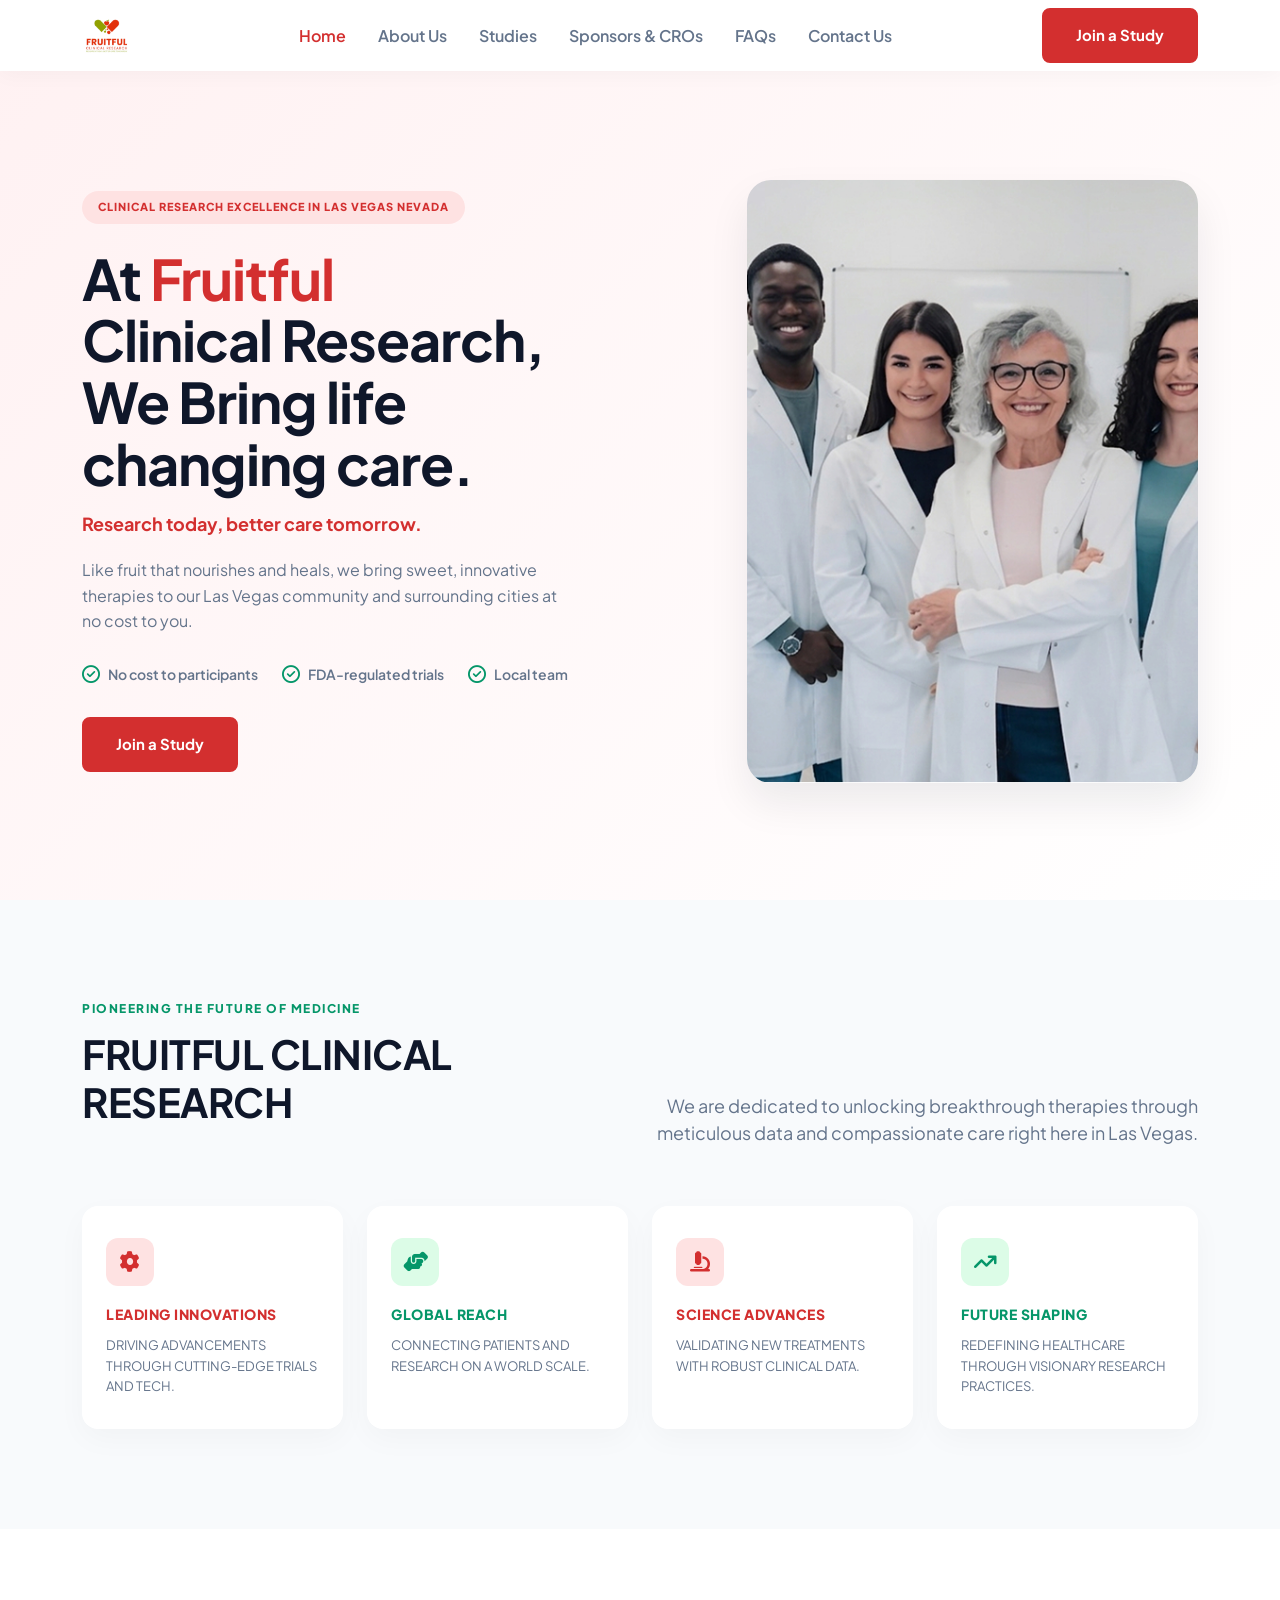
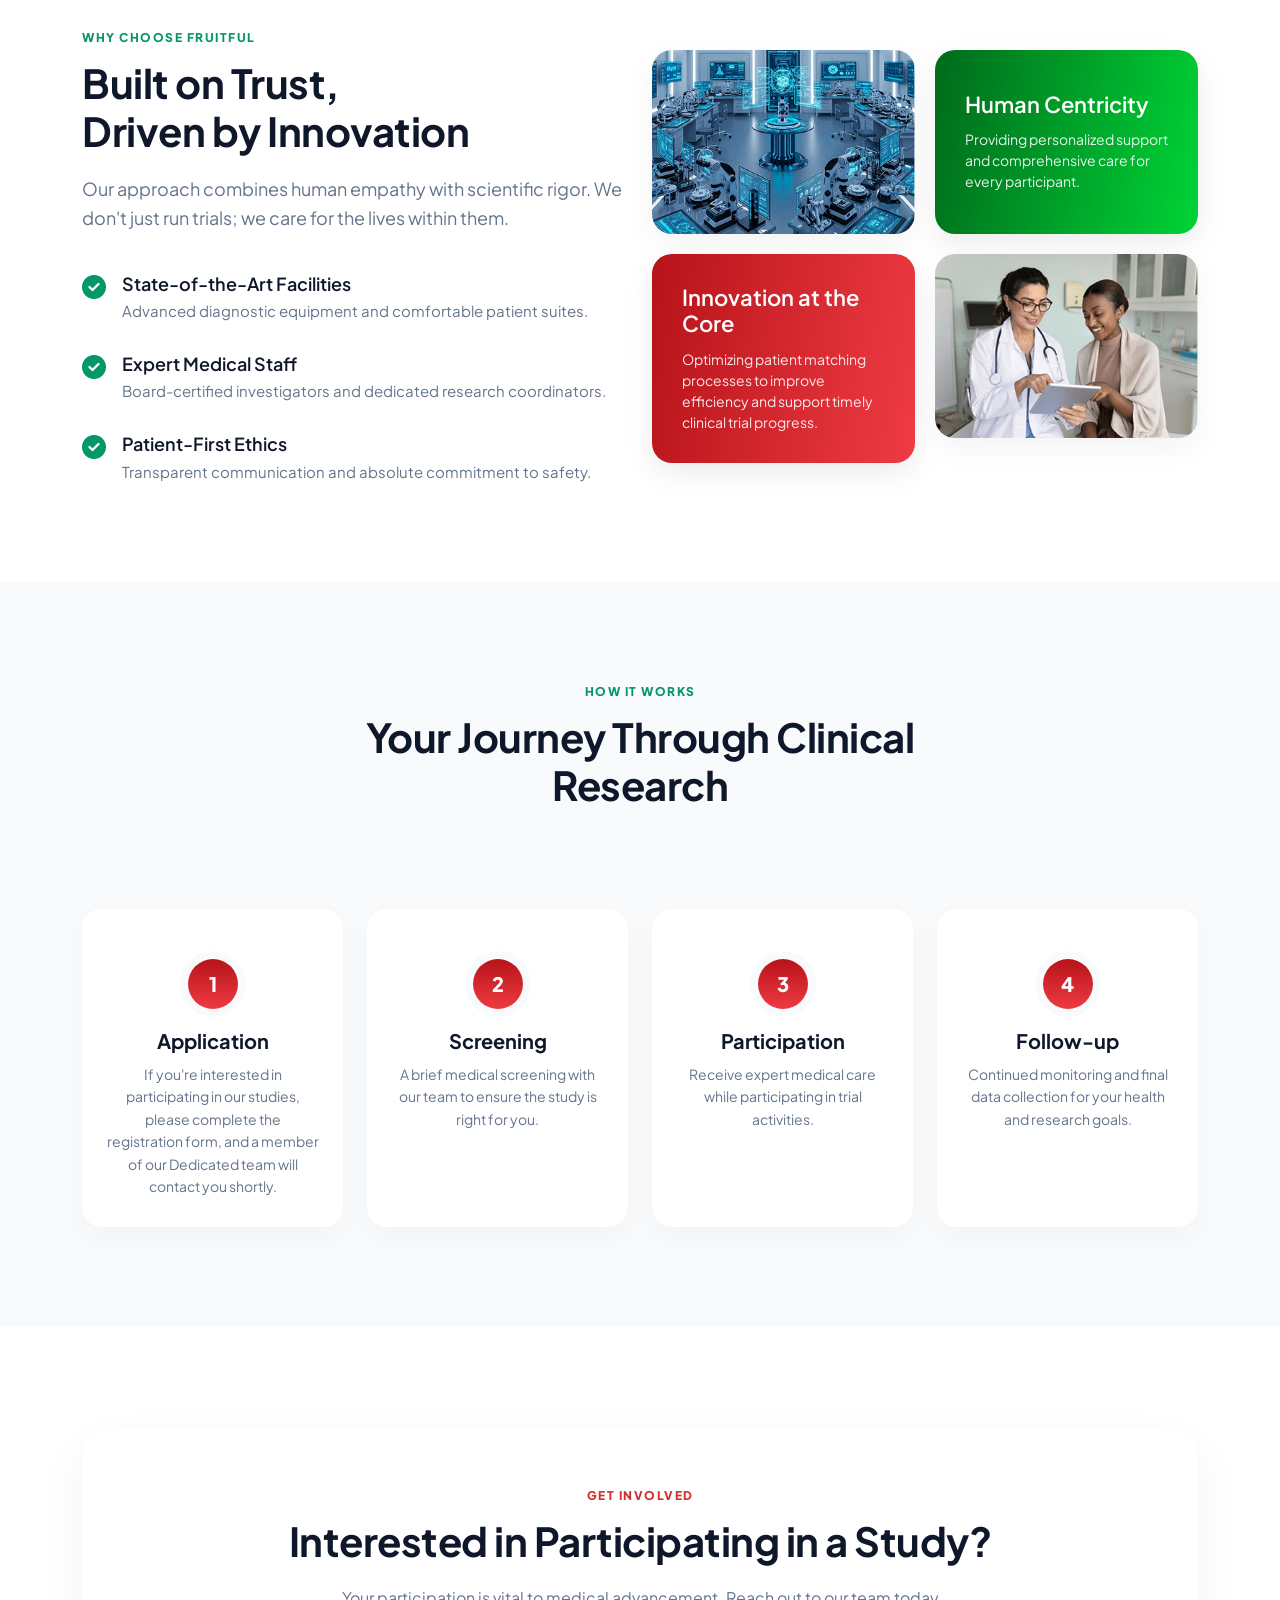
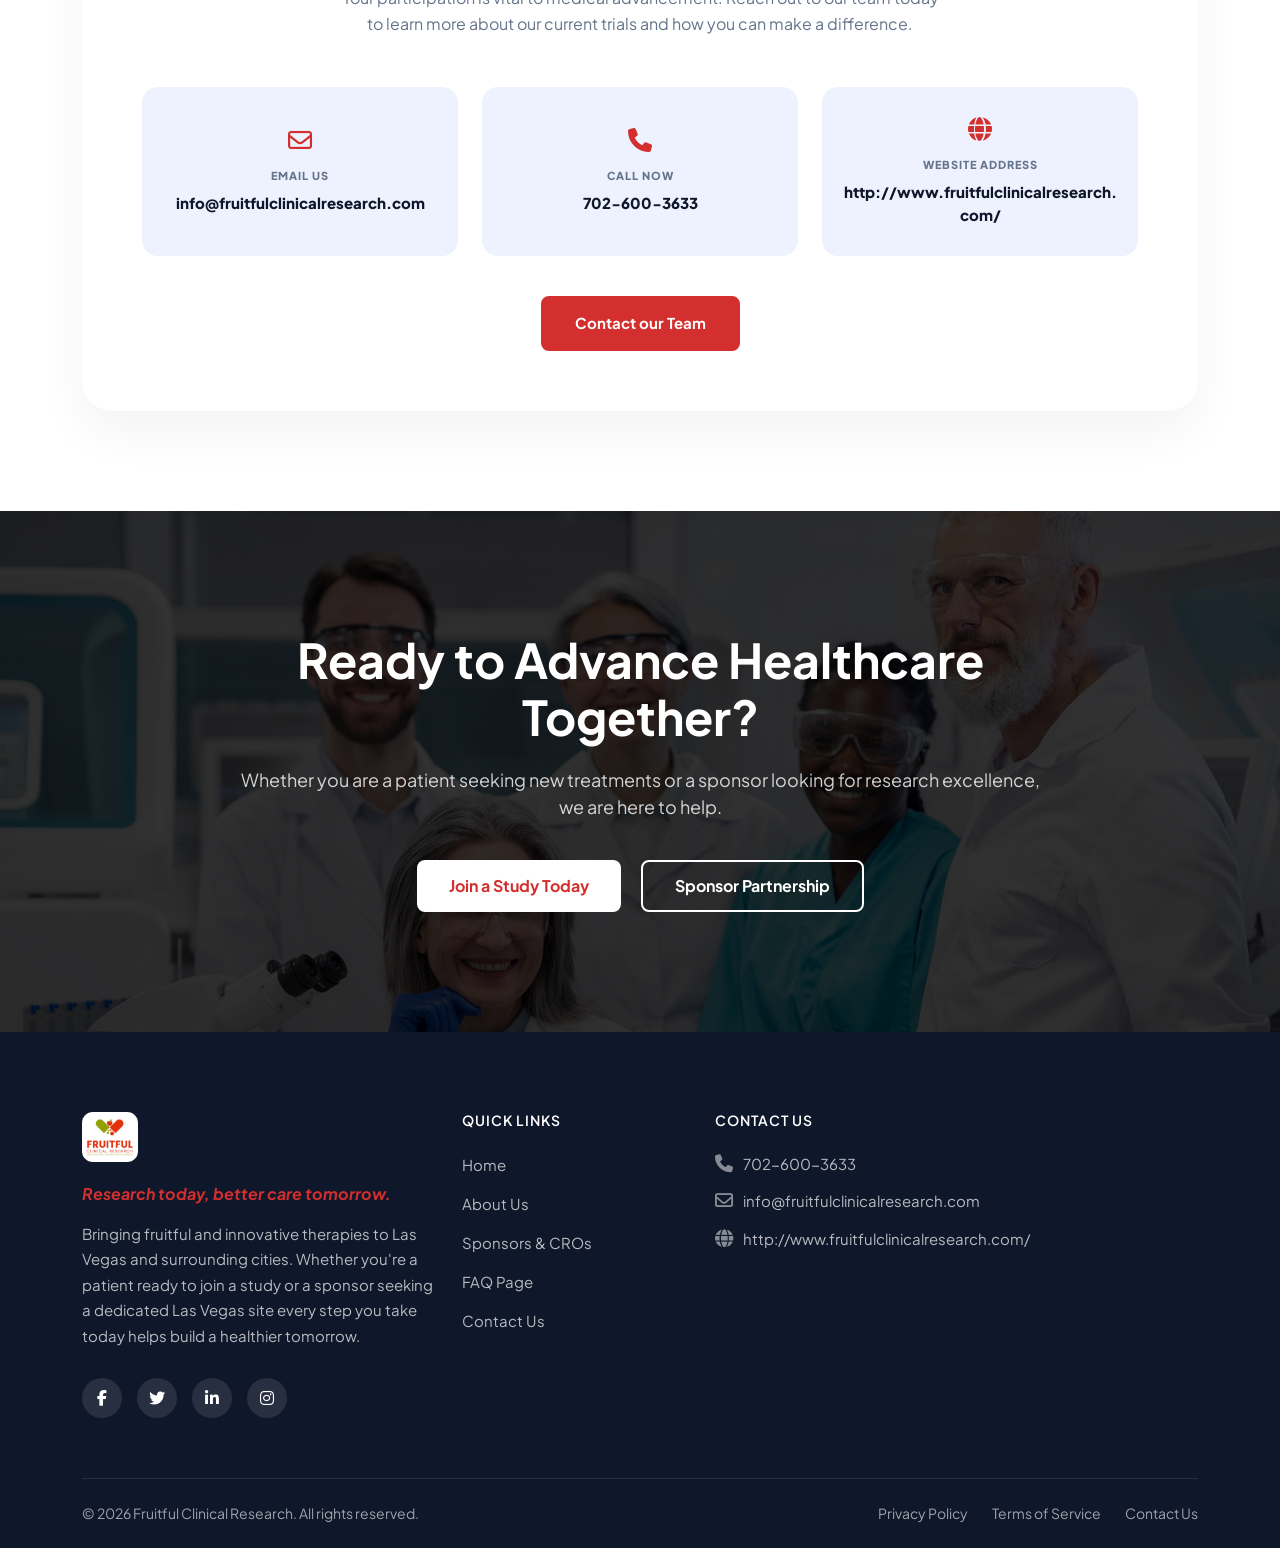
==== index.html @ fbc4567c "Latest" ====
<!DOCTYPE html>
<html lang="en">

<head>
    <meta charset="UTF-8">
    <meta name="viewport" content="width=device-width, initial-scale=1.0">
    <title>FRUITFUL - HOME</title>
    <link rel="shortcut icon" href="assets/img/favicon.png" type="image/x-icon">
    <link href="https://cdn.jsdelivr.net/npm/bootstrap@5.2.3/dist/css/bootstrap.min.css" rel="stylesheet">
    <link rel="stylesheet" href="https://cdnjs.cloudflare.com/ajax/libs/font-awesome/6.5.1/css/all.min.css" />
    <link rel="stylesheet" href="https://cdn.jsdelivr.net/npm/bootstrap-icons@1.13.1/font/bootstrap-icons.min.css">
    <link href="https://unpkg.com/aos@2.3.1/dist/aos.css" rel="stylesheet">
    <link rel="stylesheet" href="assets/css/style.css">
</head>

<body>

    <header class="site-header">
        <div class="container">
            <nav class="navbar navbar-expand-lg">
                <a class="navbar-brand" href="index.html">
                    <img src="assets/imgs/logo.svg" alt="Fruitful Clinical Research">
                </a>
                <button class="navbar-toggler" type="button" data-bs-toggle="collapse" data-bs-target="#siteNav">
                    <span class="navbar-toggler-icon"></span>
                </button>
                <div class="collapse navbar-collapse" id="siteNav">
                    <ul class="navbar-nav mx-auto nav-links">
                        <li class="nav-item"><a class="nav-link active" href="index.html">Home</a></li>
                        <li class="nav-item"><a class="nav-link" href="about.html">About Us</a></li>
                        <li class="nav-item"><a class="nav-link" href="studies.html">Studies</a></li>
                        <li class="nav-item"><a class="nav-link" href="sponsers.html">Sponsors & CROs</a></li>
                        <li class="nav-item"><a class="nav-link" href="faqs.html">FAQs</a></li>
                        <li class="nav-item"><a class="nav-link" href="contact.html">Contact Us</a></li>
                    </ul>
                    <div class="nav-actions">
                        <a href="contact.html" class="btn-primary">Join a Study</a>
                    </div>
                </div>
            </nav>
        </div>
    </header>

    <main>
        <section class="home-hero">
            <div class="container">
                <div class="row align-items-center">
                    <div class="col-lg-6 col-md-7 col-sm-12" data-aos="fade-right">
                        <div class="hero-content">
                            <span class="badge-pill">CLINICAL RESEARCH EXCELLENCE IN LAS VEGAS NEVADA</span>
                            <h1 class="hero-title">At <span class="highlight-red">Fruitful</span><br> Clinical Research,<br> We Bring life changing care.</h1>
                            <p class="hero-subtitle">Research today, better care tomorrow.</p>
                            <p class="hero-description">Like fruit that nourishes and heals, we bring sweet, innovative therapies to our Las Vegas community and surrounding cities at no cost to you.</p>
                            
                            <ul class="hero-checkmarks">
                                <li><i class="fa-regular fa-circle-check check-icon"></i> No cost to participants</li>
                                <li><i class="fa-regular fa-circle-check check-icon"></i> FDA-regulated trials</li>
                                <li><i class="fa-regular fa-circle-check check-icon"></i> Local team</li>
                            </ul>

                            <a href="studies.html" class="btn-primary">Join a Study</a>
                        </div>
                    </div>
                    <div class="col-lg-5 col-md-7 col-sm-12" data-aos="fade-left">
                        <div class="hero-image-wrapper">
                            <img src="assets/imgs/hero1.jpg" alt="Medical Team" class="img-fluid">
                        </div>
                    </div>
                </div>
            </div>
        </section>

        <section class="home-features">
            <div class="container">
                <div class="row features-header">
                    <div class="col-lg-6" data-aos="fade-up">
                        <span class="section-kicker">PIONEERING THE FUTURE OF MEDICINE</span>
                        <h2 class="section-title">FRUITFUL CLINICAL<br>RESEARCH</h2>
                    </div>
                    <div class="col-lg-6" data-aos="fade-up" data-aos-delay="100">
                        <p class="section-description">We are dedicated to unlocking breakthrough therapies through meticulous data and compassionate care right here in Las Vegas.</p>
                    </div>
                </div>
                
                <div class="row">
                    <div class="col-lg-3 col-md-6" data-aos="fade-up" data-aos-delay="100">
                        <div class="feature-card">
                            <div class="feature-icon icon-red"><i class="fa-solid fa-gear"></i></div>
                            <h4 class="feature-title color-red">LEADING INNOVATIONS</h4>
                            <p class="feature-text">DRIVING ADVANCEMENTS THROUGH CUTTING-EDGE TRIALS AND TECH.</p>
                        </div>
                    </div>
                    <div class="col-lg-3 col-md-6" data-aos="fade-up" data-aos-delay="200">
                        <div class="feature-card">
                            <div class="feature-icon icon-green"><i class="fa-solid fa-handshake-angle"></i></div>
                            <h4 class="feature-title color-green">GLOBAL REACH</h4>
                            <p class="feature-text">CONNECTING PATIENTS AND RESEARCH ON A WORLD SCALE.</p>
                        </div>
                    </div>
                    <div class="col-lg-3 col-md-6" data-aos="fade-up" data-aos-delay="300">
                        <div class="feature-card">
                            <div class="feature-icon icon-red"><i class="fa-solid fa-microscope"></i></div>
                            <h4 class="feature-title color-red">SCIENCE ADVANCES</h4>
                            <p class="feature-text">VALIDATING NEW TREATMENTS WITH ROBUST CLINICAL DATA.</p>
                        </div>
                    </div>
                    <div class="col-lg-3 col-md-6" data-aos="fade-up" data-aos-delay="400">
                        <div class="feature-card">
                            <div class="feature-icon icon-green"><i class="fa-solid fa-arrow-trend-up"></i></div>
                            <h4 class="feature-title color-green">FUTURE SHAPING</h4>
                            <p class="feature-text">REDEFINING HEALTHCARE THROUGH VISIONARY RESEARCH PRACTICES.</p>
                        </div>
                    </div>
                </div>
            </div>
        </section>

        <section class="home-why-choose">
            <div class="container">
                <div class="row align-items-center">
                    <div class="col-lg-6" data-aos="fade-right">
                        <div class="why-content">
                            <span class="section-kicker">WHY CHOOSE FRUITFUL</span>
                            <h2 class="section-title">Built on Trust,<br>Driven by Innovation</h2>
                            <p class="why-description">Our approach combines human empathy with scientific rigor. We don't just run trials; we care for the lives within them.</p>
                            
                            <ul class="why-list">
                                <li>
                                    <i class="fa-solid fa-circle-check check-icon-green"></i>
                                    <div class="list-text">
                                        <h5>State-of-the-Art Facilities</h5>
                                        <p>Advanced diagnostic equipment and comfortable patient suites.</p>
                                    </div>
                                </li>
                                <li>
                                    <i class="fa-solid fa-circle-check check-icon-green"></i>
                                    <div class="list-text">
                                        <h5>Expert Medical Staff</h5>
                                        <p>Board-certified investigators and dedicated research coordinators.</p>
                                    </div>
                                </li>
                                <li>
                                    <i class="fa-solid fa-circle-check check-icon-green"></i>
                                    <div class="list-text">
                                        <h5>Patient-First Ethics</h5>
                                        <p>Transparent communication and absolute commitment to safety.</p>
                                    </div>
                                </li>
                            </ul>
                        </div>
                    </div>
                    
                    <div class="col-lg-6" data-aos="fade-left">
                        <div class="why-grid-wrapper">
                            <img src="assets/imgs/wc1.jpg" alt="Lab" class="grid-img">
                            
                            <div class="grid-card" id="why-grid1">
                                <h4>Human Centricity</h4>
                                <p>Providing personalized support and comprehensive care for every participant.</p>
                            </div>
                            
                            <div class="grid-card" id="why-grid2">
                                <h4>Innovation at the Core</h4>
                                <p>Optimizing patient matching processes to improve efficiency and support timely clinical trial progress.</p>
                            </div>

                            <img src="assets/imgs/wc2.jpg" alt="Doctor" class="grid-img">
                        </div>
                    </div>
                </div>
            </div>
        </section>

        <section class="home-process">
            <div class="container">
                <div class="process-header" data-aos="fade-up">
                    <span class="section-kicker">HOW IT WORKS</span>
                    <h2 class="section-title">Your Journey Through Clinical<br>Research</h2>
                </div>
                
                <div class="process-timeline">
                    <div class="timeline-line"></div>
                    <div class="row">
                        <div class="col-lg-3 col-md-6" data-aos="fade-up" data-aos-delay="100">
                            <div class="process-step">
                                <div class="step-badge">1</div>
                                <h4>Application</h4>
                                <p>If you're interested in participating in our studies, please complete the registration form, and a member of our Dedicated team will contact you shortly.</p>
                            </div>
                        </div>
                        <div class="col-lg-3 col-md-6" data-aos="fade-up" data-aos-delay="200">
                            <div class="process-step">
                                <div class="step-badge">2</div>
                                <h4>Screening</h4>
                                <p>A brief medical screening with our team to ensure the study is right for you.</p>
                            </div>
                        </div>
                        <div class="col-lg-3 col-md-6" data-aos="fade-up" data-aos-delay="300">
                            <div class="process-step">
                                <div class="step-badge">3</div>
                                <h4>Participation</h4>
                                <p>Receive expert medical care while participating in trial activities.</p>
                            </div>
                        </div>
                        <div class="col-lg-3 col-md-6" data-aos="fade-up" data-aos-delay="400">
                            <div class="process-step">
                                <div class="step-badge">4</div>
                                <h4>Follow-up</h4>
                                <p>Continued monitoring and final data collection for your health and research goals.</p>
                            </div>
                        </div>
                    </div>
                </div>
            </div>
        </section>

        <section class="home-involved">
            <div class="container">
                <div class="involved-card" data-aos="zoom-in">
                    <div class="involved-header">
                        <span class="section-kicker color-red">GET INVOLVED</span>
                        <h2 class="section-title">Interested in Participating in a Study?</h2>
                        <p class="involved-description">Your participation is vital to medical advancement. Reach out to our team today to learn more about our current trials and how you can make a difference.</p>
                    </div>
                    
                    <div class="row contact-options">
                        <div class="col-lg-4 col-md-6">
                            <div class="contact-box">
                                <i class="fa-regular fa-envelope icon"></i>
                                <span class="label">EMAIL US</span>
                                <a href="mailto:info@fruitfulclinicalresearch.com" class="value">info@fruitfulclinicalresearch.com</a>
                            </div>
                        </div>
                        <div class="col-lg-4 col-md-6">
                            <div class="contact-box">
                                <i class="fa-solid fa-phone icon"></i>
                                <span class="label">CALL NOW</span>
                                <a href="tel:702-600-3633" class="value">702-600-3633</a>
                            </div>
                        </div>
                        <div class="col-lg-4 col-md-6">
                            <div class="contact-box">
                                <i class="fa-solid fa-globe icon"></i>
                                <span class="label">WEBSITE ADDRESS</span>
                                <a href="http://www.fruitfulclinicalresearch.com/" class="value">http://www.fruitfulclinicalresearch.com/</a>
                            </div>
                        </div>
                    </div>
                    
                    <div class="involved-footer">
                        <a href="contact.html" class="btn-primary">Contact our Team</a>
                    </div>
                </div>
            </div>
        </section>

        <section class="home-cta">
            <div class="cta-overlay"></div>
            <div class="container">
                <div class="cta-content" data-aos="fade-up">
                    <h2 class="cta-title">Ready to Advance Healthcare<br>Together?</h2>
                    <p class="cta-description">Whether you are a patient seeking new treatments or a sponsor looking for research excellence, we are here to help.</p>
                    <div class="cta-buttons">
                        <a href="studies.html" class="btn-white">Join a Study Today</a>
                        <a href="sponsers.html" class="btn-outline-white">Sponsor Partnership</a>
                    </div>
                </div>
            </div>
        </section>
    </main>

    <footer class="site-footer">
        <div class="container">
            <div class="row footer-top">
                <div class="col-lg-4">
                    <div class="footer-brand">
                        <img src="assets/imgs/logo.svg" alt="Fruitful Logo">
                        <p class="brand-kicker">Research today, better care tomorrow.</p>
                        <p class="brand-description">Bringing fruitful and innovative therapies to Las Vegas and surrounding cities. Whether you're a patient ready to join a study or a sponsor seeking a dedicated Las Vegas site every step you take today helps build a healthier tomorrow.</p>
                        
                        <div class="social-links">
                            <a href="#" aria-label="Facebook"><i class="fa-brands fa-facebook-f"></i></a>
                            <a href="#" aria-label="Twitter"><i class="fa-brands fa-twitter"></i></a>
                            <a href="#" aria-label="LinkedIn"><i class="fa-brands fa-linkedin-in"></i></a>
                            <a href="#" aria-label="Instagram"><i class="fa-brands fa-instagram"></i></a>
                        </div>
                    </div>
                </div>
                <div class="col-lg-8">
                    <div class="row">
                        <div class="col-md-4 col-sm-6">
                            <div class="footer-widget">
                                <h5>QUICK LINKS</h5>
                                <ul>
                                    <li><a href="index.html">Home</a></li>
                                    <li><a href="about.html">About Us</a></li>
                                    <li><a href="sponsers.html">Sponsors & CROs</a></li>
                                    <li><a href="faqs.html">FAQ Page</a></li>
                                    <li><a href="contact.html">Contact Us</a></li>
                                </ul>
                            </div>
                        </div>
                        <div class="col-md-8 col-sm-12">
                            <div class="footer-widget">
                                <h5>Contact Us</h5>
                                <ul class="contact-list">
                                    <li><a href="tel:702-600-3633"><i class="fa-solid fa-phone"></i> 702-600-3633</a></li>
                                    <li><a href="mailto:info@fruitfulclinicalresearch.com"><i class="fa-regular fa-envelope"></i> info@fruitfulclinicalresearch.com</a></li>
                                    <li><a href="http://www.fruitfulclinicalresearch.com/" target="_blank"><i class="fa-solid fa-globe"></i> http://www.fruitfulclinicalresearch.com/</a></li>
                                </ul>
                            </div>
                        </div>
                    </div>
                </div>
            </div>
            <div class="footer-bottom">
                <p>© 2026 Fruitful Clinical Research. All rights reserved.</p>
                <div class="legal-links">
                    <a href="#">Privacy Policy</a>
                    <a href="#">Terms of Service</a>
                    <a href="contact.html">Contact Us</a>
                </div>
            </div>
        </div>
    </footer>

    <button id="backToTop" aria-label="Back to top"> <i class="bi bi-arrow-up"></i> </button>

    <script src="https://cdn.jsdelivr.net/npm/bootstrap@5.2.3/dist/js/bootstrap.bundle.min.js"></script>
    <script src="https://unpkg.com/aos@2.3.1/dist/aos.js"></script>
    <script src="assets/js/script.js"></script>
    
    <script>
        AOS.init({ duration: 1000, once: true });
    </script>
</body>
</html>
---- assets/css/style.css ----
@import url('https://fonts.googleapis.com/css2?family=Plus+Jakarta+Sans:wght@400;500;600;700;800&display=swap');

/* ============  1. VARIABLES & RESET ============ */
:root {
    --c-primary-red: #D32F2F;
    /* Exact Figma Red */
    --c-primary-green: #059669;
    /* Exact Figma Green */
    --c-dark-blue: #0F172A;
    /* Text Dark */
    --c-text-muted: #64748B;
    /* Text Gray */
    --c-bg-light: #F8FAFC;
    /* Light Background */
    --c-bg-card: #EEF2FF;
    /* Light Info Cards */

    --f-family: "Plus Jakarta Sans", sans-serif;
}

body {
    font-family: var(--f-family);
    background-color: var(--c-bg-light);
    color: var(--c-text-muted);
    margin: 0;
    padding: 0;
    overflow-x: hidden;
}
h1, h2, h3 {
    color: var(--c-dark-blue);
    font-weight: 700;
}
h4, h5, h6 {
    color: var(--c-dark-blue);
    font-weight: 600;
}
/* ==========================================
   FLOATING BACK TO TOP BUTTON
   ========================================== */
#backToTop {
    position: fixed;
    right: 30px;
    bottom: 30px;
    width: 50px;
    height: 50px;
    background-color: var(--c-primary-red, #C81E1E);
    color: #fff;
    border: none;
    border-radius: 50%;
    font-size: 22px;
    display: flex;
    align-items: center;
    justify-content: center;
    opacity: 0;
    visibility: hidden;
    z-index: 999;
    cursor: pointer;
    transition: all 0.3s ease;
    box-shadow: 0 5px 15px rgba(200, 30, 30, 0.4);
}

/* Class added by JavaScript when scrolling down */
#backToTop.show {
    opacity: 1;
    visibility: visible;
}

#backToTop:hover {
    transform: translateY(-5px);
    background-color: #A01818;
    box-shadow: 0 8px 20px rgba(200, 30, 30, 0.6);
}
.navbar-toggler{
    border: none !important;
    box-shadow: none !important;
}
/* =========   2. REUSABLE COMPONENTS    ========= */

.btn-primary {
    background-color: var(--c-primary-red);
    color: #fff;
    font-weight: 700;
    font-size: 15px;
    padding: 14px 32px;
    border-radius: 8px;
    text-decoration: none;
    border: 2px solid var(--c-primary-red);
    transition: all 0.3s ease;
    display: inline-flex;
    align-items: center;
    justify-content: center;
}
.btn-primary:hover {
    background-color: #B91C1C;
    border-color: #B91C1C;
    color: #fff;
    transform: translateY(-2px);
}
.btn-white {
    background-color: #fff;
    color: var(--c-primary-red);
    font-weight: 700;
    padding: 14px 32px;
    border-radius: 8px;
    text-decoration: none;
    display: inline-block;
    transition: 0.3s;
}
.btn-white:hover {
    background-color: var(--c-bg-light);
    color: #B91C1C;
    transform: translateY(-2px);
}
.btn-outline-white {
    background-color: transparent;
    color: #fff;
    border: 2px solid #fff;
    font-weight: 700;
    padding: 12px 32px;
    border-radius: 8px;
    text-decoration: none;
    display: inline-block;
    transition: 0.3s;
}
.btn-outline-white:hover {
    background-color: #fff;
    color: var(--c-dark-blue);
}
.section-kicker {
    font-size: 12px;
    font-weight: 800;
    letter-spacing: 1.5px;
    text-transform: uppercase;
    color: var(--c-primary-green);
    display: block;
    margin-bottom: 12px;
}
.section-title {
    font-size: 40px;
    line-height: 1.2;
    letter-spacing: -0.5px;
    margin-bottom: 20px;
}

/* ============   3. HEADER   ============ */

.site-header {
    background: rgba(255, 255, 255, 0.98);
    box-shadow: 0 4px 20px rgba(0, 0, 0, 0.03);
    position: fixed;
    top: 0;
    left: 0;
    right: 0;
    z-index: 1000;
    padding: 0;
    transition: 0.3s;
}
.site-header.scrolled {
    padding: 8px 0;
    box-shadow: 0 10px 30px rgba(0, 0, 0, 0.08);
}
.site-header .navbar-brand img {
    height: 45px;
}
.site-header .nav-links .nav-link {
    font-weight: 600;
    color: var(--c-text-muted) !important;
    padding: 8px 16px;
    transition: 0.3s;
}
.site-header .nav-links .nav-link.active,
.site-header .nav-links .nav-link:hover {
    color: var(--c-primary-red) !important;
}

/* ============   4. HOME: HERO SECTION   ============ */

.home-hero {
    background: linear-gradient(135deg, #FFF1F2 0%, #FFFFFF 100%);
    padding: 180px 0 80px;
    height: auto;
    min-height: 100vh;
}
.home-hero .badge-pill {
    background-color: #FEE2E2;
    color: var(--c-primary-red);
    padding: 8px 16px;
    border-radius: 50px;
    font-size: 11px;
    font-weight: 800;
    letter-spacing: 1px;
    display: inline-block;
    margin-bottom: 24px;
}
.home-hero .hero-title {
    font-size: 56px;
    line-height: 1.1;
    letter-spacing: -1px;
    margin-bottom: 16px;
}
.home-hero .highlight-red {
    color: var(--c-primary-red);
}
.home-hero .hero-subtitle {
    color: var(--c-primary-red);
    font-weight: 700;
    font-size: 18px;
    margin-bottom: 20px;
}
.home-hero .hero-description {
    font-size: 16px;
    line-height: 1.6;
    margin-bottom: 30px;
    max-width: 90%;
}
.home-hero .hero-checkmarks {
    list-style: none;
    padding: 0;
    margin: 0 0 32px 0;
    display: flex;
    gap: 24px;
    flex-wrap: wrap;
}
.home-hero .hero-checkmarks li {
    font-size: 14px;
    font-weight: 600;
    color: var(--c-text-muted);
    display: flex;
    align-items: center;
    gap: 8px;
}
.home-hero .check-icon {
    color: var(--c-primary-green);
    font-size: 18px;
}
.home-hero .hero-image-wrapper img {
    width: 100%;
    max-height: 620px;
    object-fit: cover;
    border-radius: 24px;
    box-shadow: 0 20px 40px rgba(15, 23, 42, 0.08);
}
.home-hero .row{
    justify-content: space-between;
}
/* ============   5. HOME: FEATURES   ============ */
.home-features {
    padding: 100px 0;
    background-color: var(--c-bg-light);
}
.home-features .features-header {
    margin-bottom: 60px;
    align-items: flex-end;
}
.home-features .section-description {
    font-size: 18px;
    text-align: right;
    margin: 0;
}
.feature-card {
    background: #fff;
    padding: 32px 24px;
    border-radius: 16px;
    box-shadow: 0 10px 30px rgba(0, 0, 0, 0.03);
    height: 100%;
    transition: transform 0.3s;
}
.feature-card:hover {
    transform: translateY(-8px);
    box-shadow: 0 15px 35px rgba(0, 0, 0, 0.08);
}
.feature-icon {
    width: 48px;
    height: 48px;
    border-radius: 12px;
    display: flex;
    align-items: center;
    justify-content: center;
    font-size: 20px;
    margin-bottom: 20px;
}
.feature-icon.icon-red {
    background-color: #FEE2E2;
    color: var(--c-primary-red);
}
.feature-icon.icon-green {
    background-color: #DCFCE7;
    color: var(--c-primary-green);
}
.feature-title {
    font-size: 14px;
    font-weight: 800;
    margin-bottom: 12px;
    letter-spacing: 0.5px;
}
.feature-title.color-red {
    color: var(--c-primary-red);
}
.feature-title.color-green {
    color: var(--c-primary-green);
}
.feature-text {
    font-size: 13px;
    line-height: 1.6;
    margin: 0;
}

/* ============   6. HOME: WHY CHOOSE US   ============ */

.home-why-choose {
    padding: 100px 0;
    background-color: #fff;
}
.home-why-choose .why-description {
    font-size: 18px;
    line-height: 1.6;
    margin-bottom: 40px;
}
.home-why-choose .why-list {
    list-style: none;
    padding: 0;
    margin: 0;
    display: flex;
    flex-direction: column;
    gap: 30px;
}
.home-why-choose .why-list li {
    display: flex;
    gap: 16px;
    align-items: flex-start;
}
.home-why-choose .check-icon-green {
    color: var(--c-primary-green);
    font-size: 24px;
    margin-top: 2px;
}
.home-why-choose .list-text h5 {
    font-size: 18px;
    margin-bottom: 6px;
}
.home-why-choose .list-text p {
    font-size: 15px;
    margin: 0;
}
.why-grid-wrapper {
    display: grid;
    grid-template-columns: 1fr 1fr;
    gap: 20px;
}
.why-grid-wrapper .grid-img, .why-grid-wrapper .grid-card {
    width: 100%;
    height: auto;
    border-radius: 20px;
}
.why-grid-wrapper .grid-img {
    object-fit: cover;
    box-shadow: 0 10px 30px rgba(0, 0, 0, 0.05);
}
.why-grid-wrapper .grid-card {
    padding: 30px;
    display: flex;
    flex-direction: column;
    justify-content: center;
    color: #fff;
    box-shadow: 0 10px 30px rgba(0, 0, 0, 0.08);
}
.why-grid-wrapper #why-grid1 {
    background: linear-gradient(100.71deg, #006E1C 3.87%, #00D436 99.92%);
}
.why-grid-wrapper #why-grid2 {
    background: linear-gradient(100.42deg, #B7131A 1.23%, #EE3A42 96.64%);

}
.why-grid-wrapper .grid-card h4 {
    color: #fff;
    font-size: 22px;
    margin-bottom: 12px;
}
.why-grid-wrapper .grid-card p {
    font-size: 14px;
    opacity: 0.9;
    line-height: 1.5;
    margin: 0;
}

/* ============   7. HOME: PROCESS TIMELINE   ============ */

.home-process {
    padding: 100px 0;
    background-color: var(--c-bg-light);
    text-align: center;
}
.home-process .process-header {
    margin-bottom: 60px;
}
.process-timeline {
    position: relative;
    padding-top: 40px;
}
.process-timeline .timeline-line {
    position: absolute;
    top: 65px;
    left: 10%;
    right: 10%;
    height: 2px;
    background-color: var(--border-color);
    z-index: 1;
}
.process-step {
    background: #fff;
    padding: 50px 24px 30px;
    border-radius: 20px;
    box-shadow: 0 10px 30px rgba(0, 0, 0, 0.03);
    position: relative;
    z-index: 2;
    height: 100%;
    display: flex;
    flex-direction: column;
    align-items: center;
}
.process-step .step-badge {
    width: 50px;
    height: 50px;
    background: linear-gradient(180deg, #B7131A 0%, #EE3A42 100%);
    color: #fff;
    border-radius: 50%;
    font-size: 20px;
    font-weight: 800;
    display: flex;
    align-items: center;
    justify-content: center;
    /* position: absolute;
    top: -25px;
    left: 50%;
    transform: translateX(-50%); */
    box-shadow: 0 0 0 8px var(--c-bg-light);
}
.process-step h4 {
    font-size: 20px;
    margin-bottom: 10px;
    font-weight: 700;
    margin-top: 20px;
}
.process-step p {
    font-size: 14px;
    margin: 0;
    line-height: 1.6;
}
/* ============   8. HOME: GET INVOLVED   ============ */

   .home-involved {
    padding: 100px 0;
    background-color: #fff;
}
.involved-card {
    background: #fff;
    border-radius: 30px;
    padding: 60px;
    box-shadow: 0 20px 50px rgba(0, 0, 0, 0.05);
    border: 1px solid var(--border-color);
}
.involved-header {
    text-align: center;
    margin-bottom: 50px;
}
.involved-header .color-red {
    color: var(--c-primary-red);
}
.involved-description {
    max-width: 600px;
    margin: 0 auto;
    font-size: 16px;
    line-height: 1.6;
}
.contact-options .contact-box {
    background-color: var(--c-bg-card);
    padding: 30px 20px;
    border-radius: 16px;
    text-align: center;
    height: 100%;
    display: flex;
    flex-direction: column;
    align-items: center;
    justify-content: center;
}
.contact-options .icon {
    font-size: 24px;
    color: var(--c-primary-red);
    margin-bottom: 16px;
}
.contact-options .label {
    font-size: 11px;
    font-weight: 800;
    letter-spacing: 1px;
    color: var(--c-text-muted);
    margin-bottom: 8px;
}
.contact-options .value {
    font-size: 15px;
    font-weight: 800;
    color: var(--c-dark-blue);
    text-decoration: none;
    word-break: break-all;
}
.involved-footer {
    text-align: center;
    margin-top: 40px;
}
/* ============   9. HOME: CTA FINAL   ============ */

.home-cta {
    position: relative;
    padding: 120px 0;
    background: url(../../assets/imgs/hl1.jpg);
    background-position: center;
    background-repeat: no-repeat;
    background-size: cover;
}
/* .cta-overlay {
    position: absolute;
    inset: 0;
    background: rgba(15, 23, 42, 0.85);
    z-index: 1;
} */
.cta-content {
    position: relative;
    z-index: 2;
    text-align: center;
    max-width: 800px;
    margin: 0 auto;
}
.cta-title {
    color: #fff;
    font-size: 48px;
    margin-bottom: 20px;
}
.cta-description {
    color: rgba(255, 255, 255, 0.8);
    font-size: 18px;
    margin-bottom: 40px;
}
.cta-buttons {
    display: flex;
    justify-content: center;
    gap: 20px;
    flex-wrap: wrap;
}

/* ============   10. FOOTER   ============ */

.site-footer {
    background-color: var(--c-dark-blue);
    padding: 80px 0 0 0;
    color: #fff;
}
.footer-brand img {
    height: 50px;
    margin-bottom: 20px;
}
.brand-kicker {
    color: var(--c-primary-red);
    font-style: italic;
    font-weight: 700;
    font-size: 16px;
    margin-bottom: 15px;
}
.brand-description {
    color: rgba(255, 255, 255, 0.7);
    font-size: 15px;
    line-height: 1.7;
    margin-bottom: 30px;
}
.social-links {
    display: flex;
    gap: 15px;
}
.social-links a {
    width: 40px;
    height: 40px;
    background: rgba(255, 255, 255, 0.1);
    border-radius: 50%;
    display: flex;
    align-items: center;
    justify-content: center;
    color: #fff;
    text-decoration: none;
    transition: 0.3s;
}
.social-links a:hover {
    background: var(--c-primary-red);
    transform: translateY(-3px);
}
.footer-widget h5 {
    color: #fff;
    font-size: 14px;
    letter-spacing: 1px;
    text-transform: uppercase;
    margin-bottom: 24px;
}
.footer-widget ul {
    list-style: none;
    padding: 0;
    margin: 0;
}
.footer-widget ul li {
    margin-bottom: 15px;
}
.footer-widget ul a {
    color: rgba(255, 255, 255, 0.7);
    text-decoration: none;
    font-size: 15px;
    transition: 0.3s;
}
.footer-widget ul a:hover {
    color: #fff;
    padding-left: 5px;
}
.contact-list a {
    display: flex;
    align-items: center;
    gap: 10px;
}
.contact-list i {
    color: rgba(255, 255, 255, 0.5);
    font-size: 18px;
}
.footer-bottom {
    margin-top: 60px;
    padding: 24px 0;
    border-top: 1px solid rgba(255, 255, 255, 0.1);
    display: flex;
    justify-content: space-between;
    align-items: center;
    flex-wrap: wrap;
}
.footer-bottom p {
    margin: 0;
    font-size: 14px;
    color: rgba(255, 255, 255, 0.6);
}

.legal-links {
    display: flex;
    gap: 24px;
}

.legal-links a {
    color: rgba(255, 255, 255, 0.6);
    text-decoration: none;
    font-size: 14px;
    transition: 0.3s;
}

.legal-links a:hover {
    color: #fff;
}

/* ==========================================
   12. ABOUT US PAGE SPECIFICS
   ========================================== */
/* ==========================================
   GLOBAL BADGES & HIGHLIGHTS
   ========================================== */
.badge-pill {
    background-color: #FEE2E2;
    color: var(--c-primary-red);
    padding: 8px 16px;
    border-radius: 50px;
    font-size: 11px;
    font-weight: 800;
    letter-spacing: 1px;
    display: inline-block;
    text-transform: uppercase;
    margin-bottom: 24px;
}

.highlight-red {
    color: var(--c-primary-red);
}

/* About Hero Section */
.about-hero {
    background: linear-gradient(135deg, #FFF1F2 0%, #FFFFFF 100%);
    padding: 180px 0 80px;
}
.about-hero .row{
    justify-content: space-between;
}
.about-hero .hero-title {
    font-size: 56px;
    line-height: 1.1;
    letter-spacing: -1px;
    margin-bottom: 24px;
}

.about-hero .hero-description {
    font-size: 18px;
    line-height: 1.6;
    color: var(--c-text-muted);
    max-width: 90%;
}

.about-hero .hero-image-wrapper img {
    width: 100%;
    height: 550px;
    /* Locked height to prevent collapse */
    object-fit: cover;
    border-radius: 24px;
    background-color: #E2E8F0;
    /* Fallback if image breaks */
    box-shadow: 0 20px 40px rgba(15, 23, 42, 0.08);
}

/* Our Story Section */
.about-story {
    padding: 100px 0;
    background-color: #fff;
}

.about-story .story-image-wrapper img {
    width: 100%;
    height: 600px;
    /* Locked height to match Figma portrait ratio */
    object-fit: cover;
    border-radius: 24px;
    background-color: #E2E8F0;
    /* Fallback if image breaks */
    box-shadow: 0 20px 40px rgba(15, 23, 42, 0.08);
}

.about-story .story-content {
    padding-left: 40px;
}

.about-story .highlight-text-red {
    color: var(--c-primary-red);
    font-weight: 700;
    font-size: 18px;
    margin: 24px 0;
}

/* Our Foundation Section */
.about-foundation {
    padding: 100px 0;
    background-color: var(--c-bg-light);
}

.about-foundation .foundation-header {
    max-width: 800px;
    margin-bottom: 50px;
}

.foundation-card {
    border-radius: 24px;
    padding: 50px 40px;
    height: 100%;
    color: #fff;
    display: flex;
    flex-direction: column;
    transition: transform 0.3s ease;
    box-shadow: 0 10px 30px rgba(15, 23, 42, 0.05);
}

.foundation-card:hover {
    transform: translateY(-8px);
}

.foundation-card.card-red {
    background-color: var(--c-primary-red);
}

.foundation-card.card-green {
    background-color: var(--c-primary-green);
}

.foundation-card .card-icon-box {
    width: 50px;
    height: 50px;
    background-color: rgba(255, 255, 255, 0.2);
    border-radius: 12px;
    display: flex;
    align-items: center;
    justify-content: center;
    font-size: 20px;
    margin-bottom: 30px;
}

.foundation-card .card-label {
    font-size: 12px;
    font-weight: 800;
    letter-spacing: 1.5px;
    margin-bottom: 16px;
    opacity: 0.9;
    text-transform: uppercase;
}

.foundation-card .card-title {
    color: #fff;
    font-size: 32px;
    margin-bottom: 24px;
    line-height: 1.2;
}

.foundation-card .card-text {
    font-size: 16px;
    line-height: 1.7;
    opacity: 0.9;
    margin-bottom: 30px;
}

.foundation-card .card-footer-text {
    margin-top: auto;
    font-weight: 700;
    font-size: 15px;
}

/* Why It Matters Banner */
.about-matters {
    background-color: var(--c-bg-light);
    padding-bottom: 100px;
}

.matters-banner {
    background-color: var(--c-dark-blue);
    border-radius: 24px;
    padding: 60px 40px;
    text-align: center;
    box-shadow: 0 20px 40px rgba(15, 23, 42, 0.08);
}

.matters-banner h2 {
    color: #fff;
    margin-bottom: 24px;
    font-size: 36px;
}

.matters-banner p {
    color: rgba(255, 255, 255, 0.8);
    font-size: 18px;
    line-height: 1.8;
    max-width: 800px;
    margin: 0 auto;
}

/* Core Values Section */
.about-values {
    padding: 100px 0;
    background-color: #fff;
}

.about-values .values-header {
    text-align: center;
    max-width: 800px;
    margin: 0 auto 60px auto;
}

.about-values .values-grid {
    margin-bottom: 60px;
}

.value-item {
    text-align: center;
    padding: 20px;
}

.value-item .value-icon {
    width: 70px;
    height: 70px;
    border-radius: 50%;
    display: flex;
    align-items: center;
    justify-content: center;
    font-size: 24px;
    margin: 0 auto 24px auto;
}

.value-item .bg-light-red {
    background-color: #FEE2E2;
}

.value-item .bg-light-green {
    background-color: #DCFCE7;
}

.value-item .color-red {
    color: var(--c-primary-red);
}

.value-item .color-green {
    color: var(--c-primary-green);
}

.value-item h4 {
    font-size: 20px;
    margin-bottom: 16px;
}

.value-item p {
    font-size: 14px;
    line-height: 1.6;
    color: var(--c-text-muted);
}

/* Dark Info Cards */
.info-cards-grid .dark-info-card {
    background-color: var(--c-dark-blue);
    border-radius: 16px;
    padding: 32px 24px;
    text-align: center;
    height: 100%;
    box-shadow: 0 10px 30px rgba(15, 23, 42, 0.05);
    display: flex;
    flex-direction: column;
    justify-content: center;
}

.info-cards-grid .dark-info-card h5 {
    color: #fff;
    font-size: 16px;
    margin-bottom: 12px;
}

.info-cards-grid .dark-info-card p {
    color: rgba(255, 255, 255, 0.7);
    font-size: 13px;
    margin: 0;
}

/* Final CTA */
.about-cta {
    position: relative;
    padding: 120px 0;
    background: url(../../assets/imgs/hl1.jpg) center/cover no-repeat;
}

/* ==========================================
   13. STUDIES PAGE SPECIFICS
   ========================================== */

/* Studies Hero Section */
.studies-hero {
    background: linear-gradient(135deg, #FFF1F2 0%, #FFFFFF 100%);
    padding: 180px 0 80px;
}
.studies-hero .row{
    justify-content: space-between;
}
.studies-hero .studies-kicker {
    display: block;
    font-size: 13px;
    font-weight: 700;
    color: var(--c-text-muted);
    margin-bottom: 16px;
    text-transform: uppercase;
    letter-spacing: 0.5px;
}

.studies-hero .hero-title {
    font-size: 52px;
    line-height: 1.1;
    letter-spacing: -1px;
    margin-bottom: 16px;
}

.studies-hero .highlight-text-red {
    color: var(--c-primary-red);
    font-weight: 800;
    font-size: 18px;
    margin-bottom: 24px;
}

.studies-hero .studies-hero-desc {
    font-size: 16px;
    line-height: 1.6;
    margin-bottom: 40px;
    max-width: 95%;
}

.studies-hero-image img {
    width: 100%;
    height: 600px;
    object-fit: cover;
    border-radius: 24px;
    background-color: #E2E8F0;
    box-shadow: 0 20px 40px rgba(15, 23, 42, 0.08);
}

/* Custom Bullet List */
.custom-list-row .list-item {
    display: flex;
    align-items: flex-start;
    gap: 12px;
    margin-bottom: 24px;
}

.custom-list-row .list-dot {
    color: var(--c-primary-green);
    font-size: 10px;
    margin-top: 6px;
}

.custom-list-row .list-text-content h6 {
    font-size: 15px;
    font-weight: 800;
    margin-bottom: 4px;
}

.custom-list-row .list-text-content p {
    font-size: 13px;
    line-height: 1.5;
    margin: 0;
}

/* Facilities Section */
.studies-facilities {
    padding: 100px 0;
    background-color: #fff;
}

.facilities-header {
    max-width: 700px;
    margin-bottom: 60px;
}

.facilities-header .facilities-desc {
    font-size: 18px;
    line-height: 1.6;
}

.facility-block {
    margin-bottom: 100px;
}

.facility-block:last-child {
    margin-bottom: 0;
}

.facility-img {
    width: 100%;
    height: 400px;
    object-fit: cover;
    border-radius: 24px;
    background-color: #E2E8F0;
    box-shadow: 0 10px 30px rgba(15, 23, 42, 0.05);
}

.facility-text-right {
    padding-left: 50px;
}

.facility-text-left {
    padding-right: 50px;
}

.facility-block h3 {
    font-size: 32px;
    margin-bottom: 20px;
}

.facility-block p {
    font-size: 16px;
    line-height: 1.7;
    margin: 0;
}

.color-teal {
    color: #0EA5E9 !important;
}

/* Studies Process Section */
.studies-process {
    padding: 100px 0;
    background-color: var(--c-bg-light);
}

.process-text-wrapper {
    padding-right: 30px;
}

.process-desc {
    font-size: 18px;
    line-height: 1.6;
    margin-bottom: 50px;
}

.process-image-wrapper img {
    width: 100%;
    height: 600px;
    object-fit: cover;
    border-radius: 24px;
    background-color: #E2E8F0;
    box-shadow: 0 20px 40px rgba(15, 23, 42, 0.08);
}

/* Vertical Timeline Component */
.vertical-timeline {
    position: relative;
    padding-left: 20px;
    /* Space for the line */
}

.vertical-timeline::before {
    content: '';
    position: absolute;
    left: 39px;
    /* Centers line under the 40px circle */
    top: 20px;
    bottom: 20px;
    width: 2px;
    background-color: var(--border-color);
    z-index: 0;
}

.timeline-item {
    display: flex;
    gap: 20px;
    margin-bottom: 35px;
    position: relative;
    z-index: 1;
}

.timeline-item:last-child {
    margin-bottom: 0;
}

.timeline-circle {
    width: 40px;
    height: 40px;
    min-width: 40px;
    border-radius: 50%;
    display: flex;
    align-items: center;
    justify-content: center;
    color: #fff;
    font-weight: 800;
    font-size: 16px;
    box-shadow: 0 0 0 8px var(--c-bg-light);
}

.circle-green {
    background-color: var(--c-primary-green);
}

.timeline-content h5 {
    font-size: 18px;
    margin-bottom: 6px;
}

.timeline-content p {
    font-size: 14px;
    line-height: 1.5;
    margin: 0;
}

/* Final CTA */
.studies-cta {
    position: relative;
    padding: 120px 0;
    background: url(../../assets/imgs/hl1.jpg) center/cover no-repeat;
}

/* ==========================================
   14. SPONSORS & CROs PAGE SPECIFICS
   ========================================== */

/* Sponsors Hero */
.sponsors-hero {
    background: linear-gradient(135deg, #FFF1F2 0%, #FFFFFF 100%);
    padding: 180px 0 80px;
}

.sponsors-hero .hero-title {
    margin-bottom: 24px;
}

.sponsors-hero .hero-description {
    font-size: 18px;
    line-height: 1.6;
    color: var(--c-text-muted);
    margin-bottom: 40px;
    max-width: 95%;
}

.hero-features-grid {
    display: grid;
    grid-template-columns: 1fr 1fr;
    gap: 30px;
}

.feature-list-item .feature-heading {
    display: flex;
    align-items: center;
    gap: 10px;
    margin-bottom: 12px;
}

.feature-list-item .dot-green {
    color: var(--c-primary-green);
    font-size: 8px;
}

.feature-list-item h6 {
    font-size: 15px;
    font-weight: 800;
    margin: 0;
}

.feature-list-item ul {
    list-style: none;
    padding-left: 18px;
    margin: 0;
}

.feature-list-item ul li {
    position: relative;
    font-size: 12px;
    color: var(--c-text-muted);
    line-height: 1.6;
    margin-bottom: 6px;
}

.feature-list-item ul li::before {
    content: "•";
    position: absolute;
    left: -12px;
    color: var(--c-text-muted);
}

.sponsors-hero .hero-image-wrapper img {
    width: 100%;
    height: 600px;
    object-fit: cover;
    border-radius: 24px;
    box-shadow: 0 20px 40px rgba(15, 23, 42, 0.08);
}

/* Capabilities Section */
.sponsors-capabilities {
    padding: 100px 0;
    background-color: #fff;
}

.sponsors-capabilities .section-header {
    margin-bottom: 60px;
}

.sponsors-capabilities .header-description {
    font-size: 16px;
    line-height: 1.7;
    margin: 0;
}

.sponsors-capabilities .border-left-accent {
    border-left: 2px solid var(--border-color);
    padding-left: 30px;
}

.capabilities-grid {
    display: grid;
    grid-template-columns: repeat(3, 1fr);
    gap: 24px;
}

.capability-card {
    background-color: #fff;
    border: 1px solid var(--border-color);
    border-radius: 16px;
    padding: 40px 30px;
    transition: transform 0.3s, box-shadow 0.3s;
}

.capability-card:hover {
    transform: translateY(-5px);
    box-shadow: 0 15px 35px rgba(15, 23, 42, 0.06);
    border-color: transparent;
}

.icon-box-red {
    width: 48px;
    height: 48px;
    background-color: #FEE2E2;
    color: var(--c-primary-red);
    border-radius: 12px;
    display: flex;
    align-items: center;
    justify-content: center;
    font-size: 20px;
    margin-bottom: 24px;
}

.capability-card h4 {
    font-size: 18px;
    margin-bottom: 12px;
    line-height: 1.4;
}

.capability-card p {
    font-size: 14px;
    line-height: 1.6;
    margin: 0;
}

/* Differentiators Section */
.sponsors-differentiators {
    padding: 100px 0;
    background-color: var(--c-bg-light);
}

.diff-image-wrapper img {
    width: 100%;
    height: 600px;
    object-fit: cover;
    border-radius: 24px;
    box-shadow: 0 20px 40px rgba(15, 23, 42, 0.08);
}

.diff-content {
    padding-left: 40px;
}

.diff-description {
    font-size: 18px;
    line-height: 1.6;
    margin-bottom: 40px;
}

.diff-list {
    display: flex;
    flex-direction: column;
    gap: 30px;
}

.diff-item {
    display: flex;
    gap: 20px;
    align-items: flex-start;
}

.icon-box-red-small {
    width: 36px;
    height: 36px;
    min-width: 36px;
    background-color: #FEE2E2;
    color: var(--c-primary-red);
    border-radius: 50%;
    display: flex;
    align-items: center;
    justify-content: center;
    font-size: 14px;
    margin-top: 2px;
}

.diff-text h5 {
    font-size: 18px;
    margin-bottom: 6px;
}

.diff-text p {
    font-size: 14px;
    line-height: 1.6;
    margin: 0;
}

.sponsors-differentiators .info-cards-grid {
    margin-top: 60px;
}

.dark-info-card.text-left {
    text-align: left;
    padding: 40px 30px;
}

.dark-info-card .card-kicker {
    font-size: 10px;
    font-weight: 800;
    letter-spacing: 1px;
    text-transform: uppercase;
    color: rgba(255, 255, 255, 0.6);
    margin-bottom: 20px;
    display: flex;
    align-items: center;
    gap: 8px;
}

.dark-info-card .card-kicker .dot-green {
    color: var(--c-primary-green);
    font-size: 8px;
}

.dark-info-card h5 {
    font-size: 18px;
}

.dark-info-card h5 .color-green {
    color: var(--c-primary-green);
}

.dark-info-card p {
    font-size: 14px;
}

/* Delivering Results Section */
.sponsors-results {
    padding: 100px 0;
    background-color: #fff;
}

.results-header {
    margin-bottom: 60px;
}

.results-list {
    display: flex;
    flex-direction: column;
    gap: 40px;
}

.result-item {
    display: flex;
    gap: 24px;
    align-items: flex-start;
}

.result-text h4 {
    font-size: 22px;
    margin-bottom: 10px;
}

.result-text p {
    font-size: 15px;
    line-height: 1.6;
    margin: 0;
}

.integrity-card {
    background-color: #F0FDF4;
    /* Light Green matching Figma */
    border-radius: 24px;
    padding: 50px 40px;
    height: 100%;
}

.integrity-list {
    display: flex;
    flex-direction: column;
    gap: 30px;
    margin-top: 30px;
}

.integrity-item {
    display: flex;
    gap: 16px;
    align-items: flex-start;
}

.check-green {
    color: var(--c-primary-green);
    font-size: 20px;
    margin-top: 2px;
}

.integrity-item h6 {
    font-size: 16px;
    margin-bottom: 6px;
}

.integrity-item p {
    font-size: 13px;
    line-height: 1.5;
    margin: 0;
}

/* Final CTA */
.sponsors-cta {
    position: relative;
    padding: 120px 0;
    background: url(../../assets/imgs/hl1.jpg) center/cover no-repeat;
}

/* ==========================================
   15. FAQs PAGE SPECIFICS
   ========================================== */

/* Hero Section */
.faq-hero {
    background: linear-gradient(135deg, #FFF1F2 0%, #FFFFFF 100%);
    padding: 60px 0 60px;
    text-align: center;
    min-height: 700px;
    display: flex;
    flex-direction: column;
    align-items: center;
    justify-content: center;
}

.faq-hero .hero-title {
    font-size: 56px;
    line-height: 1.1;
    letter-spacing: -1px;
    margin-bottom: 24px;
}

.faq-hero .hero-description {
    font-size: 18px;
    line-height: 1.6;
    color: var(--c-text-muted);
    max-width: 700px;
}

/* Main Content Layout */
.faq-main-content {
    background-color: var(--c-bg-light);
    padding: 80px 0 120px;
}

.layout-gap {
    gap: 0;
}

/* Vertical Tabs Styling */
.faq-tabs {
    background-color: transparent;
    gap: 8px;
    position: sticky;
    top: 100px;
}

.faq-tab-btn {
    background-color: transparent !important;
    color: var(--c-text-muted) !important;
    font-weight: 700;
    font-size: 16px;
    padding: 16px 24px;
    border-radius: 12px !important;
    text-align: left;
    display: flex;
    align-items: center;
    gap: 16px;
    transition: all 0.3s ease;
    border: none;
    cursor: pointer;
}

.faq-tab-btn:hover:not(.active) {
    background-color: rgba(0, 0, 0, 0.03) !important;
    color: var(--c-dark-blue) !important;
}

/* Exact Figma Active Tab */
.faq-tab-btn.active {
    background-color: var(--c-primary-red) !important;
    color: #fff !important;
    box-shadow: 0 10px 20px rgba(200, 30, 30, 0.15);
}

.tab-icon {
    font-size: 18px;
    width: 24px;
    text-align: center;
}

/* Right Content Area */
.faq-tab-content {
    padding-left: 20px;
}

.faq-category-title {
    font-size: 32px;
    font-weight: 800;
    margin-bottom: 30px;
    color: var(--c-dark-blue);
}

/* Custom Accordion Styling */
.custom-accordion {
    display: flex;
    flex-direction: column;
    gap: 16px;
}

.custom-accordion-item {
    background-color: #fff;
    border: 1px solid var(--border-color);
    border-radius: 16px !important;
    overflow: hidden;
    transition: all 0.3s ease;
    box-shadow: 0 4px 15px rgba(0, 0, 0, 0.02);
}

.custom-accordion-item:hover {
    border-color: #CBD5E1;
    box-shadow: 0 6px 20px rgba(0, 0, 0, 0.04);
}

/* Accordion Button */
.custom-accordion-button {
    width: 100%;
    background-color: #fff;
    color: var(--c-dark-blue);
    font-size: 16px;
    font-weight: 700;
    text-align: left;
    padding: 24px;
    border: none;
    display: flex;
    justify-content: space-between;
    align-items: center;
    cursor: pointer;
    transition: all 0.3s ease;
}

.custom-accordion-button:focus {
    outline: none;
}

/* Red Chevron Icon for Accordion */
.custom-accordion-button::after {
    content: "";
    flex-shrink: 0;
    width: 16px;
    height: 16px;
    margin-left: auto;
    background-image: url("data:image/svg+xml,%3csvg xmlns='http://www.w3.org/2000/svg' viewBox='0 0 16 16' fill='%23C81E1E'%3e%3cpath fill-rule='evenodd' d='M1.646 4.646a.5.5 0 0 1 .708 0L8 10.293l5.646-5.647a.5.5 0 0 1 .708.708l-6 6a.5.5 0 0 1-.708 0l-6-6a.5.5 0 0 1 0-.708z'/%3e%3c/svg%3e");
    background-repeat: no-repeat;
    background-size: contain;
    transition: transform 0.3s ease;
}

.custom-accordion-button:not(.collapsed)::after {
    transform: rotate(-180deg);
}

/* Accordion Body */
.custom-accordion-body {
    padding: 0 24px 24px 24px;
    font-size: 15px;
    line-height: 1.7;
    color: var(--c-text-muted);
}

/* ==========================================
   16. CONTACT PAGE SPECIFICS
   ========================================== */

/* --- 1. Contact Hero Section --- */
.contact-hero {
    background: linear-gradient(135deg, #FFF1F2 0%, #FFFFFF 100%);
    padding: 180px 0 80px;
}
.contact-hero .row{
    justify-content: space-between;
}
.contact-hero .hero-title {
    font-size: 56px;
    line-height: 1.1;
    letter-spacing: -1px;
    margin-bottom: 24px;
}

.contact-hero .hero-description {
    font-size: 18px;
    line-height: 1.6;
    color: var(--c-text-muted);
    max-width: 90%;
}

.contact-hero .hero-image-wrapper img {
    width: 100%;
    height: 630px;
    object-fit: cover;
    border-radius: 24px;
    box-shadow: 0 20px 40px rgba(15, 23, 42, 0.08);
}

/* --- 2. Main Layout Setup --- */
.contact-main-section {
    padding: 100px 0 60px;
    background-color: #fff;
}

/* --- 3. Custom Form Styling --- */
.contact-form {
    padding-right: 40px;
}

.contact-form .form-row {
    row-gap: 24px;
}

.contact-form .form-group {
    margin-bottom: 24px;
}

.contact-form .form-label {
    font-size: 11px;
    font-weight: 800;
    color: var(--c-dark-blue);
    text-transform: uppercase;
    letter-spacing: 1px;
    margin-bottom: 8px;
    display: block;
}

.contact-form .form-control,
.contact-form .form-select {
    background-color: var(--c-bg-light) !important;
    border: 1px solid transparent !important;
    color: var(--c-dark-blue);
    font-size: 15px;
    padding: 16px 20px;
    border-radius: 12px;
    transition: all 0.3s ease;
    box-shadow: none !important;
    width: 100%;
}

.contact-form .form-control::placeholder {
    color: #94A3B8;
}

.contact-form .form-control:focus,
.contact-form .form-select:focus {
    background-color: #ffffff !important;
    border-color: var(--c-primary-red) !important;
    box-shadow: 0 0 0 4px rgba(200, 30, 30, 0.1) !important;
}

.contact-form select.form-select {
    cursor: pointer;
}

/* Form Submit Area */
.form-submit-group {
    margin-top: 10px;
}

.btn-submit {
    width: 100%;
    font-size: 16px;
    padding: 16px;
    border-radius: 12px;
    gap: 10px;
    justify-content: center;
}

.form-disclaimer {
    font-size: 13px;
    line-height: 1.6;
    text-align: center;
    color: var(--c-text-muted);
    margin-top: 16px;
    padding: 0 20px;
}

/* --- 4. Info Stack (Right Column) --- */
.contact-info-stack {
    display: flex;
    flex-direction: column;
    gap: 20px;
    height: 100%;
}

.contact-mini-card {
    background-color: var(--c-bg-light);
    border-radius: 16px;
    padding: 24px;
    display: flex;
    align-items: center;
    gap: 20px;
}

.mini-icon-box {
    width: 48px;
    height: 48px;
    border-radius: 12px;
    display: flex;
    align-items: center;
    justify-content: center;
    font-size: 20px;
    flex-shrink: 0;
}

.bg-red-light {
    background-color: #FEE2E2;
    color: var(--c-primary-red);
}

.bg-green-light {
    background-color: #DCFCE7;
    color: var(--c-primary-green);
}

.bg-teal-light {
    background-color: #E0F2FE;
    color: #0284C7;
}

.mini-card-text h6 {
    font-size: 16px;
    font-weight: 800;
    margin-bottom: 4px;
    color: var(--c-dark-blue);
}

.mini-card-text a,
.mini-card-text p {
    font-size: 15px;
    margin: 0;
    text-decoration: none;
    word-break: break-all;
}

/* --- 5. Office Hours Card --- */
.office-hours-card {
    background-color: var(--c-bg-light);
    border-radius: 16px;
    padding: 30px 24px;
    flex-grow: 1;
}

.office-hours-card .section-kicker {
    margin-bottom: 24px;
}

.hours-list {
    list-style: none;
    padding: 0;
    margin: 0;
}

.hours-list li {
    display: flex;
    justify-content: space-between;
    align-items: center;
    padding: 12px 0;
    border-bottom: 1px solid rgba(15, 23, 42, 0.05);
}

.hours-list li.no-border {
    border-bottom: none;
    padding-bottom: 0;
}

.hours-list .day {
    color: var(--c-text-muted);
    font-weight: 600;
    font-size: 15px;
}

.hours-list .time {
    color: var(--c-dark-blue);
    font-weight: 800;
    font-size: 15px;
}

/* --- 6. Action Cards (Seed & Visit) --- */
.contact-action-cards {
    padding: 60px 0;
    background-color: #fff;
}

.action-card {
    border-radius: 24px;
    padding: 50px 40px;
    height: 100%;
    position: relative;
    overflow: hidden;
    display: flex;
    flex-direction: column;
}

.action-card h3 {
    font-size: 32px;
    margin-bottom: 16px;
    position: relative;
    z-index: 1;
}

.action-card p {
    font-size: 16px;
    line-height: 1.7;
    margin-bottom: 0;
    position: relative;
    z-index: 1;
}

/* Green Seed Card */
.seed-card {
    background-color: #F0FDF4;
}

.seed-card h3 {
    color: var(--c-primary-green);
}

.seed-card p {
    color: var(--c-text-muted);
}

.seed-card .leaf-icon-bg {
    position: absolute;
    right: -20px;
    bottom: -30px;
    font-size: 160px;
    color: #DCFCE7;
    z-index: 0;
    transform: rotate(-15deg);
}

/* Gray Visit Card */
.visit-card {
    background-color: var(--c-bg-light);
}

.visit-card h4 {
    font-size: 20px;
    font-weight: 800;
    color: var(--c-dark-blue);
    margin-bottom: 24px;
}

.visit-card p {
    margin-bottom: 30px;
}

.card-footer-italic {
    color: var(--c-primary-red);
    font-style: italic;
    font-weight: 700;
    font-size: 16px;
    margin-top: auto;
}

/* --- 7. Contact Information Strip (Updated borderless design) --- */
.contact-strip-section {
    padding: 60px 0 120px;
    background-color: #fff;
}

.contact-strip-box {
    border: 1px solid var(--border-color);
    border-radius: 24px;
    padding: 60px 40px;
    background: #fff;
    margin: 0 auto;
}

.contact-strip-box .section-kicker {
    color: var(--c-text-muted);
    margin-bottom: 40px;
    font-size: 11px;
    letter-spacing: 1.5px;
    text-transform: uppercase;
    font-weight: 800;
    text-align: center;
    display: block;
}

.strip-row {
    text-align: center;
}

.strip-item {
    display: flex;
    flex-direction: column;
    align-items: center;
    justify-content: flex-start;
}

.strip-item h6 {
    font-size: 16px;
    font-weight: 800;
    color: var(--c-dark-blue);
    margin-bottom: 12px;
}

.strip-item a,
.strip-item p {
    font-size: 15px;
    font-weight: 700;
    color: var(--c-primary-red) !important;
    text-decoration: none;
    margin: 0;
    line-height: 1.5;
    transition: color 0.3s ease;
}

.strip-item a:hover {
    color: #A01818 !important;
}

/* ============== 11. RESPONSIVE QUERIES ================== */

@media (max-width: 992px) {
    .hero-image-wrapper{
        margin-top: 30px;
    }
    .contact-form {
        padding-right: 0;
        margin-bottom: 50px;
    }
    .site-header .navbar-collapse {
        background: #fff;
        padding: 20px;
        border-radius: 12px;
        box-shadow: 0 10px 30px rgba(0, 0, 0, 0.1);
        margin-top: 15px;
    }

    .home-features .section-description {
        text-align: left;
        margin-top: 20px;
    }

    .why-grid-wrapper {
        grid-template-columns: 1fr;
    }

    .home-hero .hero-title {
        font-size: 48px;
    }

    .home-cta .cta-title {
        font-size: 36px;
    }

    .about-story .story-content {
        padding-left: 0;
        margin-top: 40px;
    }

    .facility-text-right {
        padding-left: 15px;
        margin-top: 30px;
    }

    .facility-text-left {
        padding-right: 15px;
        margin-bottom: 30px;
    }

    .process-text-wrapper {
        padding-right: 0;
        margin-bottom: 40px;
    }

    .studies-hero-image img, .process-image-wrapper img {
        height: 400px;
    }

    .hero-features-grid {
        grid-template-columns: 1fr;
        gap: 20px;
    }

    .capabilities-grid {
        grid-template-columns: repeat(2, 1fr);
    }

    .sponsors-capabilities .border-left-accent {
        border-left: none;
        padding-left: 0;
        margin-top: 20px;
    }

    .diff-content {
        padding-left: 0;
        margin-top: 40px;
    }

    .results-list {
        margin-bottom: 40px;
    }

    .faq-tab-content {
        padding-left: 0;
        margin-top: 40px;
    }

    .faq-tabs {
        position: relative;
        top: 0;
        flex-direction: row !important;
        overflow-x: auto;
        padding-bottom: 15px;
    }

    .faq-tab-btn {
        white-space: nowrap;
    }
}
@media (max-width: 768px) {
    .studies-hero {
        padding-top: 120px;
        text-align: center;
    }

    .studies-hero .hero-title {
        font-size: 36px;
    }

    .studies-hero-image img, .process-image-wrapper img, .facility-img {
        height: 300px;
    }

    .custom-list-row {
        text-align: left;
    }

    .vertical-timeline::before {
        left: 19px;
    }

    .timeline-circle {
        box-shadow: 0 0 0 4px var(--c-bg-light);
    }

    .about-hero {
        padding-top: 120px;
        text-align: center;
    }

    .about-hero .hero-title {
        font-size: 40px;
    }

    .about-hero .hero-description {
        margin: 0 auto;
    }

    .about-hero .hero-image-wrapper img, .about-story .story-image-wrapper img {
        height: 400px;
    }

    .foundation-card {
        padding: 30px 20px;
    }

    .foundation-card .card-title {
        font-size: 26px;
    }

    .matters-banner {
        padding: 40px 20px;
    }

    .matters-banner h2 {
        font-size: 32px;
    }

    .info-cards-grid .dark-info-card {
        padding: 24px 20px;
    }

    .sponsors-hero {
        padding-top: 120px;
        text-align: left;
    }

    .sponsors-hero .hero-title {
        font-size: 40px;
    }

    .sponsors-hero .hero-image-wrapper img, .diff-image-wrapper img {
        height: 400px;
    }

    .capabilities-grid {
        grid-template-columns: 1fr;
    }

    .integrity-card {
        padding: 30px 20px;
    }

    .faq-hero {
        padding-top: 120px;
    }

    .faq-hero .hero-title {
        font-size: 36px;
    }

    .faq-category-title {
        font-size: 28px;
    }

    .custom-accordion-button {
        padding: 20px;
        font-size: 15px;
    }

    .custom-accordion-body {
        padding: 0 20px 20px 20px;
        font-size: 14px;
    }

    .home-hero, .home-features, .home-why-choose, .home-process, .home-involved {
        padding: 60px 0;
    }

    .home-hero {
        padding-top: 120px;
        text-align: center;
    }

    .home-hero .hero-checkmarks, .home-hero .hero-content .btn-primary {
        justify-content: center;
    }

    .home-hero .hero-title {
        font-size: 40px;
    }

    .section-title {
        font-size: 32px;
    }

    .why-grid-wrapper .grid-img, .why-grid-wrapper .grid-card {
        height: auto;
        min-height: 250px;
    }

    .process-timeline .timeline-line {
        display: none;
    }

    .involved-card {
        padding: 30px 20px;
    }

    .footer-bottom {
        flex-direction: column;
        gap: 15px;
        text-align: center;
    }

    .contact-hero {
        padding-top: 120px;
        text-align: center;
    }

    .contact-hero .hero-title {
        font-size: 40px;
    }

    .contact-hero .hero-description {
        margin: 0 auto;
    }

    .contact-hero .hero-image-wrapper img {
        height: 350px;
    }

    .action-card {
        padding: 40px 24px;
    }

    .action-card h3 {
        font-size: 28px;
    }

    .contact-strip-box {
        padding: 40px 20px;
    }

    .strip-item {
        margin-bottom: 35px;
    }

    .strip-item:last-child {
        margin-bottom: 0;
    }
    .why-grid-wrapper{
        margin-top: 30px;
    }
    #backToTop {
        right: 20px;
        bottom: 20px;
        width: 45px;
        height: 45px;
        font-size: 20px;
    }
}
@media (max-width: 576px){
    .contact-main-section{
        padding: 50px 0px 50px 0px;
    }
    .action-card h3 {
        font-size: 22px;
    }
    .footer-widget{
        margin-top: 30px;
    }
    .home-hero .badge-pill{
        font-size: 8px;
    }
    .home-hero .hero-title {
        font-size: 28px;
    }
    .section-title {
        font-size: 26px;
    }
    .home-why-choose .why-description{
        font-size: 16px;
    }
    .home-why-choose .check-icon-green {
        font-size: 18px;
        margin-top: 2px;
    }
    /* .section-title br{
        display: none;
    } */
    .facility-block h3{
        font-size: 24px;
    }
    .process-step{
        margin-top: 60px;
        height: auto;
    }
    .contact-options{
        flex-direction: column;
        gap: 30px;
    }
    .feature-card{
        height: auto;
        margin-top: 30px;
    }
    .about-hero .hero-title {
        font-size: 32px;
    }
    .info-cards-grid .dark-info-card{
        height: auto;
        margin-top: 30px;
    }
    .foundation-card{
        height: auto;
        margin-top: 30px;
    }
    .cta-title {
        color: #fff;
        font-size: 28px;
}

}
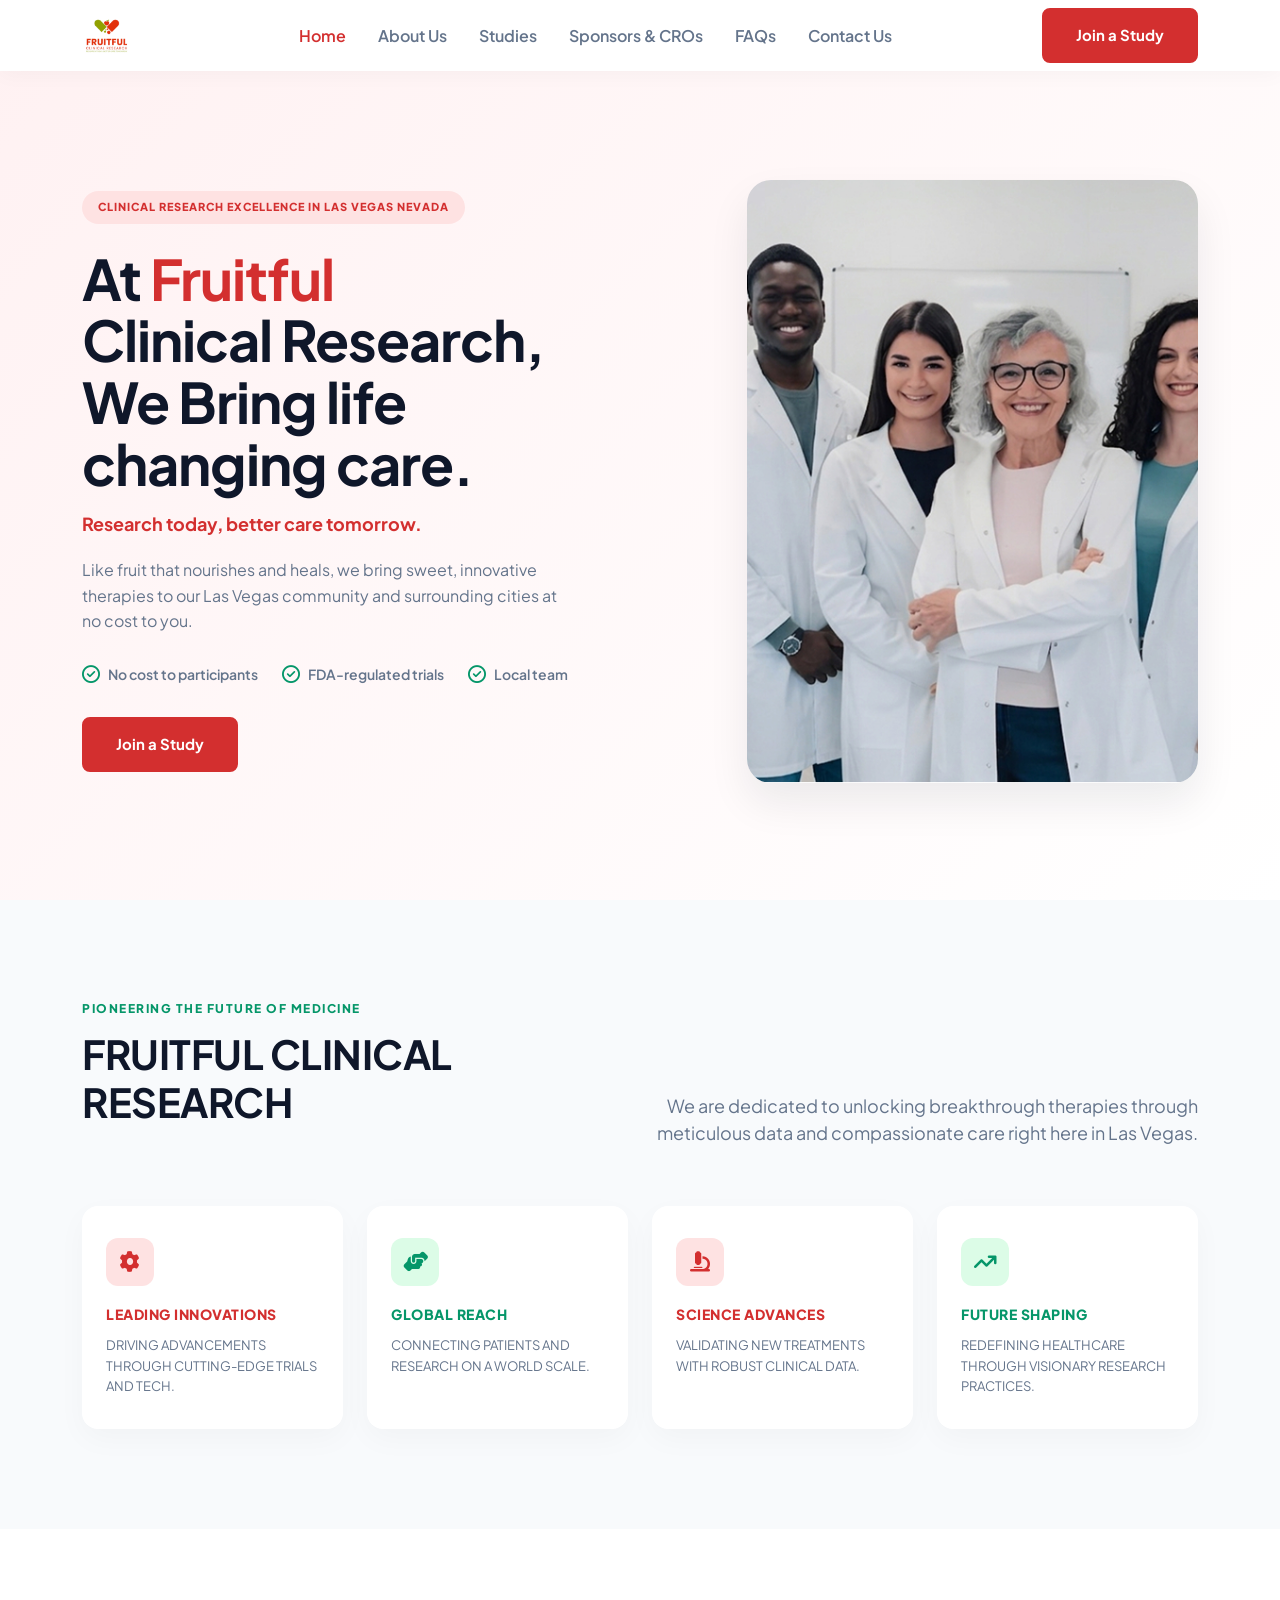
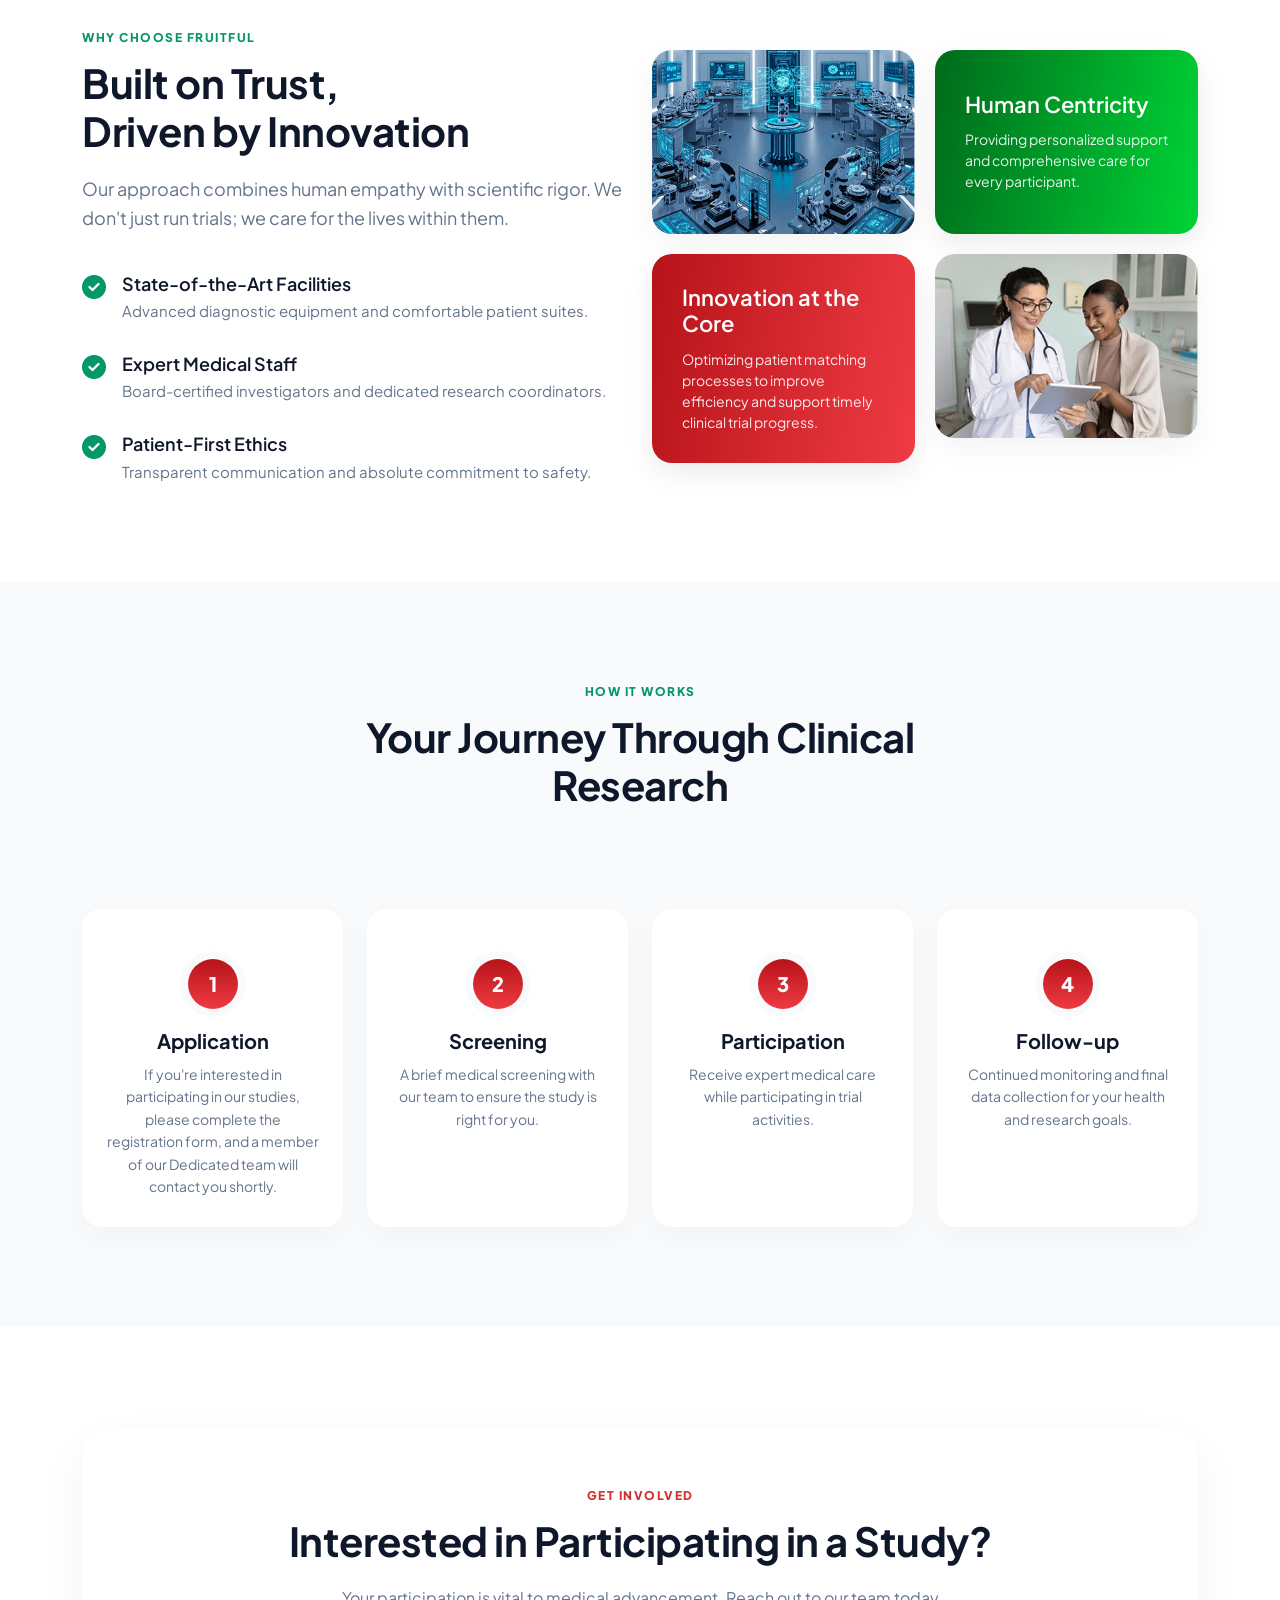
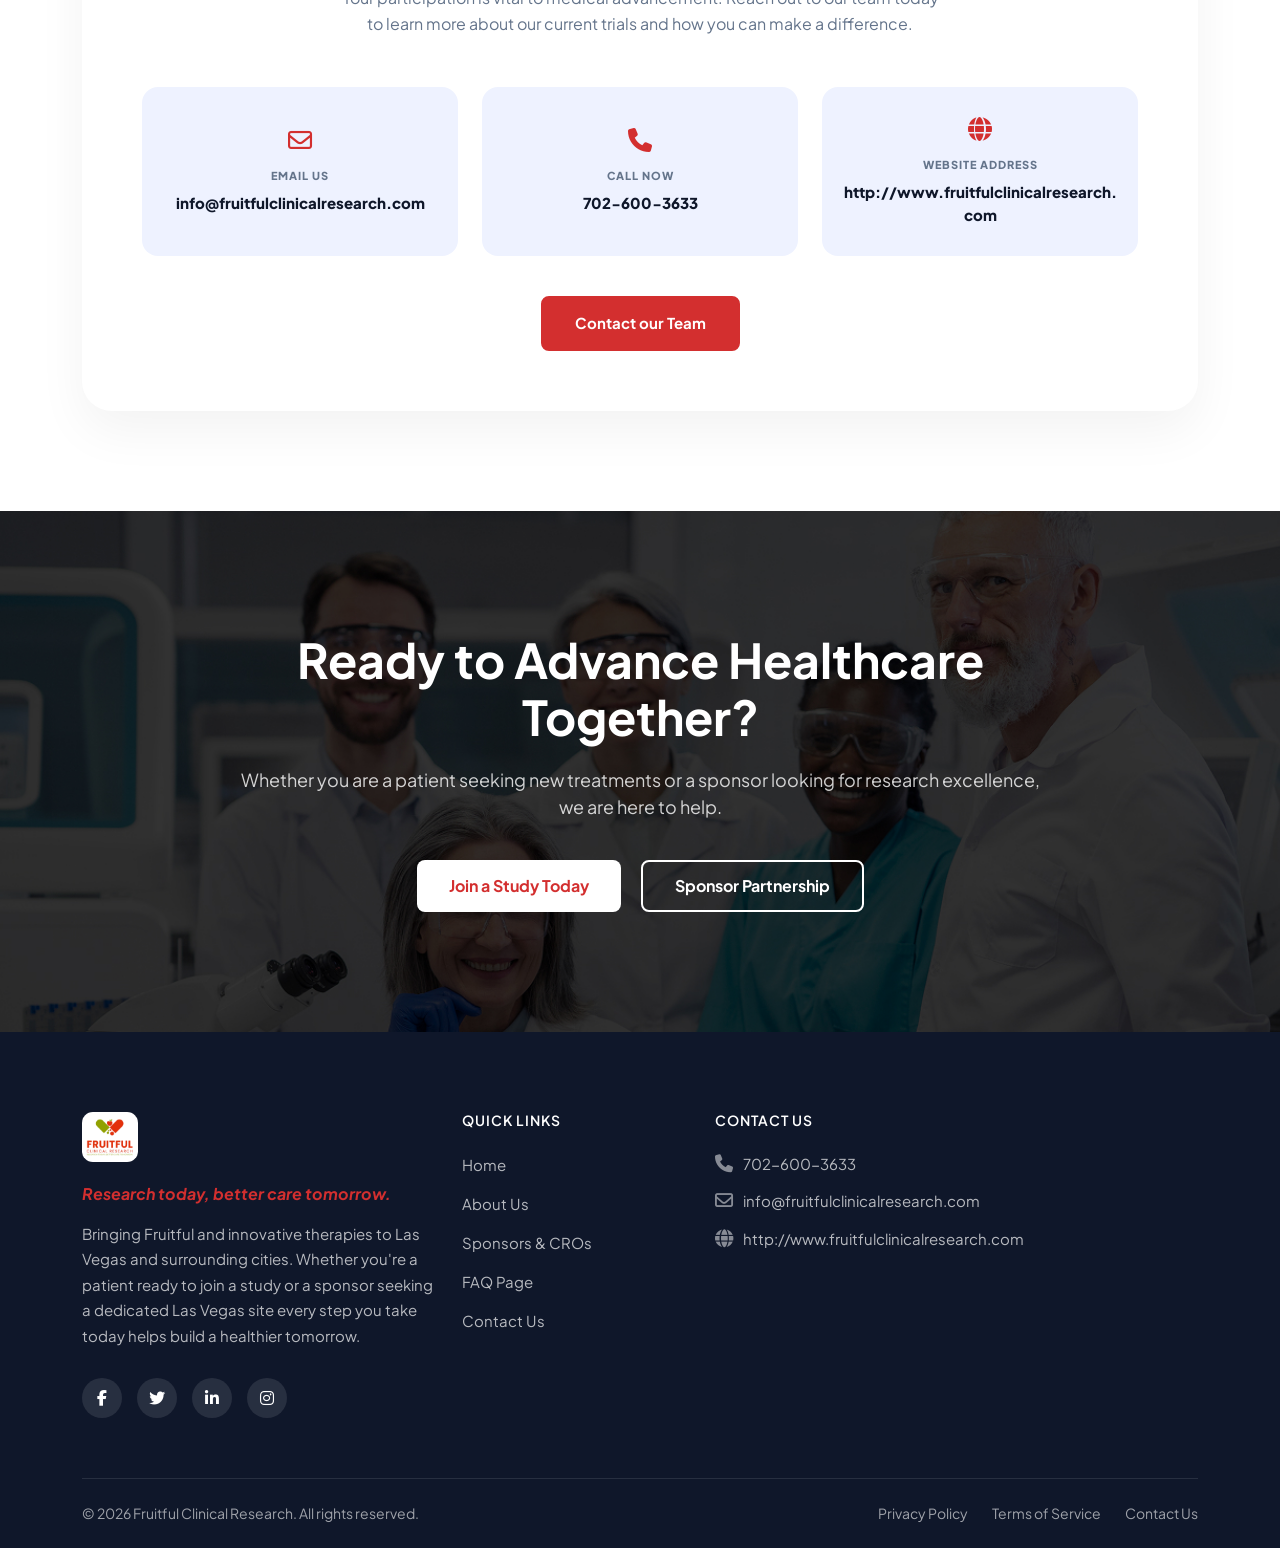
==== commit 0b3d4ed4: "Lattest" ====
--- a/index.html
+++ b/index.html
@@ -58,7 +58,7 @@
                                 <li><i class="fa-regular fa-circle-check check-icon"></i> Local team</li>
                             </ul>
 
-                            <a href="studies.html" class="btn-primary">Join a Study</a>
+                            <a href="contact.html " class="btn-primary">Join a Study</a>
                         </div>
                     </div>
                     <div class="col-lg-5 col-md-7 col-sm-12" data-aos="fade-left">
@@ -242,7 +242,7 @@
                             <div class="contact-box">
                                 <i class="fa-solid fa-globe icon"></i>
                                 <span class="label">WEBSITE ADDRESS</span>
-                                <a href="http://www.fruitfulclinicalresearch.com/" class="value">http://www.fruitfulclinicalresearch.com/</a>
+                                <a href="http://www.fruitfulclinicalresearch.com" class="value">http://www.fruitfulclinicalresearch.com</a>
                             </div>
                         </div>
                     </div>
@@ -276,7 +276,7 @@
                     <div class="footer-brand">
                         <img src="assets/imgs/logo.svg" alt="Fruitful Logo">
                         <p class="brand-kicker">Research today, better care tomorrow.</p>
-                        <p class="brand-description">Bringing fruitful and innovative therapies to Las Vegas and surrounding cities. Whether you're a patient ready to join a study or a sponsor seeking a dedicated Las Vegas site every step you take today helps build a healthier tomorrow.</p>
+                        <p class="brand-description">Bringing Fruitful and innovative therapies to Las Vegas and surrounding cities. Whether you're a patient ready to join a study or a sponsor seeking a dedicated Las Vegas site every step you take today helps build a healthier tomorrow.</p>
                         
                         <div class="social-links">
                             <a href="#" aria-label="Facebook"><i class="fa-brands fa-facebook-f"></i></a>
@@ -306,7 +306,7 @@
                                 <ul class="contact-list">
                                     <li><a href="tel:702-600-3633"><i class="fa-solid fa-phone"></i> 702-600-3633</a></li>
                                     <li><a href="mailto:info@fruitfulclinicalresearch.com"><i class="fa-regular fa-envelope"></i> info@fruitfulclinicalresearch.com</a></li>
-                                    <li><a href="http://www.fruitfulclinicalresearch.com/" target="_blank"><i class="fa-solid fa-globe"></i> http://www.fruitfulclinicalresearch.com/</a></li>
+                                    <li><a href="http://www.fruitfulclinicalresearch.com" target="_blank"><i class="fa-solid fa-globe"></i> http://www.fruitfulclinicalresearch.com</a></li>
                                 </ul>
                             </div>
                         </div>
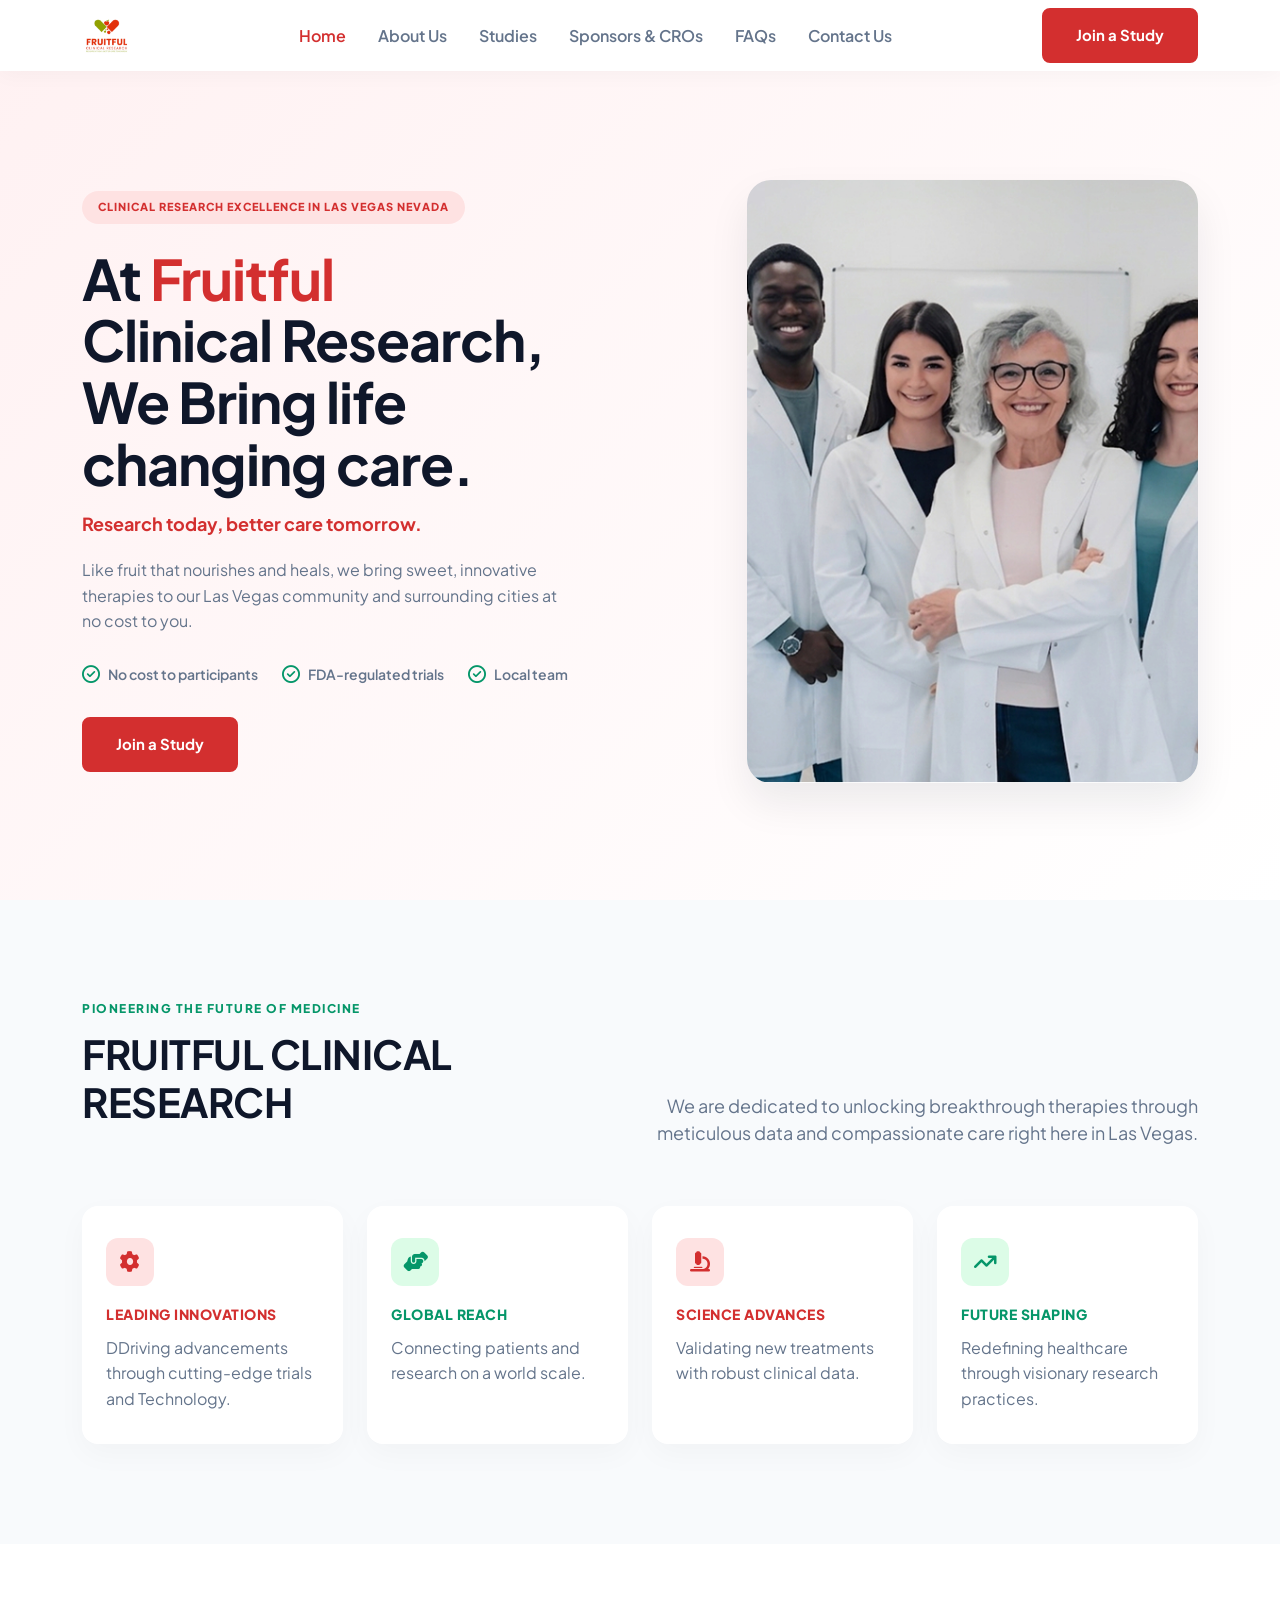
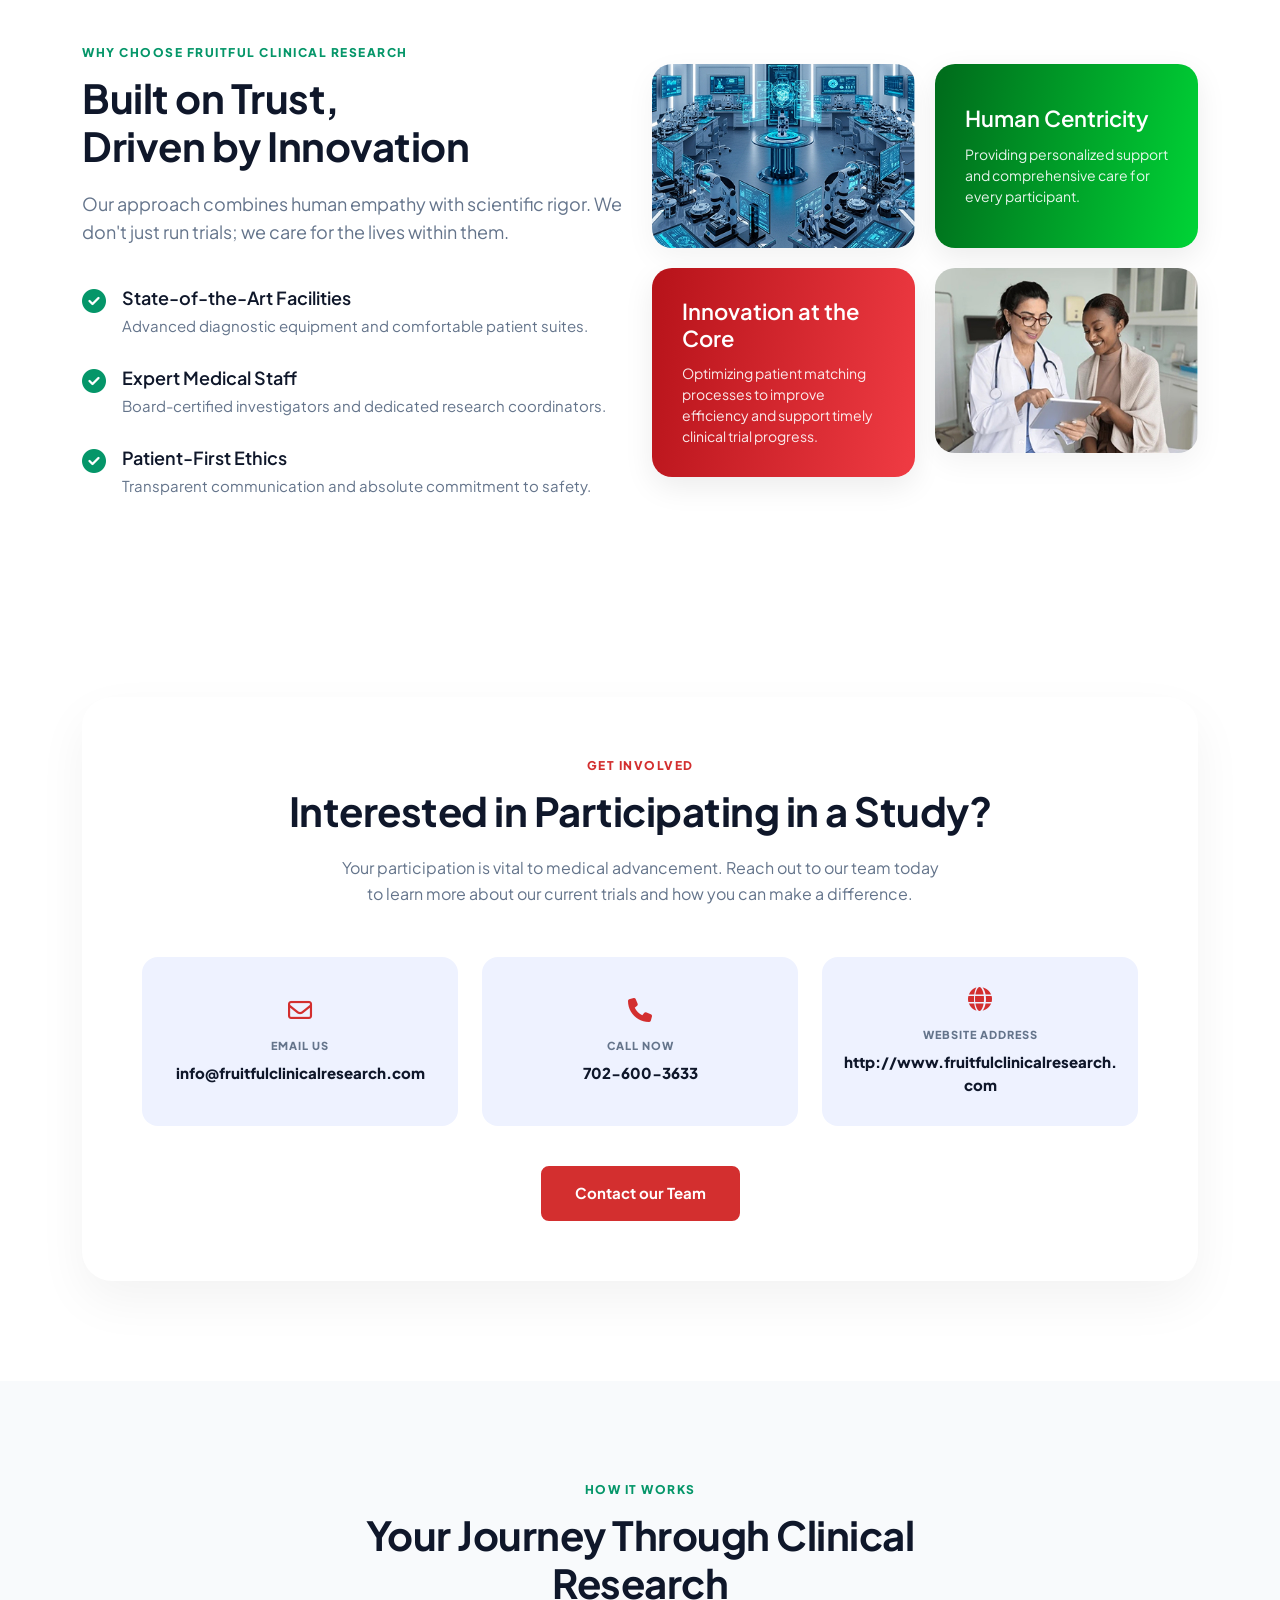
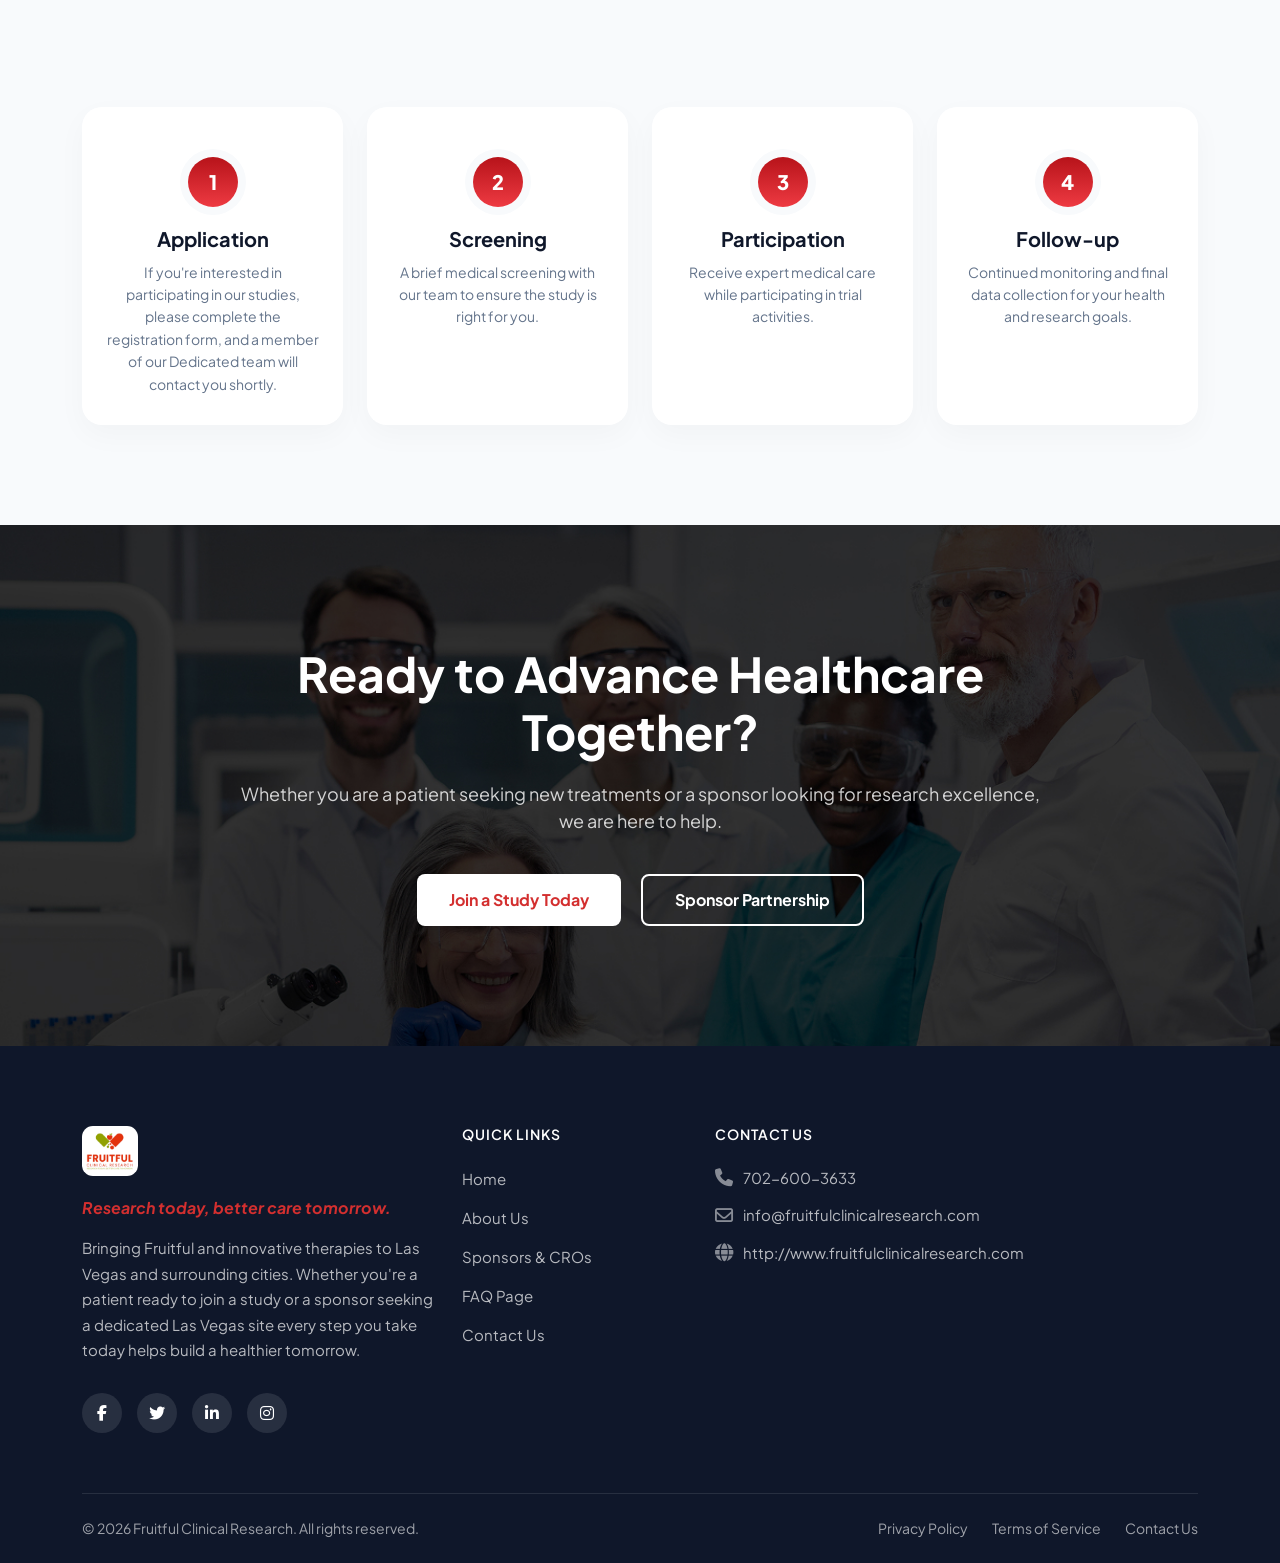
==== commit ea95f352: "Lattest" ====
--- a/index.html
+++ b/index.html
@@ -34,7 +34,7 @@
                         <li class="nav-item"><a class="nav-link" href="contact.html">Contact Us</a></li>
                     </ul>
                     <div class="nav-actions">
-                        <a href="contact.html" class="btn-primary">Join a Study</a>
+                        <a href="studies.html" class="btn-primary">Join a Study</a>
                     </div>
                 </div>
             </nav>
@@ -48,17 +48,19 @@
                     <div class="col-lg-6 col-md-7 col-sm-12" data-aos="fade-right">
                         <div class="hero-content">
                             <span class="badge-pill">CLINICAL RESEARCH EXCELLENCE IN LAS VEGAS NEVADA</span>
-                            <h1 class="hero-title">At <span class="highlight-red">Fruitful</span><br> Clinical Research,<br> We Bring life changing care.</h1>
+                            <h1 class="hero-title">At <span class="highlight-red">Fruitful</span><br> Clinical
+                                Research,<br> We Bring life changing care.</h1>
                             <p class="hero-subtitle">Research today, better care tomorrow.</p>
-                            <p class="hero-description">Like fruit that nourishes and heals, we bring sweet, innovative therapies to our Las Vegas community and surrounding cities at no cost to you.</p>
-                            
+                            <p class="hero-description">Like fruit that nourishes and heals, we bring sweet, innovative
+                                therapies to our Las Vegas community and surrounding cities at no cost to you.</p>
+
                             <ul class="hero-checkmarks">
                                 <li><i class="fa-regular fa-circle-check check-icon"></i> No cost to participants</li>
                                 <li><i class="fa-regular fa-circle-check check-icon"></i> FDA-regulated trials</li>
                                 <li><i class="fa-regular fa-circle-check check-icon"></i> Local team</li>
                             </ul>
 
-                            <a href="contact.html " class="btn-primary">Join a Study</a>
+                            <a href="studies.html" class="btn-primary">Join a Study</a>
                         </div>
                     </div>
                     <div class="col-lg-5 col-md-7 col-sm-12" data-aos="fade-left">
@@ -78,37 +80,38 @@
                         <h2 class="section-title">FRUITFUL CLINICAL<br>RESEARCH</h2>
                     </div>
                     <div class="col-lg-6" data-aos="fade-up" data-aos-delay="100">
-                        <p class="section-description">We are dedicated to unlocking breakthrough therapies through meticulous data and compassionate care right here in Las Vegas.</p>
-                    </div>
-                </div>
-                
+                        <p class="section-description">We are dedicated to unlocking breakthrough therapies through
+                            meticulous data and compassionate care right here in Las Vegas.</p>
+                    </div>
+                </div>
+
                 <div class="row">
                     <div class="col-lg-3 col-md-6" data-aos="fade-up" data-aos-delay="100">
                         <div class="feature-card">
                             <div class="feature-icon icon-red"><i class="fa-solid fa-gear"></i></div>
                             <h4 class="feature-title color-red">LEADING INNOVATIONS</h4>
-                            <p class="feature-text">DRIVING ADVANCEMENTS THROUGH CUTTING-EDGE TRIALS AND TECH.</p>
+                            <p class="feature-text">DDriving advancements through cutting-edge trials and Technology.</p>
                         </div>
                     </div>
                     <div class="col-lg-3 col-md-6" data-aos="fade-up" data-aos-delay="200">
                         <div class="feature-card">
                             <div class="feature-icon icon-green"><i class="fa-solid fa-handshake-angle"></i></div>
                             <h4 class="feature-title color-green">GLOBAL REACH</h4>
-                            <p class="feature-text">CONNECTING PATIENTS AND RESEARCH ON A WORLD SCALE.</p>
+                            <p class="feature-text">Connecting patients and research on a world scale.</p>
                         </div>
                     </div>
                     <div class="col-lg-3 col-md-6" data-aos="fade-up" data-aos-delay="300">
                         <div class="feature-card">
                             <div class="feature-icon icon-red"><i class="fa-solid fa-microscope"></i></div>
                             <h4 class="feature-title color-red">SCIENCE ADVANCES</h4>
-                            <p class="feature-text">VALIDATING NEW TREATMENTS WITH ROBUST CLINICAL DATA.</p>
+                            <p class="feature-text">Validating new treatments with robust clinical data.</p>
                         </div>
                     </div>
                     <div class="col-lg-3 col-md-6" data-aos="fade-up" data-aos-delay="400">
                         <div class="feature-card">
                             <div class="feature-icon icon-green"><i class="fa-solid fa-arrow-trend-up"></i></div>
                             <h4 class="feature-title color-green">FUTURE SHAPING</h4>
-                            <p class="feature-text">REDEFINING HEALTHCARE THROUGH VISIONARY RESEARCH PRACTICES.</p>
+                            <p class="feature-text">Redefining healthcare through visionary research practices.</p>
                         </div>
                     </div>
                 </div>
@@ -120,10 +123,11 @@
                 <div class="row align-items-center">
                     <div class="col-lg-6" data-aos="fade-right">
                         <div class="why-content">
-                            <span class="section-kicker">WHY CHOOSE FRUITFUL</span>
+                            <span class="section-kicker">Why Choose Fruitful Clinical Research </span>
                             <h2 class="section-title">Built on Trust,<br>Driven by Innovation</h2>
-                            <p class="why-description">Our approach combines human empathy with scientific rigor. We don't just run trials; we care for the lives within them.</p>
-                            
+                            <p class="why-description">Our approach combines human empathy with scientific rigor. We
+                                don't just run trials; we care for the lives within them.</p>
+
                             <ul class="why-list">
                                 <li>
                                     <i class="fa-solid fa-circle-check check-icon-green"></i>
@@ -149,23 +153,67 @@
                             </ul>
                         </div>
                     </div>
-                    
+
                     <div class="col-lg-6" data-aos="fade-left">
                         <div class="why-grid-wrapper">
                             <img src="assets/imgs/wc1.jpg" alt="Lab" class="grid-img">
-                            
+
                             <div class="grid-card" id="why-grid1">
                                 <h4>Human Centricity</h4>
                                 <p>Providing personalized support and comprehensive care for every participant.</p>
                             </div>
-                            
+
                             <div class="grid-card" id="why-grid2">
                                 <h4>Innovation at the Core</h4>
-                                <p>Optimizing patient matching processes to improve efficiency and support timely clinical trial progress.</p>
+                                <p>Optimizing patient matching processes to improve efficiency and support timely
+                                    clinical trial progress.</p>
                             </div>
 
                             <img src="assets/imgs/wc2.jpg" alt="Doctor" class="grid-img">
                         </div>
+                    </div>
+                </div>
+            </div>
+        </section>
+
+        <section class="home-involved">
+            <div class="container">
+                <div class="involved-card" data-aos="zoom-in">
+                    <div class="involved-header">
+                        <span class="section-kicker color-red">GET INVOLVED</span>
+                        <h2 class="section-title">Interested in Participating in a Study?</h2>
+                        <p class="involved-description">Your participation is vital to medical advancement. Reach out to
+                            our team today to learn more about our current trials and how you can make a difference.</p>
+                    </div>
+
+                    <div class="row contact-options">
+                        <div class="col-lg-4 col-md-6">
+                            <div class="contact-box">
+                                <i class="fa-regular fa-envelope icon"></i>
+                                <span class="label">EMAIL US</span>
+                                <a href="mailto:info@fruitfulclinicalresearch.com"
+                                    class="value">info@fruitfulclinicalresearch.com</a>
+                            </div>
+                        </div>
+                        <div class="col-lg-4 col-md-6">
+                            <div class="contact-box">
+                                <i class="fa-solid fa-phone icon"></i>
+                                <span class="label">CALL NOW</span>
+                                <a href="tel:702-600-3633" class="value">702-600-3633</a>
+                            </div>
+                        </div>
+                        <div class="col-lg-4 col-md-6">
+                            <div class="contact-box">
+                                <i class="fa-solid fa-globe icon"></i>
+                                <span class="label">WEBSITE ADDRESS</span>
+                                <a href="http://www.fruitfulclinicalresearch.com"
+                                    class="value">http://www.fruitfulclinicalresearch.com</a>
+                            </div>
+                        </div>
+                    </div>
+
+                    <div class="involved-footer">
+                        <a href="contact.html" class="btn-primary">Contact our Team</a>
                     </div>
                 </div>
             </div>
@@ -177,7 +225,7 @@
                     <span class="section-kicker">HOW IT WORKS</span>
                     <h2 class="section-title">Your Journey Through Clinical<br>Research</h2>
                 </div>
-                
+
                 <div class="process-timeline">
                     <div class="timeline-line"></div>
                     <div class="row">
@@ -185,7 +233,8 @@
                             <div class="process-step">
                                 <div class="step-badge">1</div>
                                 <h4>Application</h4>
-                                <p>If you're interested in participating in our studies, please complete the registration form, and a member of our Dedicated team will contact you shortly.</p>
+                                <p>If you're interested in participating in our studies, please complete the
+                                    registration form, and a member of our Dedicated team will contact you shortly.</p>
                             </div>
                         </div>
                         <div class="col-lg-3 col-md-6" data-aos="fade-up" data-aos-delay="200">
@@ -206,49 +255,10 @@
                             <div class="process-step">
                                 <div class="step-badge">4</div>
                                 <h4>Follow-up</h4>
-                                <p>Continued monitoring and final data collection for your health and research goals.</p>
-                            </div>
-                        </div>
-                    </div>
-                </div>
-            </div>
-        </section>
-
-        <section class="home-involved">
-            <div class="container">
-                <div class="involved-card" data-aos="zoom-in">
-                    <div class="involved-header">
-                        <span class="section-kicker color-red">GET INVOLVED</span>
-                        <h2 class="section-title">Interested in Participating in a Study?</h2>
-                        <p class="involved-description">Your participation is vital to medical advancement. Reach out to our team today to learn more about our current trials and how you can make a difference.</p>
-                    </div>
-                    
-                    <div class="row contact-options">
-                        <div class="col-lg-4 col-md-6">
-                            <div class="contact-box">
-                                <i class="fa-regular fa-envelope icon"></i>
-                                <span class="label">EMAIL US</span>
-                                <a href="mailto:info@fruitfulclinicalresearch.com" class="value">info@fruitfulclinicalresearch.com</a>
-                            </div>
-                        </div>
-                        <div class="col-lg-4 col-md-6">
-                            <div class="contact-box">
-                                <i class="fa-solid fa-phone icon"></i>
-                                <span class="label">CALL NOW</span>
-                                <a href="tel:702-600-3633" class="value">702-600-3633</a>
-                            </div>
-                        </div>
-                        <div class="col-lg-4 col-md-6">
-                            <div class="contact-box">
-                                <i class="fa-solid fa-globe icon"></i>
-                                <span class="label">WEBSITE ADDRESS</span>
-                                <a href="http://www.fruitfulclinicalresearch.com" class="value">http://www.fruitfulclinicalresearch.com</a>
-                            </div>
-                        </div>
-                    </div>
-                    
-                    <div class="involved-footer">
-                        <a href="contact.html" class="btn-primary">Contact our Team</a>
+                                <p>Continued monitoring and final data collection for your health and research goals.
+                                </p>
+                            </div>
+                        </div>
                     </div>
                 </div>
             </div>
@@ -259,7 +269,8 @@
             <div class="container">
                 <div class="cta-content" data-aos="fade-up">
                     <h2 class="cta-title">Ready to Advance Healthcare<br>Together?</h2>
-                    <p class="cta-description">Whether you are a patient seeking new treatments or a sponsor looking for research excellence, we are here to help.</p>
+                    <p class="cta-description">Whether you are a patient seeking new treatments or a sponsor looking for
+                        research excellence, we are here to help.</p>
                     <div class="cta-buttons">
                         <a href="studies.html" class="btn-white">Join a Study Today</a>
                         <a href="sponsers.html" class="btn-outline-white">Sponsor Partnership</a>
@@ -276,8 +287,10 @@
                     <div class="footer-brand">
                         <img src="assets/imgs/logo.svg" alt="Fruitful Logo">
                         <p class="brand-kicker">Research today, better care tomorrow.</p>
-                        <p class="brand-description">Bringing Fruitful and innovative therapies to Las Vegas and surrounding cities. Whether you're a patient ready to join a study or a sponsor seeking a dedicated Las Vegas site every step you take today helps build a healthier tomorrow.</p>
-                        
+                        <p class="brand-description">Bringing Fruitful and innovative therapies to Las Vegas and
+                            surrounding cities. Whether you're a patient ready to join a study or a sponsor seeking a
+                            dedicated Las Vegas site every step you take today helps build a healthier tomorrow.</p>
+
                         <div class="social-links">
                             <a href="#" aria-label="Facebook"><i class="fa-brands fa-facebook-f"></i></a>
                             <a href="#" aria-label="Twitter"><i class="fa-brands fa-twitter"></i></a>
@@ -304,9 +317,14 @@
                             <div class="footer-widget">
                                 <h5>Contact Us</h5>
                                 <ul class="contact-list">
-                                    <li><a href="tel:702-600-3633"><i class="fa-solid fa-phone"></i> 702-600-3633</a></li>
-                                    <li><a href="mailto:info@fruitfulclinicalresearch.com"><i class="fa-regular fa-envelope"></i> info@fruitfulclinicalresearch.com</a></li>
-                                    <li><a href="http://www.fruitfulclinicalresearch.com" target="_blank"><i class="fa-solid fa-globe"></i> http://www.fruitfulclinicalresearch.com</a></li>
+                                    <li><a href="tel:702-600-3633"><i class="fa-solid fa-phone"></i> 702-600-3633</a>
+                                    </li>
+                                    <li><a href="mailto:info@fruitfulclinicalresearch.com"><i
+                                                class="fa-regular fa-envelope"></i>
+                                            info@fruitfulclinicalresearch.com</a></li>
+                                    <li><a href="http://www.fruitfulclinicalresearch.com" target="_blank"><i
+                                                class="fa-solid fa-globe"></i>
+                                            http://www.fruitfulclinicalresearch.com</a></li>
                                 </ul>
                             </div>
                         </div>
@@ -329,9 +347,22 @@
     <script src="https://cdn.jsdelivr.net/npm/bootstrap@5.2.3/dist/js/bootstrap.bundle.min.js"></script>
     <script src="https://unpkg.com/aos@2.3.1/dist/aos.js"></script>
     <script src="assets/js/script.js"></script>
-    
+
     <script>
-        AOS.init({ duration: 1000, once: true });
+        const isMobile = window.innerWidth < 768;
+
+        AOS.init({
+            duration: 1000,
+            once: true
+        });
+
+        if (isMobile) {
+            document.querySelectorAll('[data-aos="fade-left"], [data-aos="fade-right"]')
+                .forEach(el => {
+                    el.setAttribute('data-aos', 'fade-up');
+                });
+        }
     </script>
 </body>
+
 </html>
--- a/assets/css/style.css
+++ b/assets/css/style.css
@@ -26,14 +26,17 @@
     padding: 0;
     overflow-x: hidden;
 }
+
 h1, h2, h3 {
     color: var(--c-dark-blue);
     font-weight: 700;
 }
+
 h4, h5, h6 {
     color: var(--c-dark-blue);
     font-weight: 600;
 }
+
 /* ==========================================
    FLOATING BACK TO TOP BUTTON
    ========================================== */
@@ -70,10 +73,12 @@
     background-color: #A01818;
     box-shadow: 0 8px 20px rgba(200, 30, 30, 0.6);
 }
-.navbar-toggler{
+
+.navbar-toggler {
     border: none !important;
     box-shadow: none !important;
 }
+
 /* =========   2. REUSABLE COMPONENTS    ========= */
 
 .btn-primary {
@@ -90,12 +95,14 @@
     align-items: center;
     justify-content: center;
 }
+
 .btn-primary:hover {
     background-color: #B91C1C;
     border-color: #B91C1C;
     color: #fff;
     transform: translateY(-2px);
 }
+
 .btn-white {
     background-color: #fff;
     color: var(--c-primary-red);
@@ -106,11 +113,13 @@
     display: inline-block;
     transition: 0.3s;
 }
+
 .btn-white:hover {
     background-color: var(--c-bg-light);
     color: #B91C1C;
     transform: translateY(-2px);
 }
+
 .btn-outline-white {
     background-color: transparent;
     color: #fff;
@@ -122,10 +131,12 @@
     display: inline-block;
     transition: 0.3s;
 }
+
 .btn-outline-white:hover {
     background-color: #fff;
     color: var(--c-dark-blue);
 }
+
 .section-kicker {
     font-size: 12px;
     font-weight: 800;
@@ -135,6 +146,7 @@
     display: block;
     margin-bottom: 12px;
 }
+
 .section-title {
     font-size: 40px;
     line-height: 1.2;
@@ -155,19 +167,23 @@
     padding: 0;
     transition: 0.3s;
 }
+
 .site-header.scrolled {
     padding: 8px 0;
     box-shadow: 0 10px 30px rgba(0, 0, 0, 0.08);
 }
+
 .site-header .navbar-brand img {
     height: 45px;
 }
+
 .site-header .nav-links .nav-link {
     font-weight: 600;
     color: var(--c-text-muted) !important;
     padding: 8px 16px;
     transition: 0.3s;
 }
+
 .site-header .nav-links .nav-link.active,
 .site-header .nav-links .nav-link:hover {
     color: var(--c-primary-red) !important;
@@ -181,6 +197,7 @@
     height: auto;
     min-height: 100vh;
 }
+
 .home-hero .badge-pill {
     background-color: #FEE2E2;
     color: var(--c-primary-red);
@@ -192,27 +209,32 @@
     display: inline-block;
     margin-bottom: 24px;
 }
+
 .home-hero .hero-title {
     font-size: 56px;
     line-height: 1.1;
     letter-spacing: -1px;
     margin-bottom: 16px;
 }
+
 .home-hero .highlight-red {
     color: var(--c-primary-red);
 }
+
 .home-hero .hero-subtitle {
     color: var(--c-primary-red);
     font-weight: 700;
     font-size: 18px;
     margin-bottom: 20px;
 }
+
 .home-hero .hero-description {
     font-size: 16px;
     line-height: 1.6;
     margin-bottom: 30px;
     max-width: 90%;
 }
+
 .home-hero .hero-checkmarks {
     list-style: none;
     padding: 0;
@@ -221,6 +243,7 @@
     gap: 24px;
     flex-wrap: wrap;
 }
+
 .home-hero .hero-checkmarks li {
     font-size: 14px;
     font-weight: 600;
@@ -229,10 +252,12 @@
     align-items: center;
     gap: 8px;
 }
+
 .home-hero .check-icon {
     color: var(--c-primary-green);
     font-size: 18px;
 }
+
 .home-hero .hero-image-wrapper img {
     width: 100%;
     max-height: 620px;
@@ -240,23 +265,28 @@
     border-radius: 24px;
     box-shadow: 0 20px 40px rgba(15, 23, 42, 0.08);
 }
-.home-hero .row{
+
+.home-hero .row {
     justify-content: space-between;
 }
+
 /* ============   5. HOME: FEATURES   ============ */
 .home-features {
     padding: 100px 0;
     background-color: var(--c-bg-light);
 }
+
 .home-features .features-header {
     margin-bottom: 60px;
     align-items: flex-end;
 }
+
 .home-features .section-description {
     font-size: 18px;
     text-align: right;
     margin: 0;
 }
+
 .feature-card {
     background: #fff;
     padding: 32px 24px;
@@ -265,10 +295,12 @@
     height: 100%;
     transition: transform 0.3s;
 }
+
 .feature-card:hover {
     transform: translateY(-8px);
     box-shadow: 0 15px 35px rgba(0, 0, 0, 0.08);
 }
+
 .feature-icon {
     width: 48px;
     height: 48px;
@@ -279,30 +311,37 @@
     font-size: 20px;
     margin-bottom: 20px;
 }
+
 .feature-icon.icon-red {
     background-color: #FEE2E2;
     color: var(--c-primary-red);
 }
+
 .feature-icon.icon-green {
     background-color: #DCFCE7;
     color: var(--c-primary-green);
 }
+
 .feature-title {
     font-size: 14px;
     font-weight: 800;
     margin-bottom: 12px;
     letter-spacing: 0.5px;
 }
+
 .feature-title.color-red {
     color: var(--c-primary-red);
 }
+
 .feature-title.color-green {
     color: var(--c-primary-green);
 }
+
 .feature-text {
-    font-size: 13px;
+    font-size: 16px;
     line-height: 1.6;
     margin: 0;
+
 }
 
 /* ============   6. HOME: WHY CHOOSE US   ============ */
@@ -311,11 +350,13 @@
     padding: 100px 0;
     background-color: #fff;
 }
+
 .home-why-choose .why-description {
     font-size: 18px;
     line-height: 1.6;
     margin-bottom: 40px;
 }
+
 .home-why-choose .why-list {
     list-style: none;
     padding: 0;
@@ -324,38 +365,46 @@
     flex-direction: column;
     gap: 30px;
 }
+
 .home-why-choose .why-list li {
     display: flex;
     gap: 16px;
     align-items: flex-start;
 }
+
 .home-why-choose .check-icon-green {
     color: var(--c-primary-green);
     font-size: 24px;
     margin-top: 2px;
 }
+
 .home-why-choose .list-text h5 {
     font-size: 18px;
     margin-bottom: 6px;
 }
+
 .home-why-choose .list-text p {
     font-size: 15px;
     margin: 0;
 }
+
 .why-grid-wrapper {
     display: grid;
     grid-template-columns: 1fr 1fr;
     gap: 20px;
 }
+
 .why-grid-wrapper .grid-img, .why-grid-wrapper .grid-card {
     width: 100%;
     height: auto;
     border-radius: 20px;
 }
+
 .why-grid-wrapper .grid-img {
     object-fit: cover;
     box-shadow: 0 10px 30px rgba(0, 0, 0, 0.05);
 }
+
 .why-grid-wrapper .grid-card {
     padding: 30px;
     display: flex;
@@ -364,18 +413,22 @@
     color: #fff;
     box-shadow: 0 10px 30px rgba(0, 0, 0, 0.08);
 }
+
 .why-grid-wrapper #why-grid1 {
     background: linear-gradient(100.71deg, #006E1C 3.87%, #00D436 99.92%);
 }
+
 .why-grid-wrapper #why-grid2 {
     background: linear-gradient(100.42deg, #B7131A 1.23%, #EE3A42 96.64%);
 
 }
+
 .why-grid-wrapper .grid-card h4 {
     color: #fff;
     font-size: 22px;
     margin-bottom: 12px;
 }
+
 .why-grid-wrapper .grid-card p {
     font-size: 14px;
     opacity: 0.9;
@@ -390,13 +443,16 @@
     background-color: var(--c-bg-light);
     text-align: center;
 }
+
 .home-process .process-header {
     margin-bottom: 60px;
 }
+
 .process-timeline {
     position: relative;
     padding-top: 40px;
 }
+
 .process-timeline .timeline-line {
     position: absolute;
     top: 65px;
@@ -406,6 +462,7 @@
     background-color: var(--border-color);
     z-index: 1;
 }
+
 .process-step {
     background: #fff;
     padding: 50px 24px 30px;
@@ -418,6 +475,7 @@
     flex-direction: column;
     align-items: center;
 }
+
 .process-step .step-badge {
     width: 50px;
     height: 50px;
@@ -435,23 +493,27 @@
     transform: translateX(-50%); */
     box-shadow: 0 0 0 8px var(--c-bg-light);
 }
+
 .process-step h4 {
     font-size: 20px;
     margin-bottom: 10px;
     font-weight: 700;
     margin-top: 20px;
 }
+
 .process-step p {
     font-size: 14px;
     margin: 0;
     line-height: 1.6;
 }
+
 /* ============   8. HOME: GET INVOLVED   ============ */
 
-   .home-involved {
+.home-involved {
     padding: 100px 0;
     background-color: #fff;
 }
+
 .involved-card {
     background: #fff;
     border-radius: 30px;
@@ -459,19 +521,23 @@
     box-shadow: 0 20px 50px rgba(0, 0, 0, 0.05);
     border: 1px solid var(--border-color);
 }
+
 .involved-header {
     text-align: center;
     margin-bottom: 50px;
 }
+
 .involved-header .color-red {
     color: var(--c-primary-red);
 }
+
 .involved-description {
     max-width: 600px;
     margin: 0 auto;
     font-size: 16px;
     line-height: 1.6;
 }
+
 .contact-options .contact-box {
     background-color: var(--c-bg-card);
     padding: 30px 20px;
@@ -483,11 +549,13 @@
     align-items: center;
     justify-content: center;
 }
+
 .contact-options .icon {
     font-size: 24px;
     color: var(--c-primary-red);
     margin-bottom: 16px;
 }
+
 .contact-options .label {
     font-size: 11px;
     font-weight: 800;
@@ -495,6 +563,7 @@
     color: var(--c-text-muted);
     margin-bottom: 8px;
 }
+
 .contact-options .value {
     font-size: 15px;
     font-weight: 800;
@@ -502,10 +571,12 @@
     text-decoration: none;
     word-break: break-all;
 }
+
 .involved-footer {
     text-align: center;
     margin-top: 40px;
 }
+
 /* ============   9. HOME: CTA FINAL   ============ */
 
 .home-cta {
@@ -516,6 +587,7 @@
     background-repeat: no-repeat;
     background-size: cover;
 }
+
 /* .cta-overlay {
     position: absolute;
     inset: 0;
@@ -529,16 +601,19 @@
     max-width: 800px;
     margin: 0 auto;
 }
+
 .cta-title {
     color: #fff;
     font-size: 48px;
     margin-bottom: 20px;
 }
+
 .cta-description {
     color: rgba(255, 255, 255, 0.8);
     font-size: 18px;
     margin-bottom: 40px;
 }
+
 .cta-buttons {
     display: flex;
     justify-content: center;
@@ -553,10 +628,12 @@
     padding: 80px 0 0 0;
     color: #fff;
 }
+
 .footer-brand img {
     height: 50px;
     margin-bottom: 20px;
 }
+
 .brand-kicker {
     color: var(--c-primary-red);
     font-style: italic;
@@ -564,16 +641,19 @@
     font-size: 16px;
     margin-bottom: 15px;
 }
+
 .brand-description {
     color: rgba(255, 255, 255, 0.7);
     font-size: 15px;
     line-height: 1.7;
     margin-bottom: 30px;
 }
+
 .social-links {
     display: flex;
     gap: 15px;
 }
+
 .social-links a {
     width: 40px;
     height: 40px;
@@ -586,10 +666,12 @@
     text-decoration: none;
     transition: 0.3s;
 }
+
 .social-links a:hover {
     background: var(--c-primary-red);
     transform: translateY(-3px);
 }
+
 .footer-widget h5 {
     color: #fff;
     font-size: 14px;
@@ -597,33 +679,40 @@
     text-transform: uppercase;
     margin-bottom: 24px;
 }
+
 .footer-widget ul {
     list-style: none;
     padding: 0;
     margin: 0;
 }
+
 .footer-widget ul li {
     margin-bottom: 15px;
 }
+
 .footer-widget ul a {
     color: rgba(255, 255, 255, 0.7);
     text-decoration: none;
     font-size: 15px;
     transition: 0.3s;
 }
+
 .footer-widget ul a:hover {
     color: #fff;
     padding-left: 5px;
 }
+
 .contact-list a {
     display: flex;
     align-items: center;
     gap: 10px;
 }
+
 .contact-list i {
     color: rgba(255, 255, 255, 0.5);
     font-size: 18px;
 }
+
 .footer-bottom {
     margin-top: 60px;
     padding: 24px 0;
@@ -633,6 +722,7 @@
     align-items: center;
     flex-wrap: wrap;
 }
+
 .footer-bottom p {
     margin: 0;
     font-size: 14px;
@@ -683,9 +773,11 @@
     background: linear-gradient(135deg, #FFF1F2 0%, #FFFFFF 100%);
     padding: 180px 0 80px;
 }
-.about-hero .row{
+
+.about-hero .row {
     justify-content: space-between;
 }
+
 .about-hero .hero-title {
     font-size: 56px;
     line-height: 1.1;
@@ -758,7 +850,7 @@
     display: flex;
     flex-direction: column;
     transition: transform 0.3s ease;
-    box-shadow: 0 10px 30px rgba(15, 23, 42, 0.05);
+    box-shadow: 0px 4px 4px 0px #00000040;
 }
 
 .foundation-card:hover {
@@ -766,11 +858,11 @@
 }
 
 .foundation-card.card-red {
-    background-color: var(--c-primary-red);
+    background: linear-gradient(108.17deg, #B7131A -20.11%, #EE3A42 31.4%);
 }
 
 .foundation-card.card-green {
-    background-color: var(--c-primary-green);
+    background: linear-gradient(108.96deg, #006E19 -35.72%, #00D436 48.2%);
 }
 
 .foundation-card .card-icon-box {
@@ -835,8 +927,8 @@
 }
 
 .matters-banner p {
-    color: rgba(255, 255, 255, 0.8);
-    font-size: 18px;
+    color: #D1D5DB;
+    font-size: 22px;
     line-height: 1.8;
     max-width: 800px;
     margin: 0 auto;
@@ -896,7 +988,7 @@
 }
 
 .value-item p {
-    font-size: 14px;
+    font-size: 16px;
     line-height: 1.6;
     color: var(--c-text-muted);
 }
@@ -922,7 +1014,7 @@
 
 .info-cards-grid .dark-info-card p {
     color: rgba(255, 255, 255, 0.7);
-    font-size: 13px;
+    font-size: 15px;
     margin: 0;
 }
 
@@ -934,221 +1026,304 @@
 }
 
 /* ==========================================
-   13. STUDIES PAGE SPECIFICS
+   17. STUDIES PAGE (REDESIGN) SPECIFICS
    ========================================== */
 
-/* Studies Hero Section */
-.studies-hero {
+/* --- 1. Studies Hero v2 --- */
+.studies-hero-v2 {
     background: linear-gradient(135deg, #FFF1F2 0%, #FFFFFF 100%);
     padding: 180px 0 80px;
 }
-.studies-hero .row{
-    justify-content: space-between;
-}
-.studies-hero .studies-kicker {
+
+.hero-super-kicker {
     display: block;
-    font-size: 13px;
+    font-size: 14px;
     font-weight: 700;
     color: var(--c-text-muted);
-    margin-bottom: 16px;
-    text-transform: uppercase;
-    letter-spacing: 0.5px;
-}
-
-.studies-hero .hero-title {
-    font-size: 52px;
+    margin-bottom: 12px;
+}
+
+.studies-hero-v2 .hero-title {
+    font-size: 56px;
     line-height: 1.1;
     letter-spacing: -1px;
     margin-bottom: 16px;
 }
 
-.studies-hero .highlight-text-red {
+.studies-hero-v2 .hero-subtitle {
+    font-size: 18px;
+    font-weight: 700;
+    margin-bottom: 24px;
+}
+
+.studies-hero-v2 .hero-description {
+    font-size: 17px;
+    line-height: 1.6;
+    color: var(--c-text-muted);
+    margin-bottom: 30px;
+    max-width: 90%;
+}
+
+/* Highlight Box */
+.hero-highlight-box {
+    background-color: #FFF0ED;
+    /* Very light red/orange tint */
+    border-left: 4px solid var(--c-primary-red);
+    padding: 20px 24px;
+    border-radius: 0 12px 12px 0;
+    max-width: 90%;
+}
+
+.highlight-header {
+    display: flex;
+    align-items: center;
+    gap: 8px;
     color: var(--c-primary-red);
     font-weight: 800;
-    font-size: 18px;
-    margin-bottom: 24px;
-}
-
-.studies-hero .studies-hero-desc {
-    font-size: 16px;
-    line-height: 1.6;
-    margin-bottom: 40px;
-    max-width: 95%;
-}
-
-.studies-hero-image img {
+    font-size: 14px;
+    margin-bottom: 8px;
+}
+
+.hero-highlight-box p {
+    color: var(--c-primary-red);
+    font-size: 14px;
+    line-height: 1.5;
+    margin: 0;
+}
+
+.studies-hero-v2 .hero-image-wrapper img {
     width: 100%;
-    height: 600px;
+    height: 650px;
     object-fit: cover;
     border-radius: 24px;
-    background-color: #E2E8F0;
     box-shadow: 0 20px 40px rgba(15, 23, 42, 0.08);
 }
 
-/* Custom Bullet List */
-.custom-list-row .list-item {
-    display: flex;
-    align-items: flex-start;
-    gap: 12px;
-    margin-bottom: 24px;
-}
-
-.custom-list-row .list-dot {
-    color: var(--c-primary-green);
-    font-size: 10px;
-    margin-top: 6px;
-}
-
-.custom-list-row .list-text-content h6 {
-    font-size: 15px;
-    font-weight: 800;
-    margin-bottom: 4px;
-}
-
-.custom-list-row .list-text-content p {
-    font-size: 13px;
-    line-height: 1.5;
-    margin: 0;
-}
-
-/* Facilities Section */
-.studies-facilities {
+/* --- 2. Enrollment Steps (Cascading Layout) --- */
+.studies-enrollment {
     padding: 100px 0;
     background-color: #fff;
-}
-
-.facilities-header {
+    overflow: hidden;
+    /* Prevent horizontal scroll from cascade */
+}
+
+.enrollment-header {
     max-width: 700px;
     margin-bottom: 60px;
 }
 
-.facilities-header .facilities-desc {
+.enrollment-desc {
     font-size: 18px;
     line-height: 1.6;
 }
 
-.facility-block {
-    margin-bottom: 100px;
-}
-
-.facility-block:last-child {
-    margin-bottom: 0;
-}
-
-.facility-img {
-    width: 100%;
-    height: 400px;
-    object-fit: cover;
+.enrollment-steps-container {
+    display: flex;
+    gap: 20px;
+    align-items: flex-start;
+    padding-bottom: 40px;
+    /* Space for cascade shadows */
+}
+
+.step-card {
+    background-color: #fff;
+    border: 1px solid var(--border-color);
     border-radius: 24px;
-    background-color: #E2E8F0;
-    box-shadow: 0 10px 30px rgba(15, 23, 42, 0.05);
-}
-
-.facility-text-right {
-    padding-left: 50px;
-}
-
-.facility-text-left {
-    padding-right: 50px;
-}
-
-.facility-block h3 {
-    font-size: 32px;
-    margin-bottom: 20px;
-}
-
-.facility-block p {
-    font-size: 16px;
-    line-height: 1.7;
+    padding: 30px 24px;
+    flex: 1;
+    min-width: 200px;
+    box-shadow: 0 10px 25px rgba(15, 23, 42, 0.04);
+    transition: transform 0.3s ease;
+}
+
+.step-card:hover {
+    background-color: #FFF5F5;
+    border-color: #FECDD3;
+    transform: translateY(-5px);
+}
+
+.step-number {
+    width: 40px;
+    height: 40px;
+    background-color: #FEE2E2;
+    color: var(--c-primary-red);
+    border-radius: 50%;
+    display: flex;
+    align-items: center;
+    justify-content: center;
+    font-size: 18px;
+    font-weight: 800;
+    margin-bottom: 24px;
+}
+
+.step-card h5 {
+    font-size: 18px;
+    margin-bottom: 12px;
+    line-height: 1.4;
+}
+
+.step-card p {
+    font-size: 14px;
+    line-height: 1.6;
     margin: 0;
-}
-
-.color-teal {
-    color: #0EA5E9 !important;
-}
-
-/* Studies Process Section */
-.studies-process {
+    color: var(--c-text-muted);
+}
+
+/* Staircase Cascade Effect for Desktop */
+@media (min-width: 992px) {
+    .step-cascade-1 {
+        margin-top: 40px;
+    }
+
+    .step-cascade-2 {
+        margin-top: 80px;
+    }
+
+    .step-cascade-3 {
+        margin-top: 120px;
+    }
+
+    .step-cascade-4 {
+        margin-top: 160px;
+    }
+}
+
+/* --- 3. Safety Grid --- */
+.studies-safety {
     padding: 100px 0;
     background-color: var(--c-bg-light);
 }
 
-.process-text-wrapper {
-    padding-right: 30px;
-}
-
-.process-desc {
+.safety-header {
+    max-width: 700px;
+    margin: 0 auto 60px auto;
+}
+
+.safety-desc {
     font-size: 18px;
     line-height: 1.6;
-    margin-bottom: 50px;
-}
-
-.process-image-wrapper img {
+}
+
+.safety-grid {
+    display: grid;
+    grid-template-columns: repeat(3, 1fr);
+    gap: 24px;
+}
+
+.safety-card {
+    background-color: #fff;
+    border-radius: 24px;
+    padding: 40px 30px;
+    box-shadow: 0 10px 30px rgba(15, 23, 42, 0.03);
+    transition: transform 0.3s ease;
+}
+
+.safety-card:hover {
+    transform: translateY(-5px);
+    box-shadow: 0 15px 35px rgba(15, 23, 42, 0.06);
+}
+
+.safety-icon {
+    font-size: 24px;
+    color: var(--c-primary-red);
+    margin-bottom: 16px;
+}
+
+.safety-label {
+    display: block;
+    font-size: 12px;
+    font-weight: 600;
+    color: var(--c-text-muted);
+    margin-bottom: 8px;
+}
+
+.safety-card h4 {
+    font-size: 20px;
+    margin-bottom: 12px;
+}
+
+.safety-card p {
+    font-size: 14px;
+    line-height: 1.6;
+    margin: 0;
+}
+
+/* --- 4. Medical Team Overlay Cards --- */
+.studies-team {
+    padding: 100px 0;
+    background-color: #fff;
+}
+
+.team-header {
+    max-width: 700px;
+    margin-bottom: 60px;
+}
+
+.team-desc {
+    font-size: 18px;
+    line-height: 1.6;
+}
+
+.team-grid {
+    display: grid;
+    grid-template-columns: repeat(3, 1fr);
+    gap: 24px;
+}
+
+.team-card {
+    position: relative;
+    border-radius: 24px;
+    overflow: hidden;
+    height: auto;
+    min-height: 550px;
+    box-shadow: 0 15px 35px rgba(15, 23, 42, 0.06);
+}
+
+.team-card img {
     width: 100%;
-    height: 600px;
+    height: 100%;
     object-fit: cover;
-    border-radius: 24px;
-    background-color: #E2E8F0;
-    box-shadow: 0 20px 40px rgba(15, 23, 42, 0.08);
-}
-
-/* Vertical Timeline Component */
-.vertical-timeline {
-    position: relative;
-    padding-left: 20px;
-    /* Space for the line */
-}
-
-.vertical-timeline::before {
-    content: '';
+    transition: transform 0.5s ease;
+}
+
+.team-card:hover img {
+    transform: scale(1.05);
+}
+
+.team-overlay {
     position: absolute;
-    left: 39px;
-    /* Centers line under the 40px circle */
-    top: 20px;
-    bottom: 20px;
-    width: 2px;
-    background-color: var(--border-color);
-    z-index: 0;
-}
-
-.timeline-item {
-    display: flex;
-    gap: 20px;
-    margin-bottom: 35px;
-    position: relative;
-    z-index: 1;
-}
-
-.timeline-item:last-child {
-    margin-bottom: 0;
-}
-
-.timeline-circle {
-    width: 40px;
-    height: 40px;
-    min-width: 40px;
-    border-radius: 50%;
-    display: flex;
-    align-items: center;
-    justify-content: center;
+    bottom: 0;
+    left: 0;
+    right: 0;
+    padding: 40px 30px 30px 30px;
+    background: linear-gradient(to top, rgba(15, 23, 42, 0.95) 0%, rgba(15, 23, 42, 0.6) 60%, transparent 100%);
     color: #fff;
-    font-weight: 800;
-    font-size: 16px;
-    box-shadow: 0 0 0 8px var(--c-bg-light);
-}
-
-.circle-green {
-    background-color: var(--c-primary-green);
-}
-
-.timeline-content h5 {
-    font-size: 18px;
-    margin-bottom: 6px;
-}
-
-.timeline-content p {
+}
+
+.team-accent-line {
+    width: 30px;
+    height: 3px;
+    background-color: var(--c-primary-red);
+    margin-bottom: 12px;
+}
+
+.team-overlay h5 {
+    color: #fff;
+    font-size: 24px;
+    margin-bottom: 4px;
+}
+
+.team-overlay h6 {
+    color: rgba(255, 255, 255, 0.9);
     font-size: 14px;
-    line-height: 1.5;
+    font-weight: 600;
+    margin-bottom: 12px;
+}
+
+.team-overlay p {
+    color: rgba(255, 255, 255, 0.8);
+    font-size: 15px;
+    line-height: 1.6;
     margin: 0;
 }
 
@@ -1321,13 +1496,13 @@
 .diff-description {
     font-size: 18px;
     line-height: 1.6;
-    margin-bottom: 40px;
+    margin-bottom: 20px;
 }
 
 .diff-list {
     display: flex;
     flex-direction: column;
-    gap: 30px;
+    gap: 20px;
 }
 
 .diff-item {
@@ -1356,7 +1531,7 @@
 }
 
 .diff-text p {
-    font-size: 14px;
+    font-size: 16px;
     line-height: 1.6;
     margin: 0;
 }
@@ -1647,9 +1822,11 @@
     background: linear-gradient(135deg, #FFF1F2 0%, #FFFFFF 100%);
     padding: 180px 0 80px;
 }
-.contact-hero .row{
+
+.contact-hero .row {
     justify-content: space-between;
 }
+
 .contact-hero .hero-title {
     font-size: 56px;
     line-height: 1.1;
@@ -1992,13 +2169,25 @@
 /* ============== 11. RESPONSIVE QUERIES ================== */
 
 @media (max-width: 992px) {
-    .hero-image-wrapper{
+    .enrollment-steps-container {
+        flex-direction: column;
+        /* Stack steps on tablet/mobile */
+        gap: 20px;
+    }
+
+    .safety-grid, .team-grid {
+        grid-template-columns: repeat(2, 1fr);
+    }
+
+    .hero-image-wrapper {
         margin-top: 30px;
     }
+
     .contact-form {
         padding-right: 0;
         margin-bottom: 50px;
     }
+
     .site-header .navbar-collapse {
         background: #fff;
         padding: 20px;
@@ -2089,6 +2278,7 @@
         white-space: nowrap;
     }
 }
+
 @media (max-width: 768px) {
     .studies-hero {
         padding-top: 120px;
@@ -2271,9 +2461,11 @@
     .strip-item:last-child {
         margin-bottom: 0;
     }
-    .why-grid-wrapper{
+
+    .why-grid-wrapper {
         margin-top: 30px;
     }
+
     #backToTop {
         right: 20px;
         bottom: 20px;
@@ -2281,65 +2473,106 @@
         height: 45px;
         font-size: 20px;
     }
-}
-@media (max-width: 576px){
-    .contact-main-section{
+
+    .studies-hero-v2 {
+        padding-top: 120px;
+        text-align: center;
+    }
+
+    .studies-hero-v2 .hero-title {
+        font-size: 40px;
+    }
+
+    .hero-highlight-box {
+        max-width: 100%;
+        text-align: left;
+    }
+
+    .studies-hero-v2 .hero-image-wrapper img {
+        height: 350px;
+    }
+
+    .safety-grid, .team-grid {
+        grid-template-columns: 1fr;
+    }
+}
+
+@media (max-width: 576px) {
+    .studies-hero-v2 .hero-title {
+        font-size: 32px;
+    }
+    .contact-main-section {
         padding: 50px 0px 50px 0px;
     }
+
     .action-card h3 {
         font-size: 22px;
     }
-    .footer-widget{
+
+    .footer-widget {
         margin-top: 30px;
     }
-    .home-hero .badge-pill{
+
+    .home-hero .badge-pill {
         font-size: 8px;
     }
+
     .home-hero .hero-title {
         font-size: 28px;
     }
+
     .section-title {
         font-size: 26px;
     }
-    .home-why-choose .why-description{
+
+    .home-why-choose .why-description {
         font-size: 16px;
     }
+
     .home-why-choose .check-icon-green {
         font-size: 18px;
         margin-top: 2px;
     }
+
     /* .section-title br{
         display: none;
     } */
-    .facility-block h3{
+    .facility-block h3 {
         font-size: 24px;
     }
-    .process-step{
+
+    .process-step {
         margin-top: 60px;
         height: auto;
     }
-    .contact-options{
+
+    .contact-options {
         flex-direction: column;
         gap: 30px;
     }
-    .feature-card{
+
+    .feature-card {
         height: auto;
         margin-top: 30px;
     }
+
     .about-hero .hero-title {
         font-size: 32px;
     }
-    .info-cards-grid .dark-info-card{
+
+    .info-cards-grid .dark-info-card {
         height: auto;
         margin-top: 30px;
     }
-    .foundation-card{
+
+    .foundation-card {
         height: auto;
         margin-top: 30px;
     }
+
     .cta-title {
         color: #fff;
         font-size: 28px;
-}
+    }
 
 }
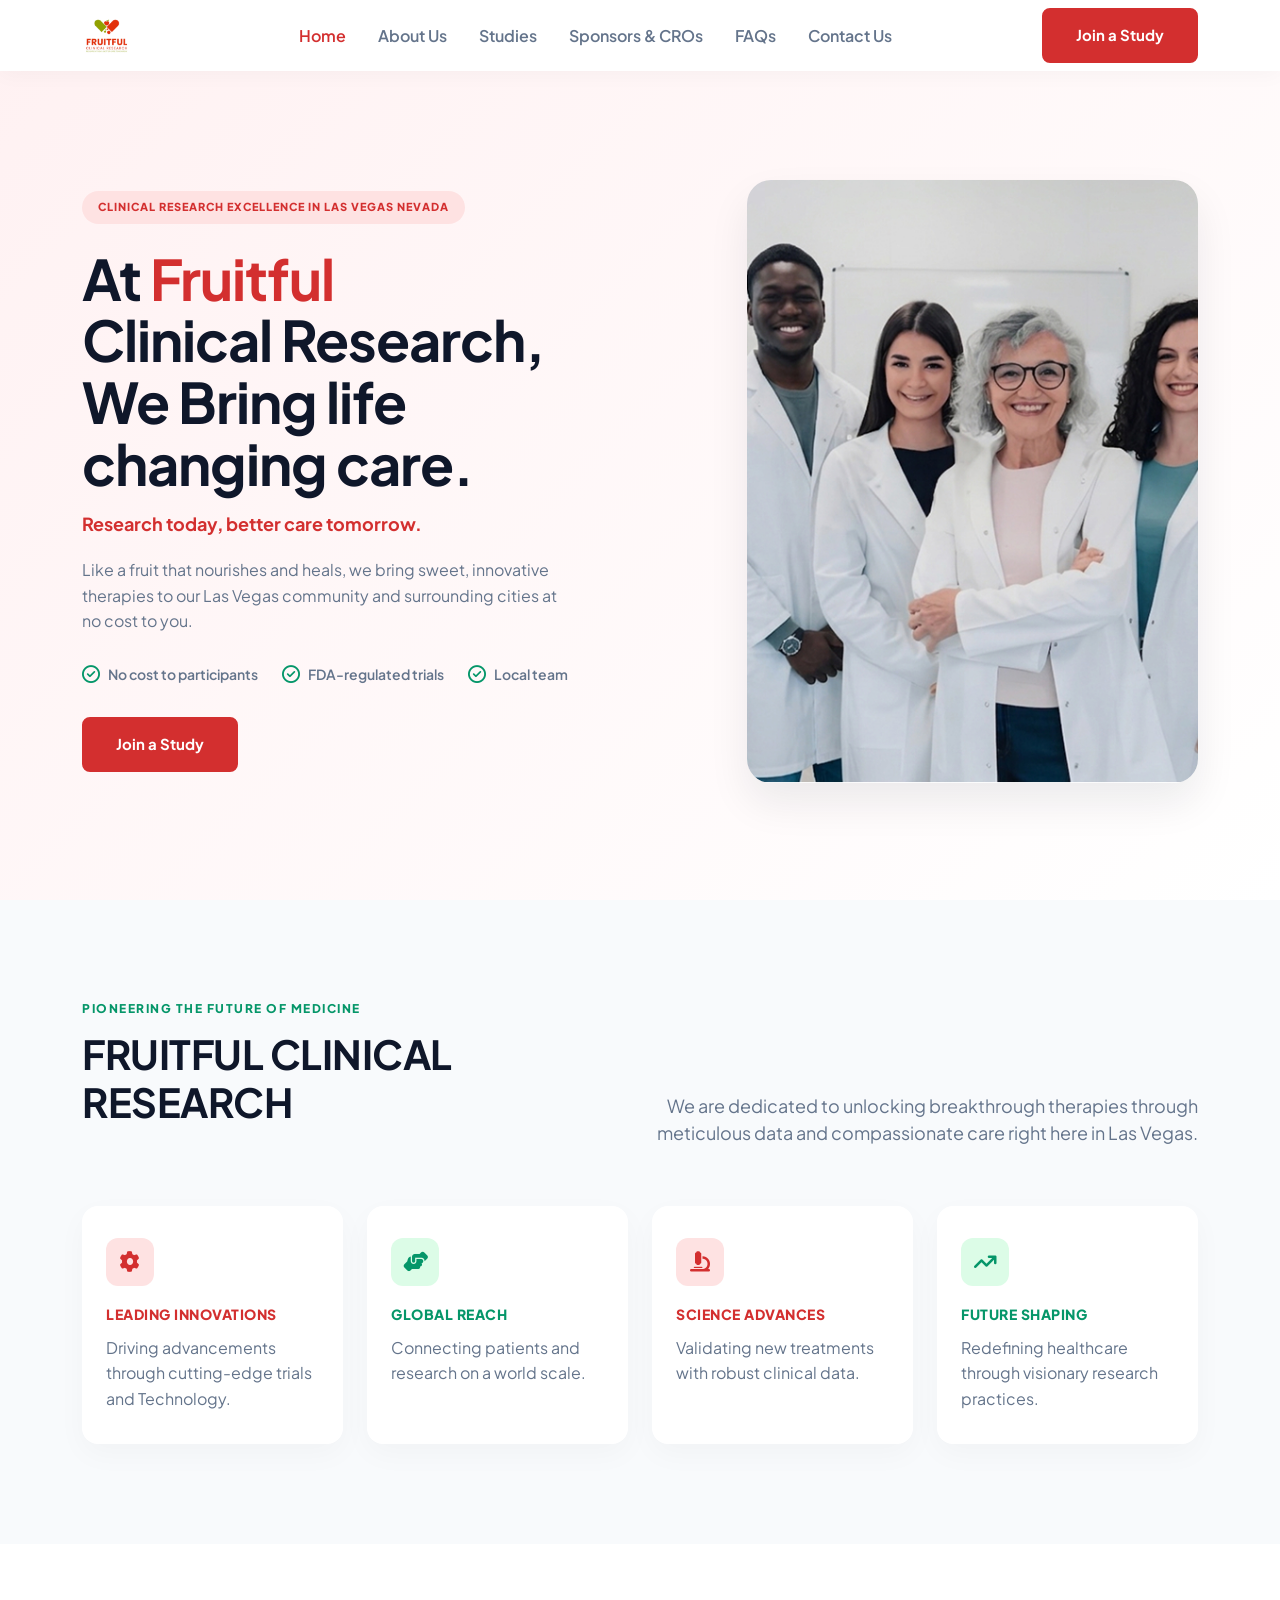
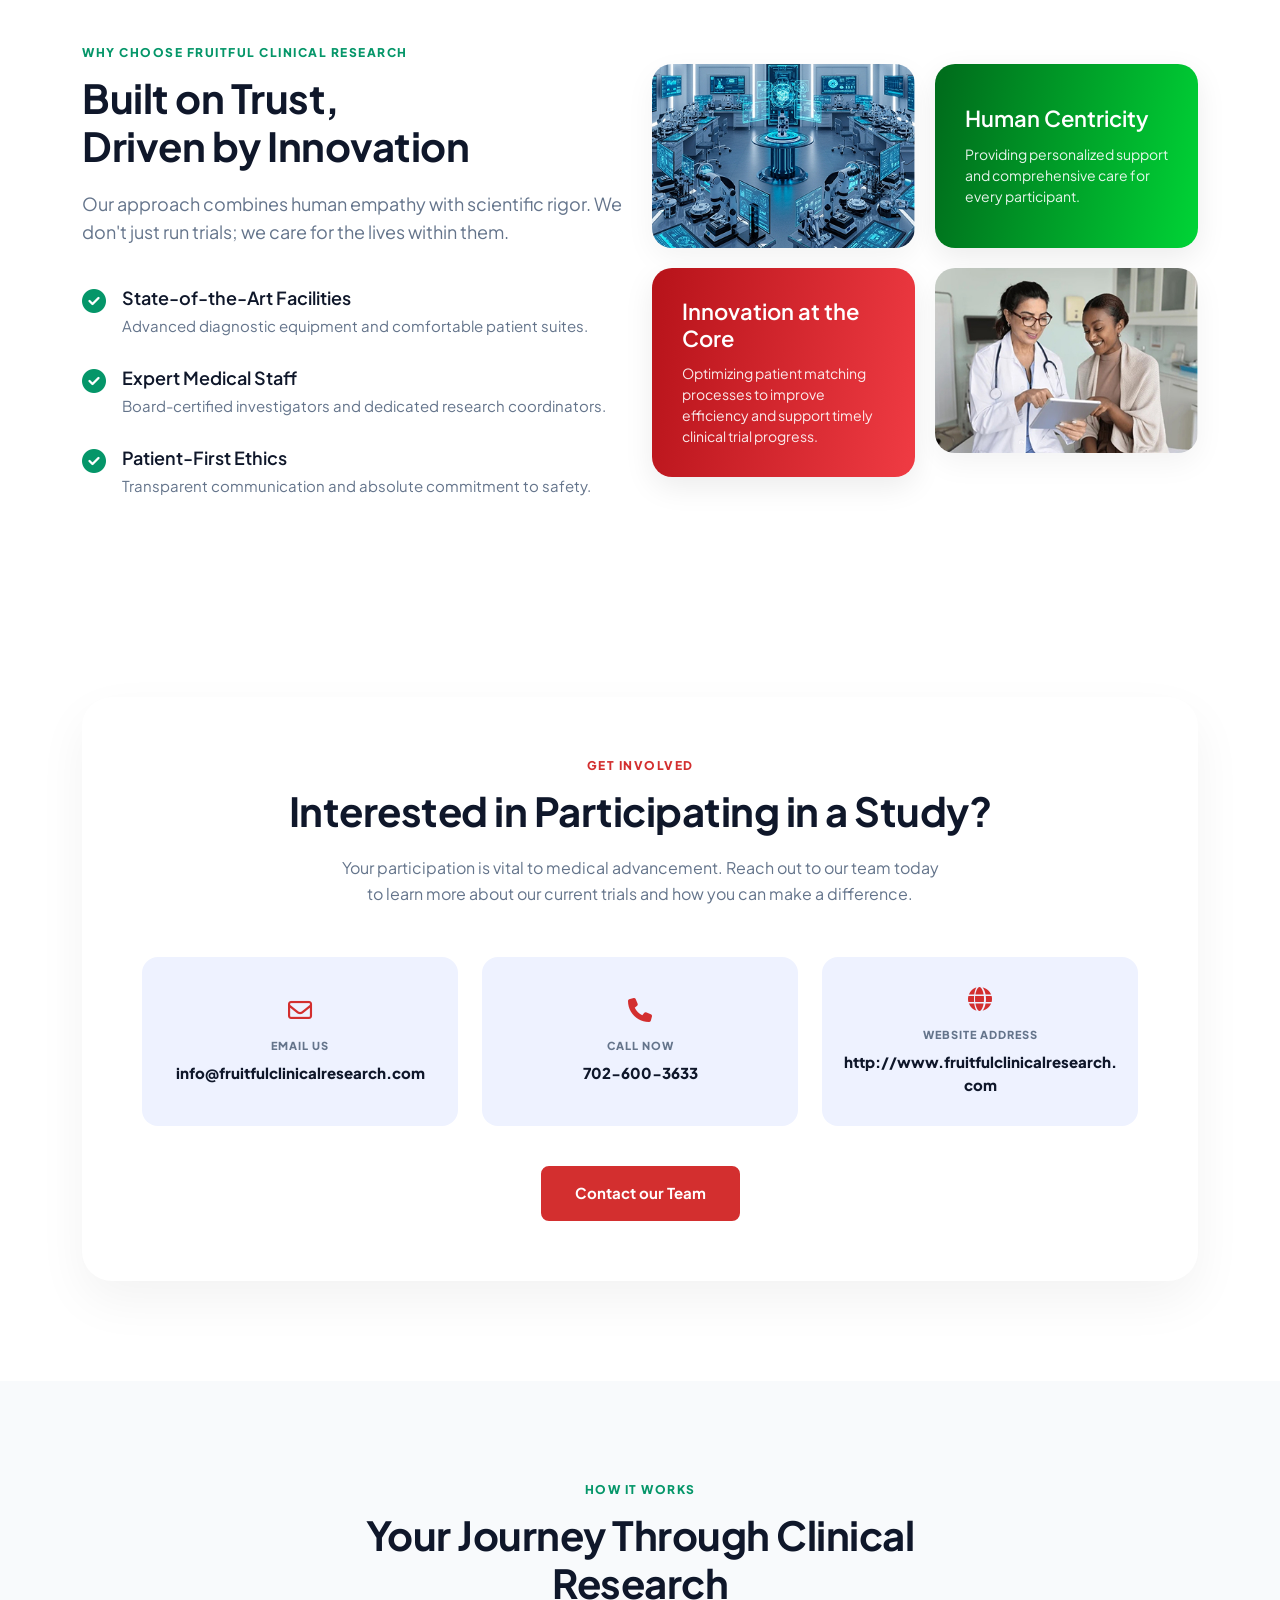
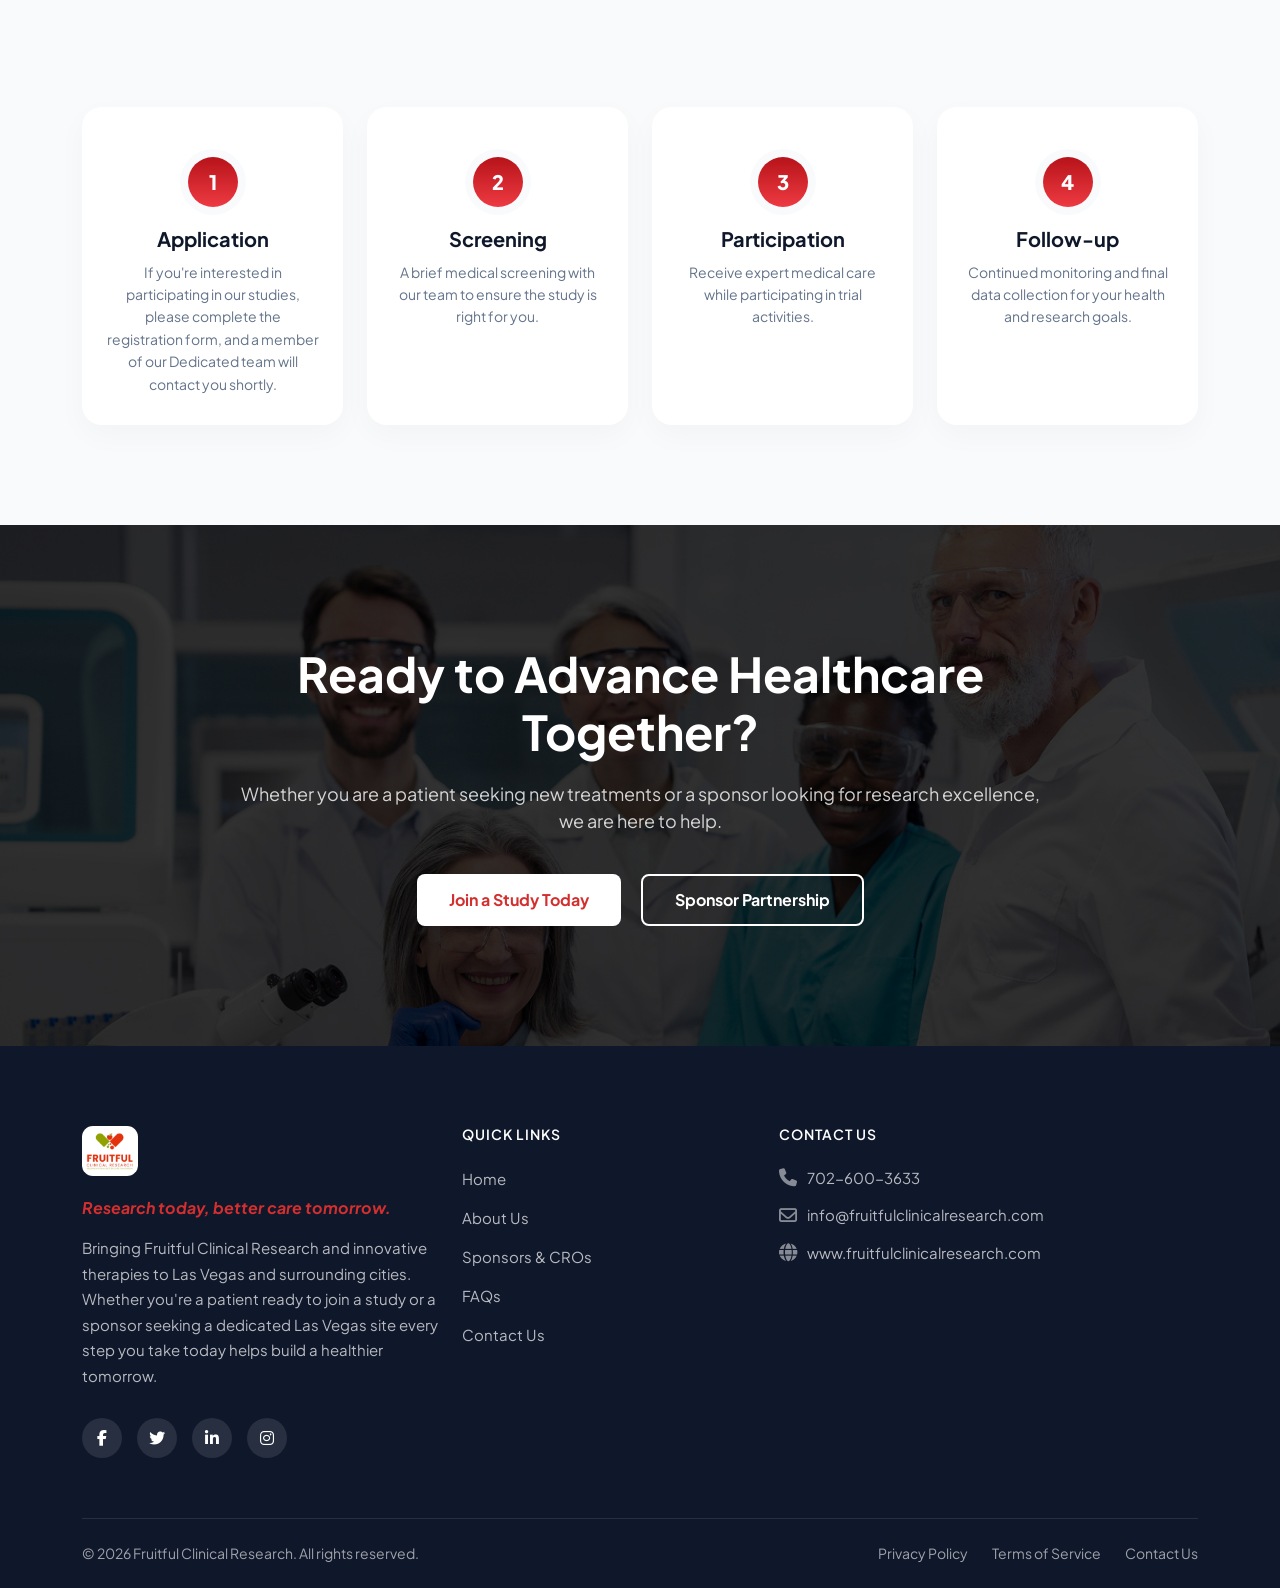
==== commit dd0f2f62: "Latest" ====
--- a/index.html
+++ b/index.html
@@ -51,7 +51,7 @@
                             <h1 class="hero-title">At <span class="highlight-red">Fruitful</span><br> Clinical
                                 Research,<br> We Bring life changing care.</h1>
                             <p class="hero-subtitle">Research today, better care tomorrow.</p>
-                            <p class="hero-description">Like fruit that nourishes and heals, we bring sweet, innovative
+                            <p class="hero-description">Like a fruit that nourishes and heals, we bring sweet, innovative
                                 therapies to our Las Vegas community and surrounding cities at no cost to you.</p>
 
                             <ul class="hero-checkmarks">
@@ -90,7 +90,7 @@
                         <div class="feature-card">
                             <div class="feature-icon icon-red"><i class="fa-solid fa-gear"></i></div>
                             <h4 class="feature-title color-red">LEADING INNOVATIONS</h4>
-                            <p class="feature-text">DDriving advancements through cutting-edge trials and Technology.</p>
+                            <p class="feature-text">Driving advancements through cutting-edge trials and Technology.</p>
                         </div>
                     </div>
                     <div class="col-lg-3 col-md-6" data-aos="fade-up" data-aos-delay="200">
@@ -287,7 +287,7 @@
                     <div class="footer-brand">
                         <img src="assets/imgs/logo.svg" alt="Fruitful Logo">
                         <p class="brand-kicker">Research today, better care tomorrow.</p>
-                        <p class="brand-description">Bringing Fruitful and innovative therapies to Las Vegas and
+                        <p class="brand-description">Bringing Fruitful Clinical Research and innovative therapies to Las Vegas and
                             surrounding cities. Whether you're a patient ready to join a study or a sponsor seeking a
                             dedicated Las Vegas site every step you take today helps build a healthier tomorrow.</p>
 
@@ -301,19 +301,19 @@
                 </div>
                 <div class="col-lg-8">
                     <div class="row">
-                        <div class="col-md-4 col-sm-6">
+                        <div class="col-md-5 col-sm-6">
                             <div class="footer-widget">
                                 <h5>QUICK LINKS</h5>
                                 <ul>
                                     <li><a href="index.html">Home</a></li>
                                     <li><a href="about.html">About Us</a></li>
                                     <li><a href="sponsers.html">Sponsors & CROs</a></li>
-                                    <li><a href="faqs.html">FAQ Page</a></li>
+                                    <li><a href="faqs.html">FAQs</a></li>
                                     <li><a href="contact.html">Contact Us</a></li>
                                 </ul>
                             </div>
                         </div>
-                        <div class="col-md-8 col-sm-12">
+                        <div class="col-md-7 col-sm-12">
                             <div class="footer-widget">
                                 <h5>Contact Us</h5>
                                 <ul class="contact-list">
@@ -324,7 +324,7 @@
                                             info@fruitfulclinicalresearch.com</a></li>
                                     <li><a href="http://www.fruitfulclinicalresearch.com" target="_blank"><i
                                                 class="fa-solid fa-globe"></i>
-                                            http://www.fruitfulclinicalresearch.com</a></li>
+                                           www.fruitfulclinicalresearch.com</a></li>
                                 </ul>
                             </div>
                         </div>
--- a/assets/css/style.css
+++ b/assets/css/style.css
@@ -1452,6 +1452,7 @@
 
 .icon-box-red {
     width: 48px;
+    min-width: 48px;
     height: 48px;
     background-color: #FEE2E2;
     color: var(--c-primary-red);
@@ -1583,17 +1584,16 @@
 .results-header {
     margin-bottom: 60px;
 }
-
-.results-list {
-    display: flex;
-    flex-direction: column;
-    gap: 40px;
-}
-
 .result-item {
     display: flex;
-    gap: 24px;
+    gap: 15px;
     align-items: flex-start;
+    box-shadow: 0px 4px 4px 0px #00000040;
+    border: 1px solid #0000001A;
+    border-radius: 16px;
+    padding: 20px;
+    transition: transform 0.3s ease, box-shadow 0.3s ease;
+    min-height: 185px;
 }
 
 .result-text h4 {
@@ -1602,7 +1602,7 @@
 }
 
 .result-text p {
-    font-size: 15px;
+    font-size: 16px;
     line-height: 1.6;
     margin: 0;
 }
@@ -1687,7 +1687,39 @@
     background-color: var(--c-bg-light);
     padding: 80px 0 120px;
 }
-
+.faqs_sec_title{
+    width: 100%;
+    text-align: center;
+    max-width: 650px;
+    margin: auto;
+    margin-bottom: 80px;
+}
+.faqs_sec_title h6{
+    font-weight: 600;
+    font-size: 14px;
+    line-height: 20px;
+    letter-spacing: 1.4px;
+    text-align: center;
+    text-transform: uppercase;
+    color: #006E1C;
+}
+.faqs_sec_title h1{
+    font-weight: 700;
+    font-size: 36px;
+    line-height: 40px;
+    letter-spacing: -0.9px;
+    text-align: center;
+    color: #131B2E;
+    font-family: var(--f-family);
+}
+.faqs_sec_title p{
+    font-weight: 400;
+    font-size: 18px;
+    line-height: 26px;
+    letter-spacing: 0px;
+    text-align: center;
+    color: #5B403D;
+}
 .layout-gap {
     gap: 0;
 }
@@ -1986,6 +2018,9 @@
     text-decoration: none;
     word-break: break-all;
 }
+.mini-card-text .color-red{
+    color: var(--c-primary-red);
+}
 
 /* --- 5. Office Hours Card --- */
 .office-hours-card {
@@ -1997,6 +2032,7 @@
 
 .office-hours-card .section-kicker {
     margin-bottom: 24px;
+    color: var(--c-primary-red);
 }
 
 .hours-list {
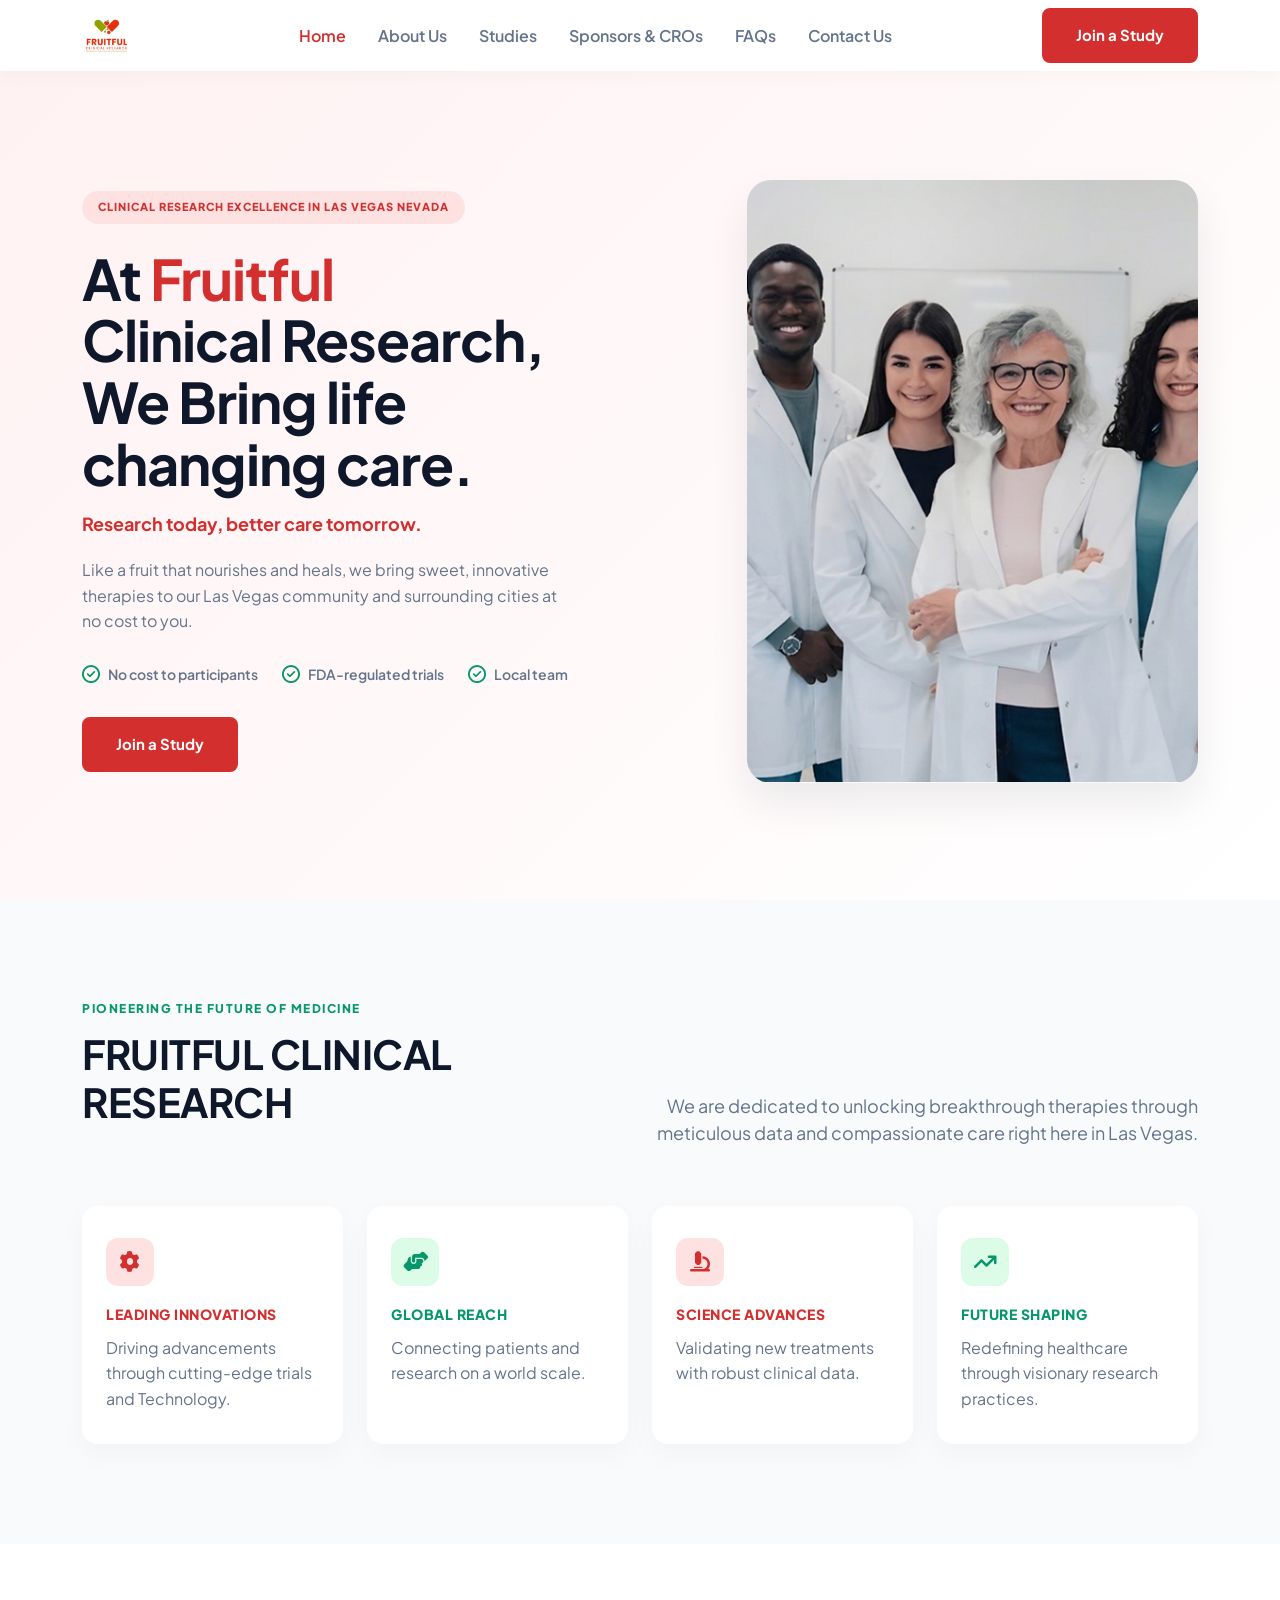
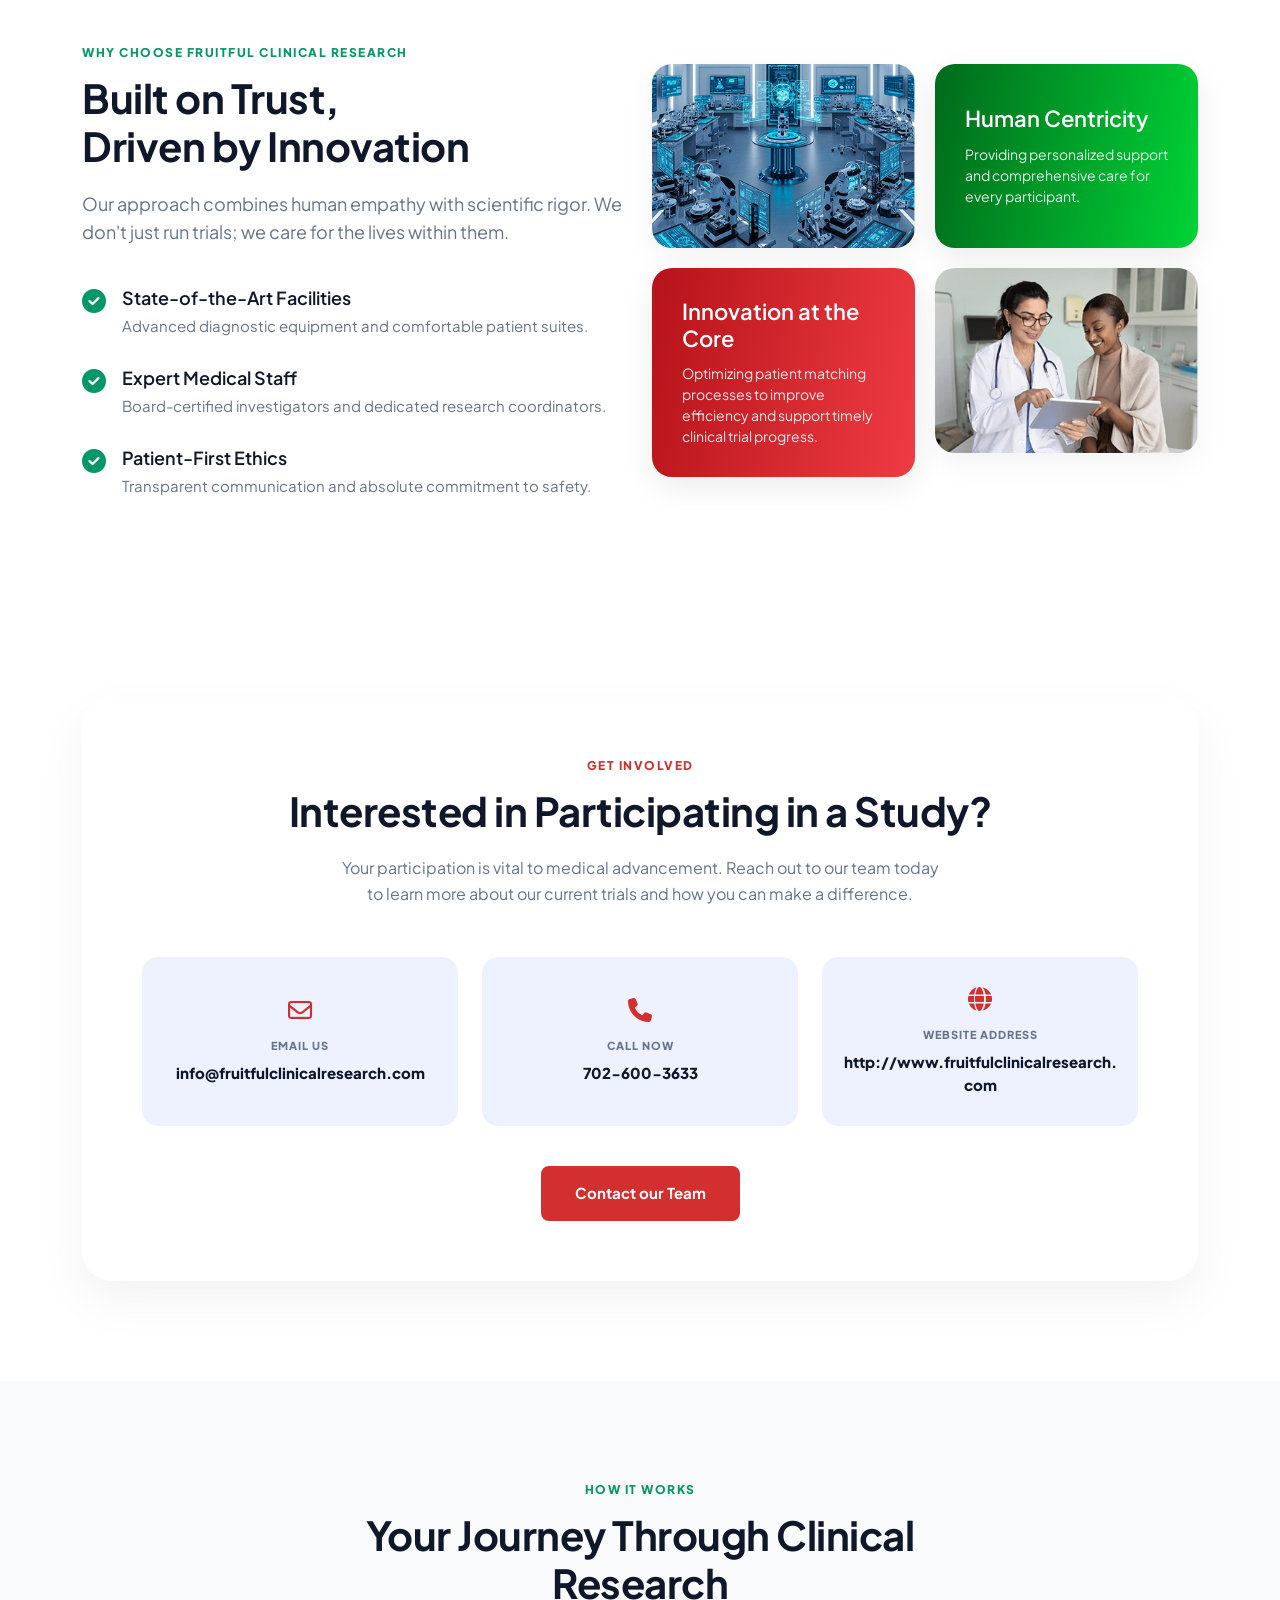
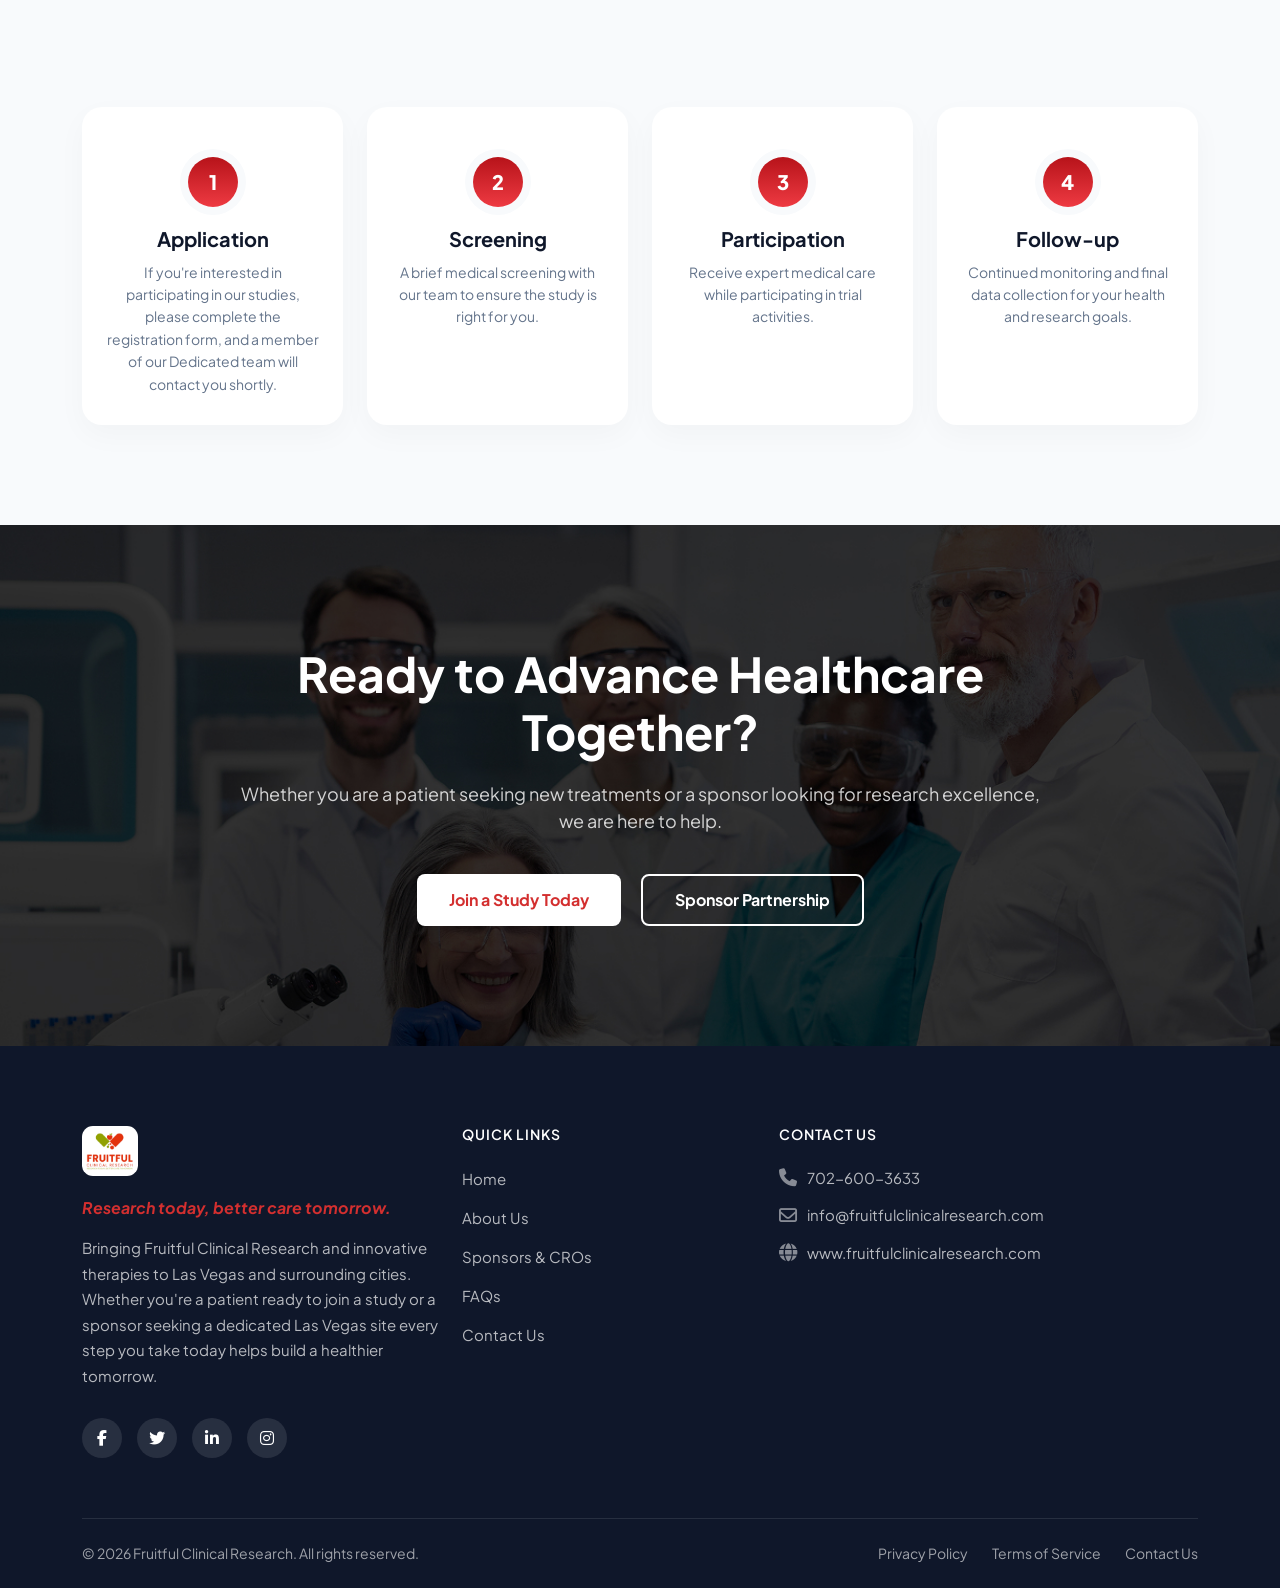
==== commit 3bf4daa2: "Lattest" ====
--- a/index.html
+++ b/index.html
@@ -9,7 +9,7 @@
     <link href="https://cdn.jsdelivr.net/npm/bootstrap@5.2.3/dist/css/bootstrap.min.css" rel="stylesheet">
     <link rel="stylesheet" href="https://cdnjs.cloudflare.com/ajax/libs/font-awesome/6.5.1/css/all.min.css" />
     <link rel="stylesheet" href="https://cdn.jsdelivr.net/npm/bootstrap-icons@1.13.1/font/bootstrap-icons.min.css">
-    <link href="https://unpkg.com/aos@2.3.1/dist/aos.css" rel="stylesheet">
+    <!-- <link href="https://unpkg.com/aos@2.3.1/dist/aos.css" rel="stylesheet"> -->
     <link rel="stylesheet" href="assets/css/style.css">
 </head>
 
@@ -345,10 +345,10 @@
     <button id="backToTop" aria-label="Back to top"> <i class="bi bi-arrow-up"></i> </button>
 
     <script src="https://cdn.jsdelivr.net/npm/bootstrap@5.2.3/dist/js/bootstrap.bundle.min.js"></script>
-    <script src="https://unpkg.com/aos@2.3.1/dist/aos.js"></script>
+    <!-- <script src="https://unpkg.com/aos@2.3.1/dist/aos.js"></script> -->
     <script src="assets/js/script.js"></script>
 
-    <script>
+    <!-- <script>
         const isMobile = window.innerWidth < 768;
 
         AOS.init({
@@ -362,7 +362,7 @@
                     el.setAttribute('data-aos', 'fade-up');
                 });
         }
-    </script>
+    </script> -->
 </body>
 
 </html>
--- a/assets/css/style.css
+++ b/assets/css/style.css
@@ -823,7 +823,9 @@
 .about-story .story-content {
     padding-left: 40px;
 }
-
+.about-story .story-content p{
+    font-size: 18px;
+}
 .about-story .highlight-text-red {
     color: var(--c-primary-red);
     font-weight: 700;
@@ -841,7 +843,9 @@
     max-width: 800px;
     margin-bottom: 50px;
 }
-
+.about-foundation .foundation-header p{
+    font-size: 18px;
+}
 .foundation-card {
     border-radius: 24px;
     padding: 50px 40px;
@@ -894,7 +898,7 @@
 }
 
 .foundation-card .card-text {
-    font-size: 16px;
+    font-size: 18px;
     line-height: 1.7;
     opacity: 0.9;
     margin-bottom: 30px;
@@ -945,7 +949,9 @@
     max-width: 800px;
     margin: 0 auto 60px auto;
 }
-
+.about-values .values-header p{
+    font-size: 18px
+}
 .about-values .values-grid {
     margin-bottom: 60px;
 }
@@ -1008,13 +1014,13 @@
 
 .info-cards-grid .dark-info-card h5 {
     color: #fff;
-    font-size: 16px;
+    font-size: 18px;
     margin-bottom: 12px;
 }
 
 .info-cards-grid .dark-info-card p {
     color: rgba(255, 255, 255, 0.7);
-    font-size: 15px;
+    font-size: 18px;
     margin: 0;
 }
 
@@ -1057,7 +1063,7 @@
 }
 
 .studies-hero-v2 .hero-description {
-    font-size: 17px;
+    font-size: 18px;
     line-height: 1.6;
     color: var(--c-text-muted);
     margin-bottom: 30px;
@@ -1163,7 +1169,7 @@
 }
 
 .step-card p {
-    font-size: 14px;
+    font-size: 16px;
     line-height: 1.6;
     margin: 0;
     color: var(--c-text-muted);
@@ -1231,7 +1237,7 @@
 
 .safety-label {
     display: block;
-    font-size: 12px;
+    font-size: 15px;
     font-weight: 600;
     color: var(--c-text-muted);
     margin-bottom: 8px;
@@ -1243,7 +1249,7 @@
 }
 
 .safety-card p {
-    font-size: 14px;
+    font-size: 16px;
     line-height: 1.6;
     margin: 0;
 }
@@ -1322,7 +1328,7 @@
 
 .team-overlay p {
     color: rgba(255, 255, 255, 0.8);
-    font-size: 15px;
+    font-size: 18px;
     line-height: 1.6;
     margin: 0;
 }
@@ -1388,7 +1394,7 @@
 
 .feature-list-item ul li {
     position: relative;
-    font-size: 12px;
+    font-size: 16px;
     color: var(--c-text-muted);
     line-height: 1.6;
     margin-bottom: 6px;
@@ -1420,7 +1426,7 @@
 }
 
 .sponsors-capabilities .header-description {
-    font-size: 16px;
+    font-size: 18px;
     line-height: 1.7;
     margin: 0;
 }
@@ -1471,7 +1477,7 @@
 }
 
 .capability-card p {
-    font-size: 14px;
+    font-size: 16px;
     line-height: 1.6;
     margin: 0;
 }
@@ -1532,7 +1538,7 @@
 }
 
 .diff-text p {
-    font-size: 16px;
+    font-size: 18px;
     line-height: 1.6;
     margin: 0;
 }
@@ -1547,7 +1553,7 @@
 }
 
 .dark-info-card .card-kicker {
-    font-size: 10px;
+    font-size: 12px;
     font-weight: 800;
     letter-spacing: 1px;
     text-transform: uppercase;
@@ -1736,7 +1742,7 @@
     background-color: transparent !important;
     color: var(--c-text-muted) !important;
     font-weight: 700;
-    font-size: 16px;
+    font-size: 18px;
     padding: 16px 24px;
     border-radius: 12px !important;
     text-align: left;
@@ -1804,7 +1810,7 @@
     width: 100%;
     background-color: #fff;
     color: var(--c-dark-blue);
-    font-size: 16px;
+    font-size: 18px;
     font-weight: 700;
     text-align: left;
     padding: 24px;
@@ -1840,9 +1846,10 @@
 /* Accordion Body */
 .custom-accordion-body {
     padding: 0 24px 24px 24px;
-    font-size: 15px;
+    font-size: 18px;
     line-height: 1.7;
     color: var(--c-text-muted);
+    font-weight: 500;
 }
 
 /* ==========================================
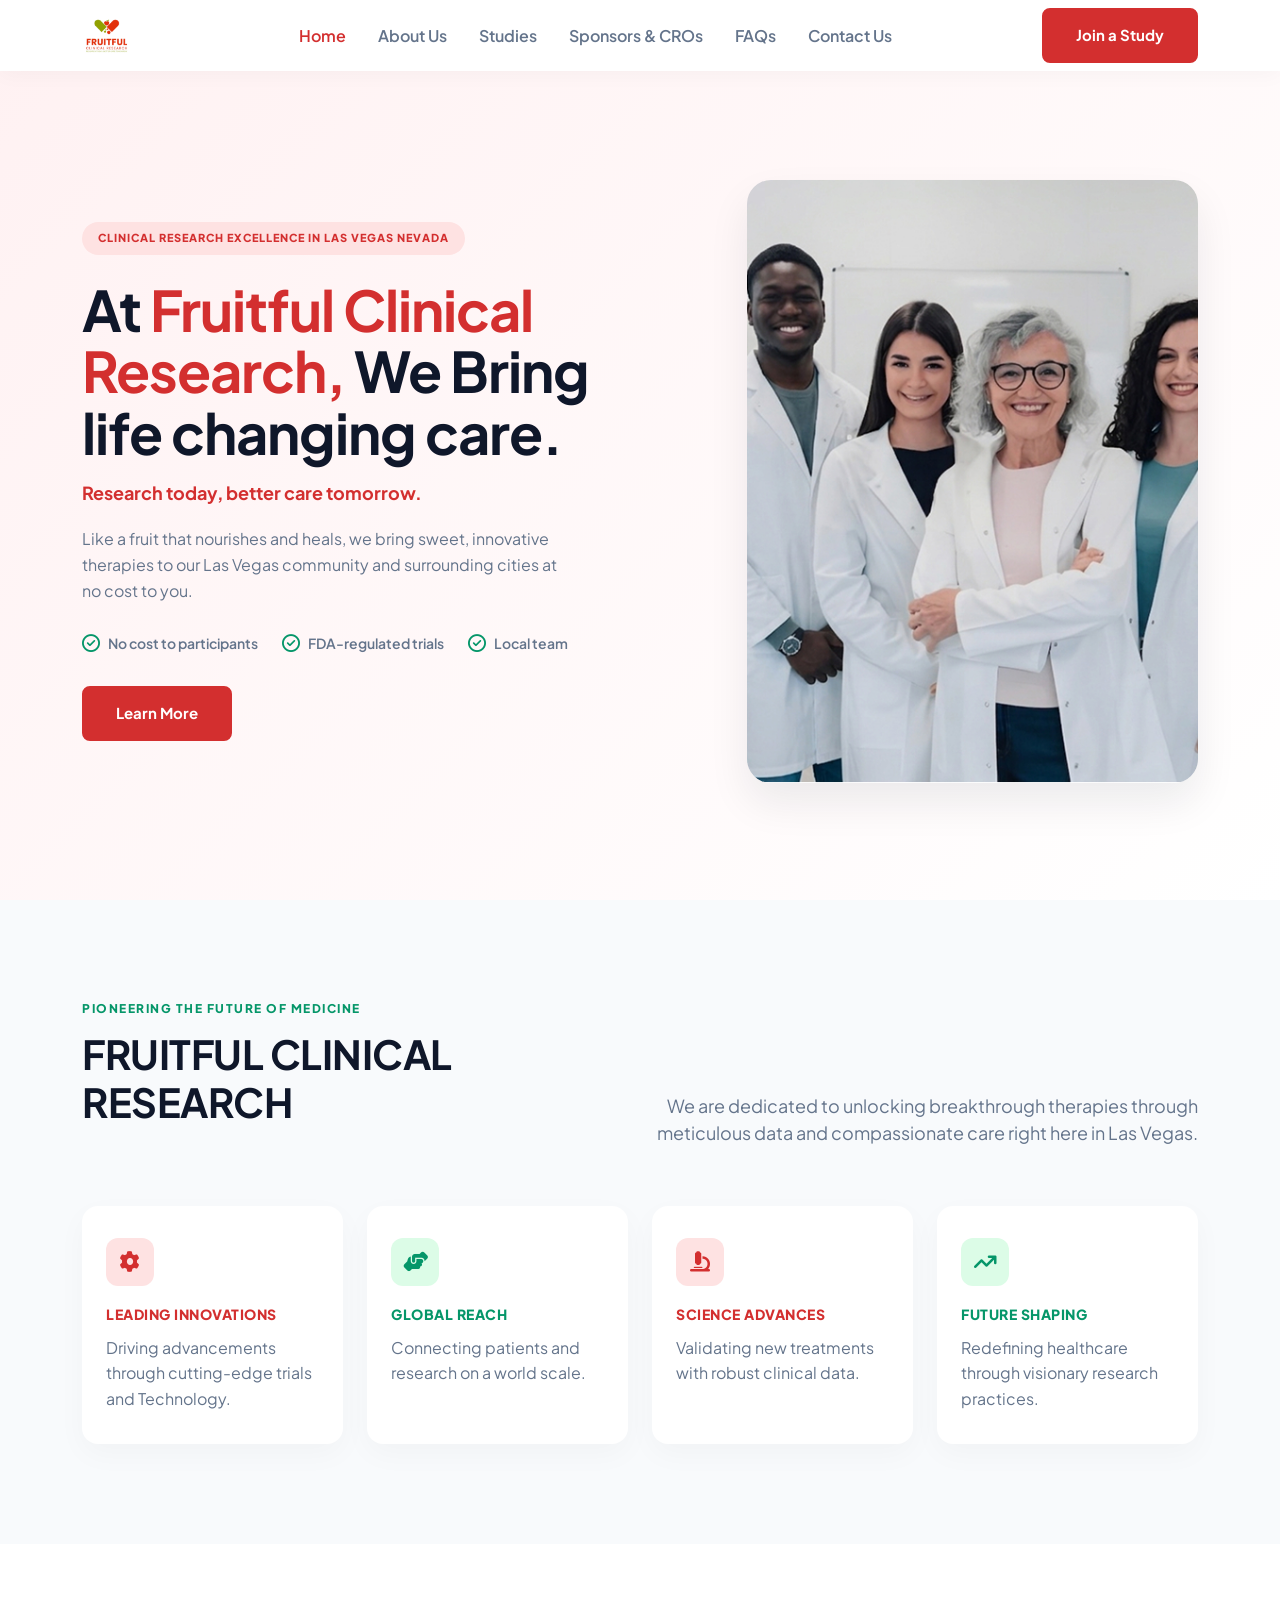
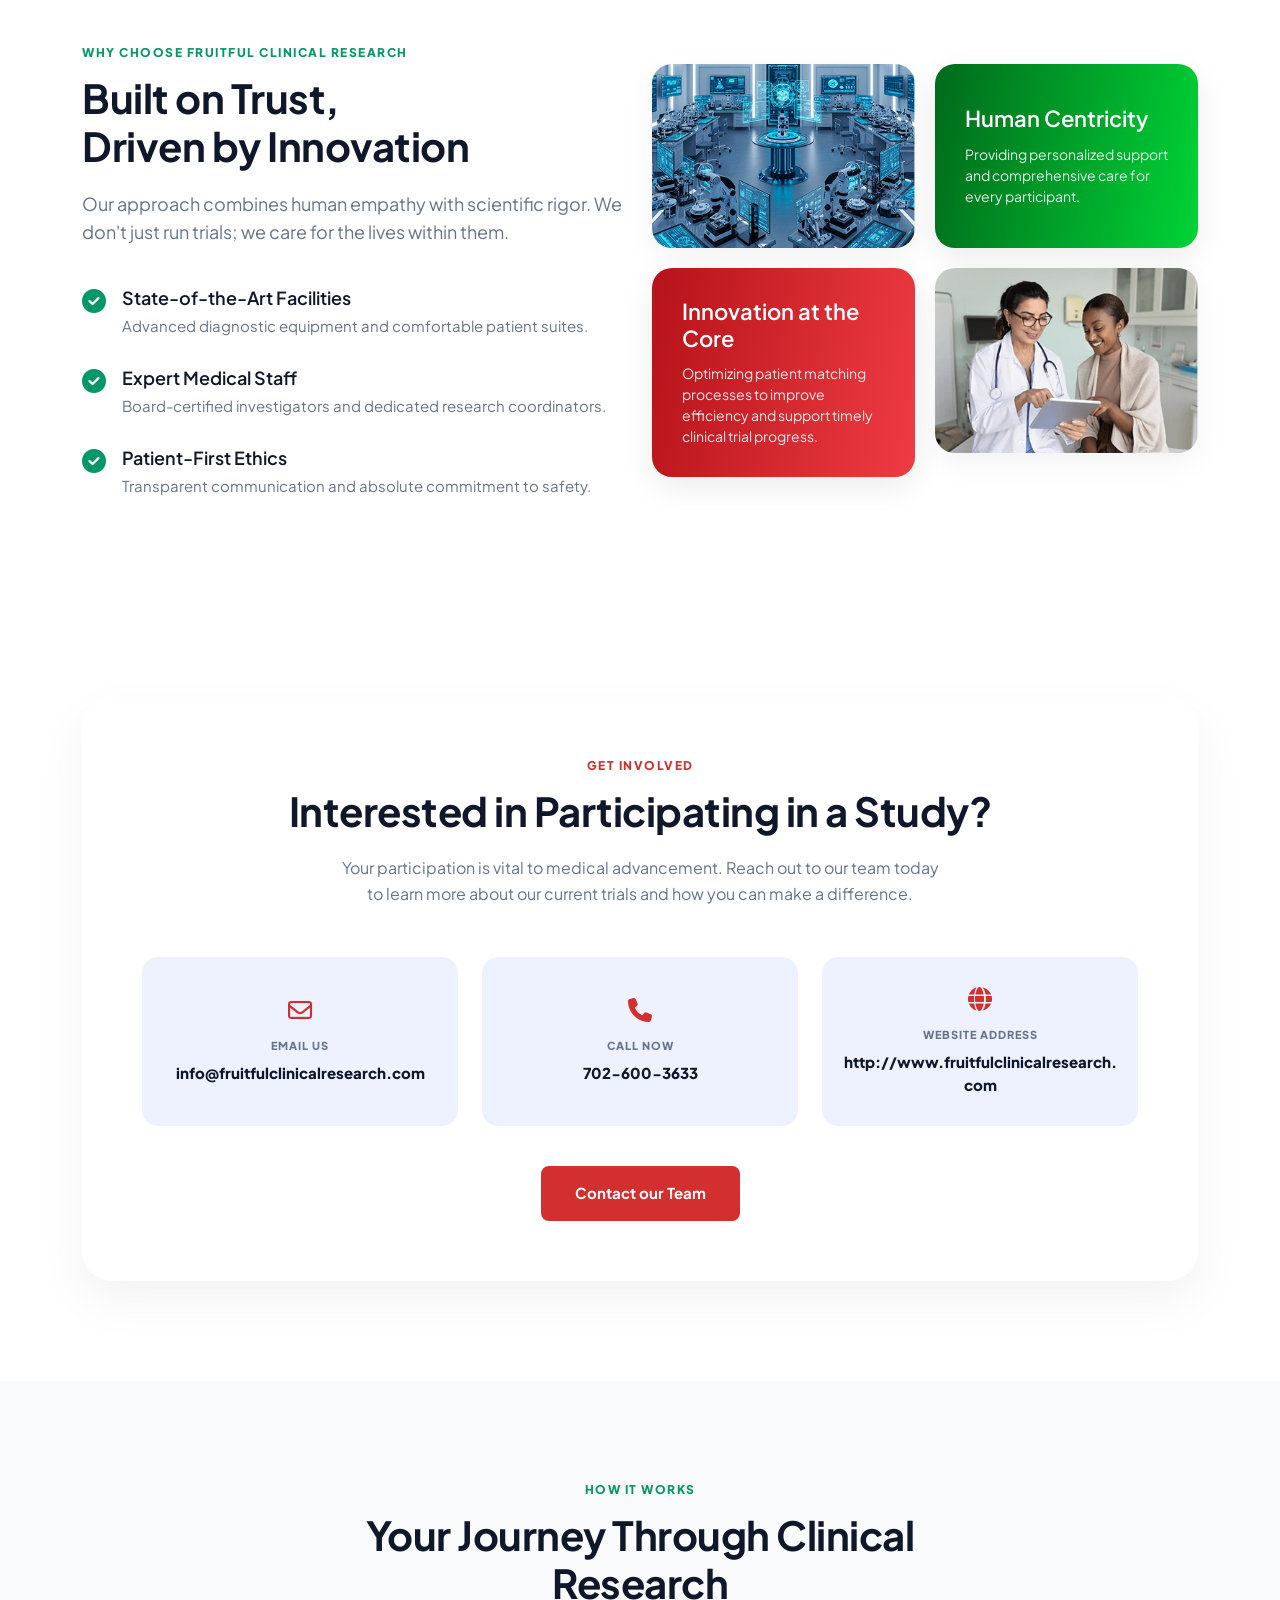
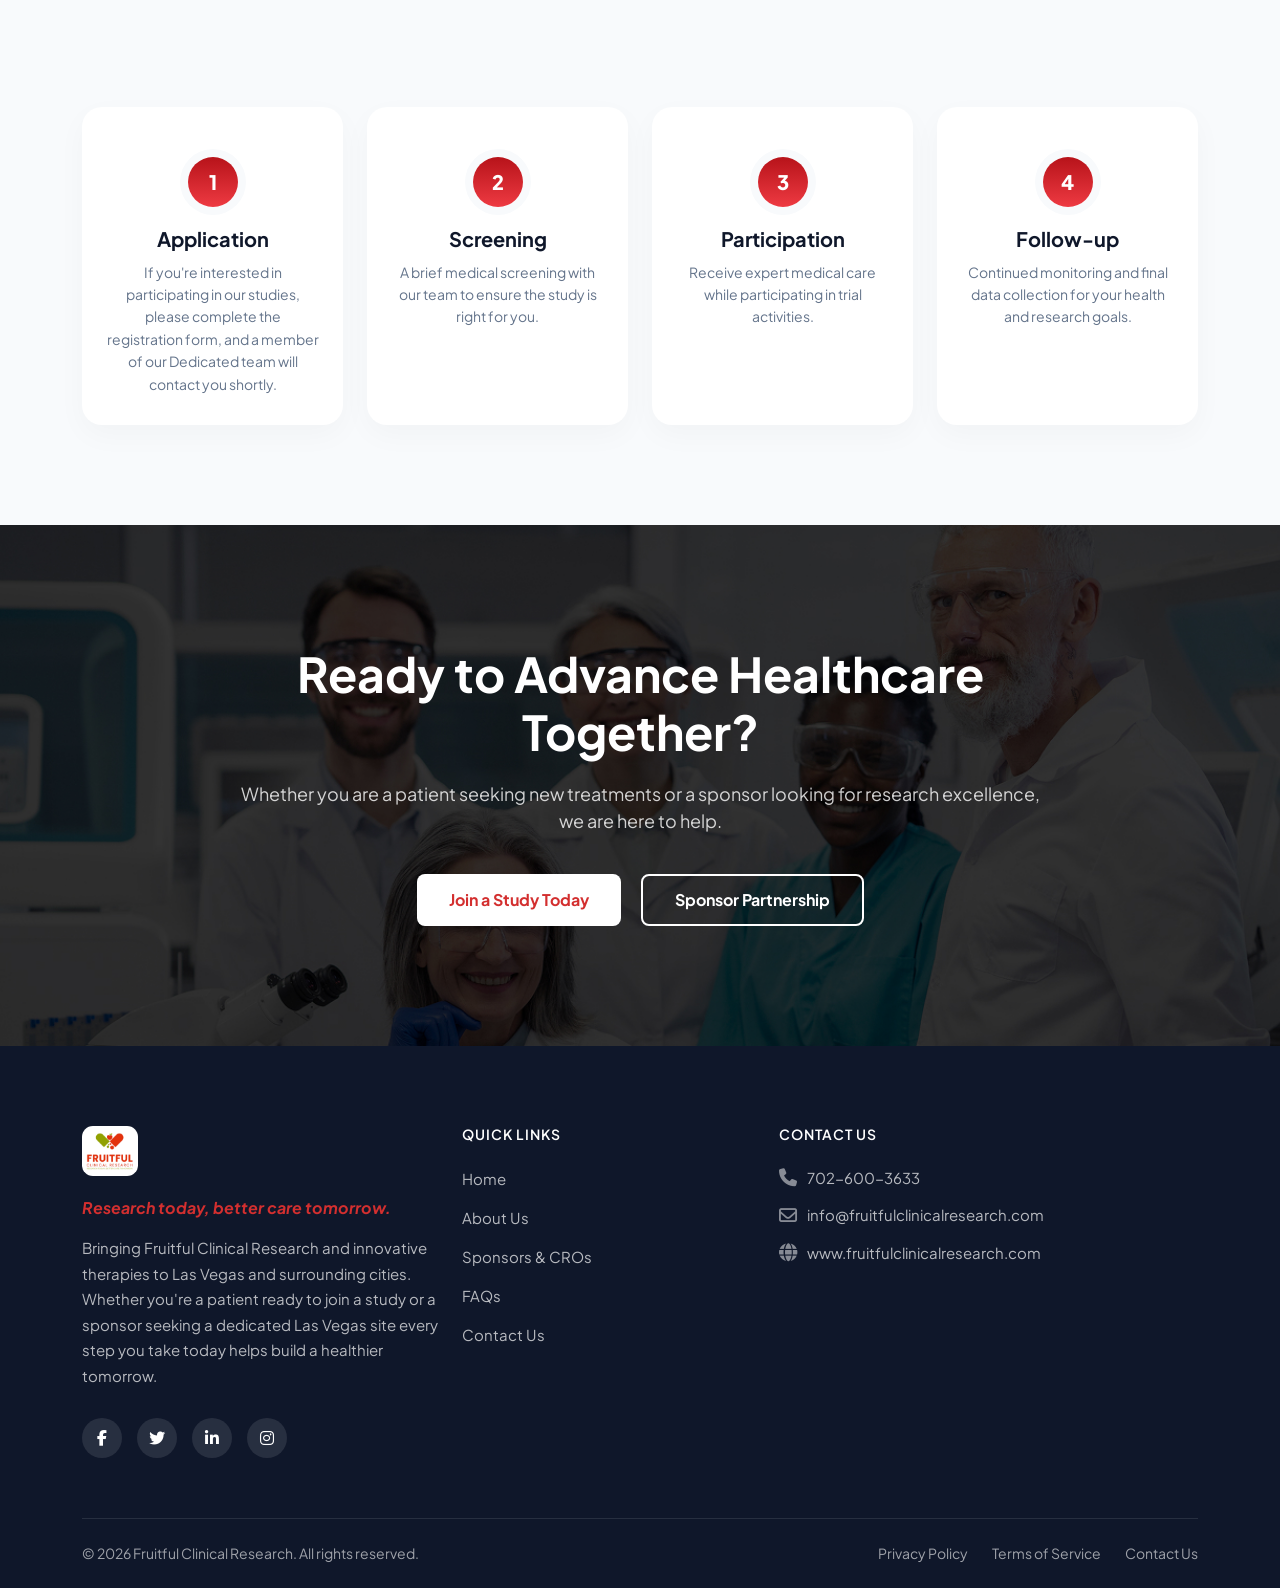
==== commit 4fcec4ae: "Latest" ====
--- a/index.html
+++ b/index.html
@@ -4,8 +4,8 @@
 <head>
     <meta charset="UTF-8">
     <meta name="viewport" content="width=device-width, initial-scale=1.0">
-    <title>FRUITFUL - HOME</title>
-    <link rel="shortcut icon" href="assets/img/favicon.png" type="image/x-icon">
+    <title>Fruitful Clinical Research - HOME</title>
+    <link rel="shortcut icon" href="assets/imgs/favicon.png" type="image/x-icon">
     <link href="https://cdn.jsdelivr.net/npm/bootstrap@5.2.3/dist/css/bootstrap.min.css" rel="stylesheet">
     <link rel="stylesheet" href="https://cdnjs.cloudflare.com/ajax/libs/font-awesome/6.5.1/css/all.min.css" />
     <link rel="stylesheet" href="https://cdn.jsdelivr.net/npm/bootstrap-icons@1.13.1/font/bootstrap-icons.min.css">
@@ -48,8 +48,7 @@
                     <div class="col-lg-6 col-md-7 col-sm-12" data-aos="fade-right">
                         <div class="hero-content">
                             <span class="badge-pill">CLINICAL RESEARCH EXCELLENCE IN LAS VEGAS NEVADA</span>
-                            <h1 class="hero-title">At <span class="highlight-red">Fruitful</span><br> Clinical
-                                Research,<br> We Bring life changing care.</h1>
+                            <h1 class="hero-title">At <span class="highlight-red">Fruitful Clinical Research,</span> We Bring life changing care.</h1>
                             <p class="hero-subtitle">Research today, better care tomorrow.</p>
                             <p class="hero-description">Like a fruit that nourishes and heals, we bring sweet, innovative
                                 therapies to our Las Vegas community and surrounding cities at no cost to you.</p>
@@ -60,7 +59,7 @@
                                 <li><i class="fa-regular fa-circle-check check-icon"></i> Local team</li>
                             </ul>
 
-                            <a href="studies.html" class="btn-primary">Join a Study</a>
+                            <a href="studies.html" class="btn-primary">Learn More</a>
                         </div>
                     </div>
                     <div class="col-lg-5 col-md-7 col-sm-12" data-aos="fade-left">
